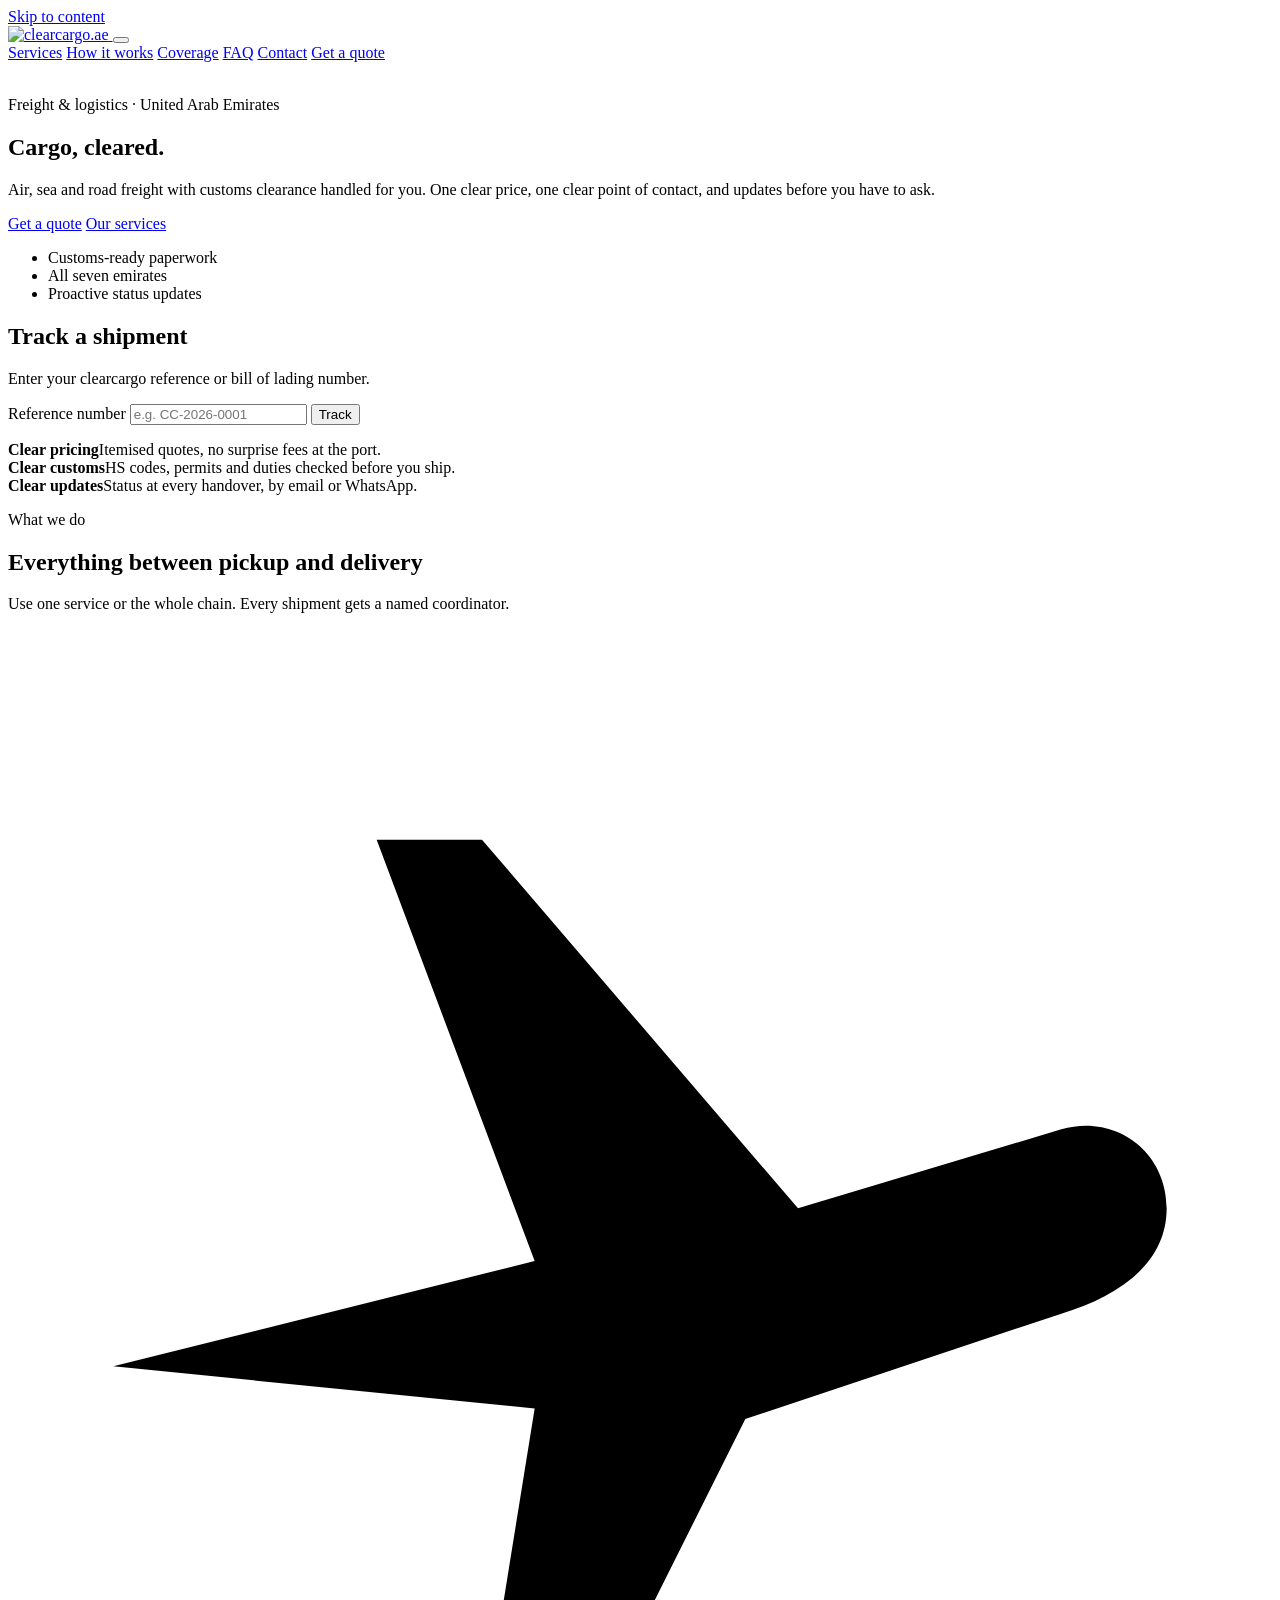
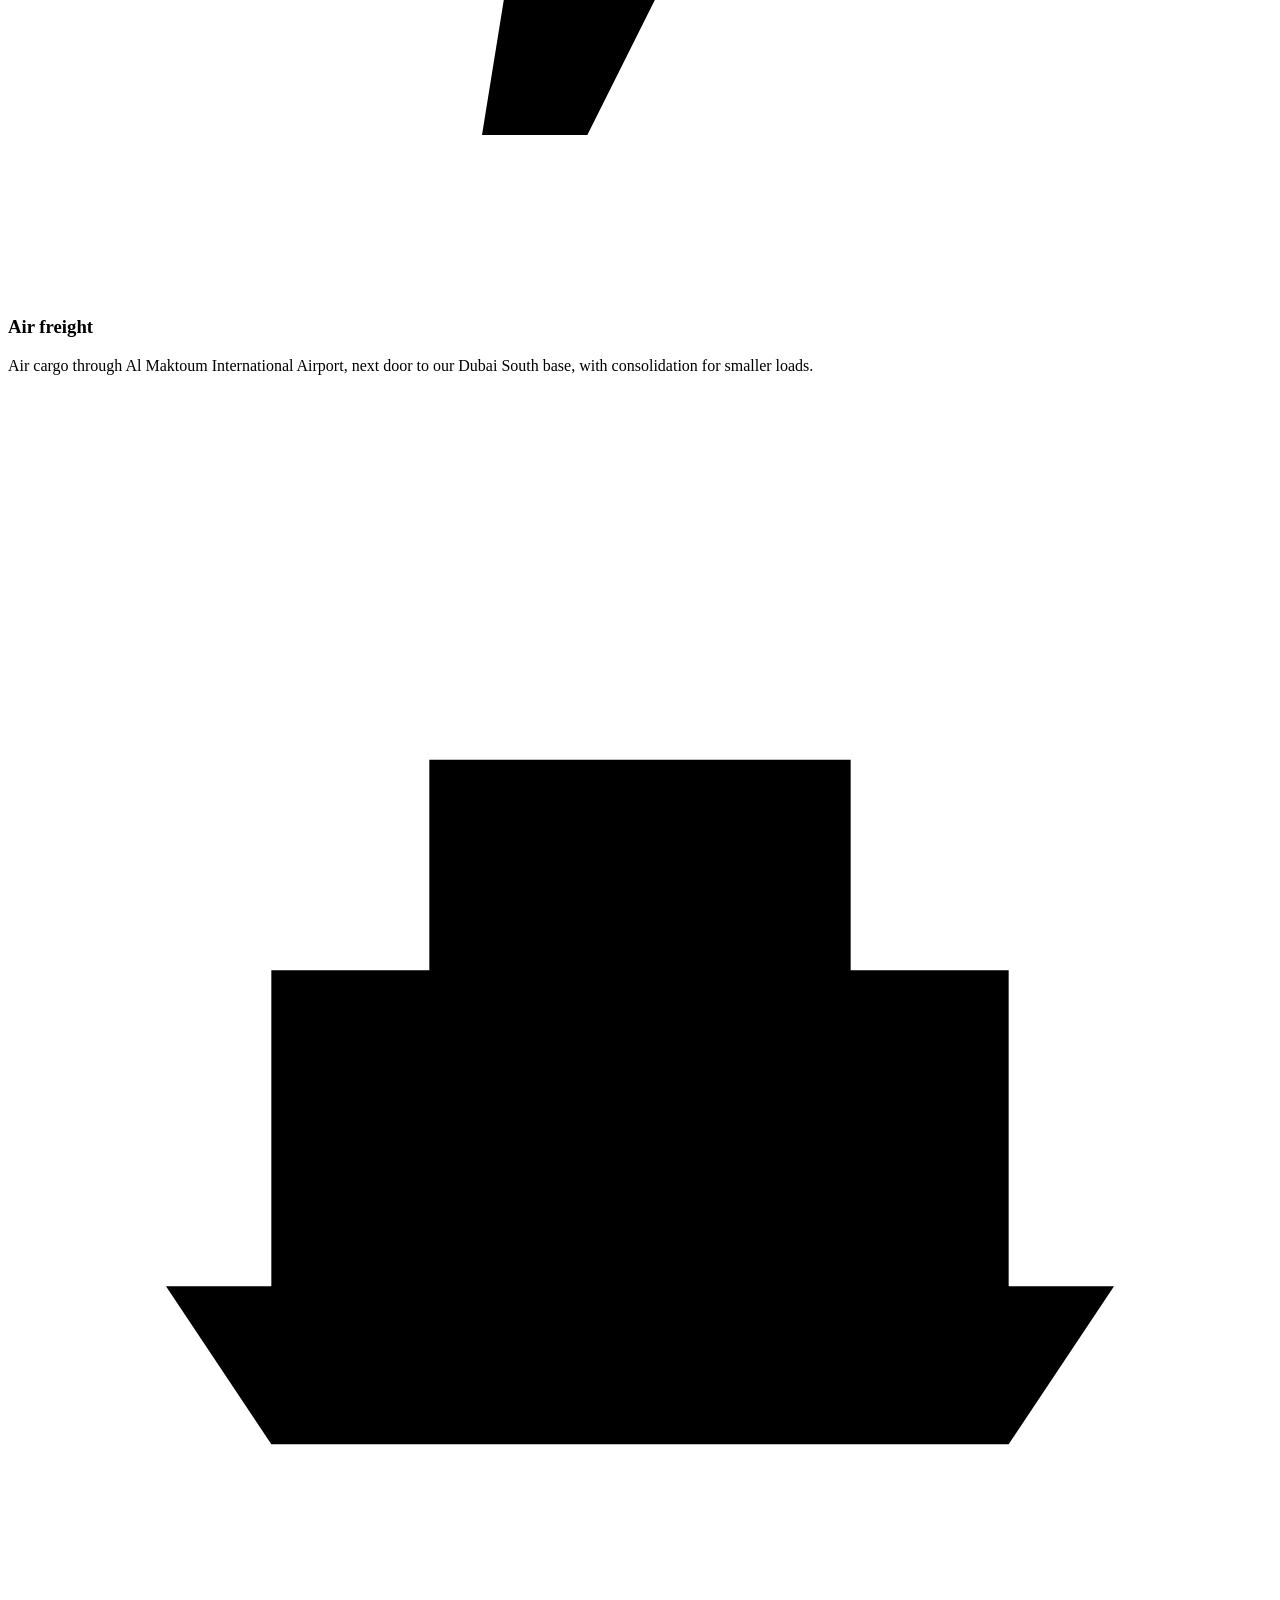
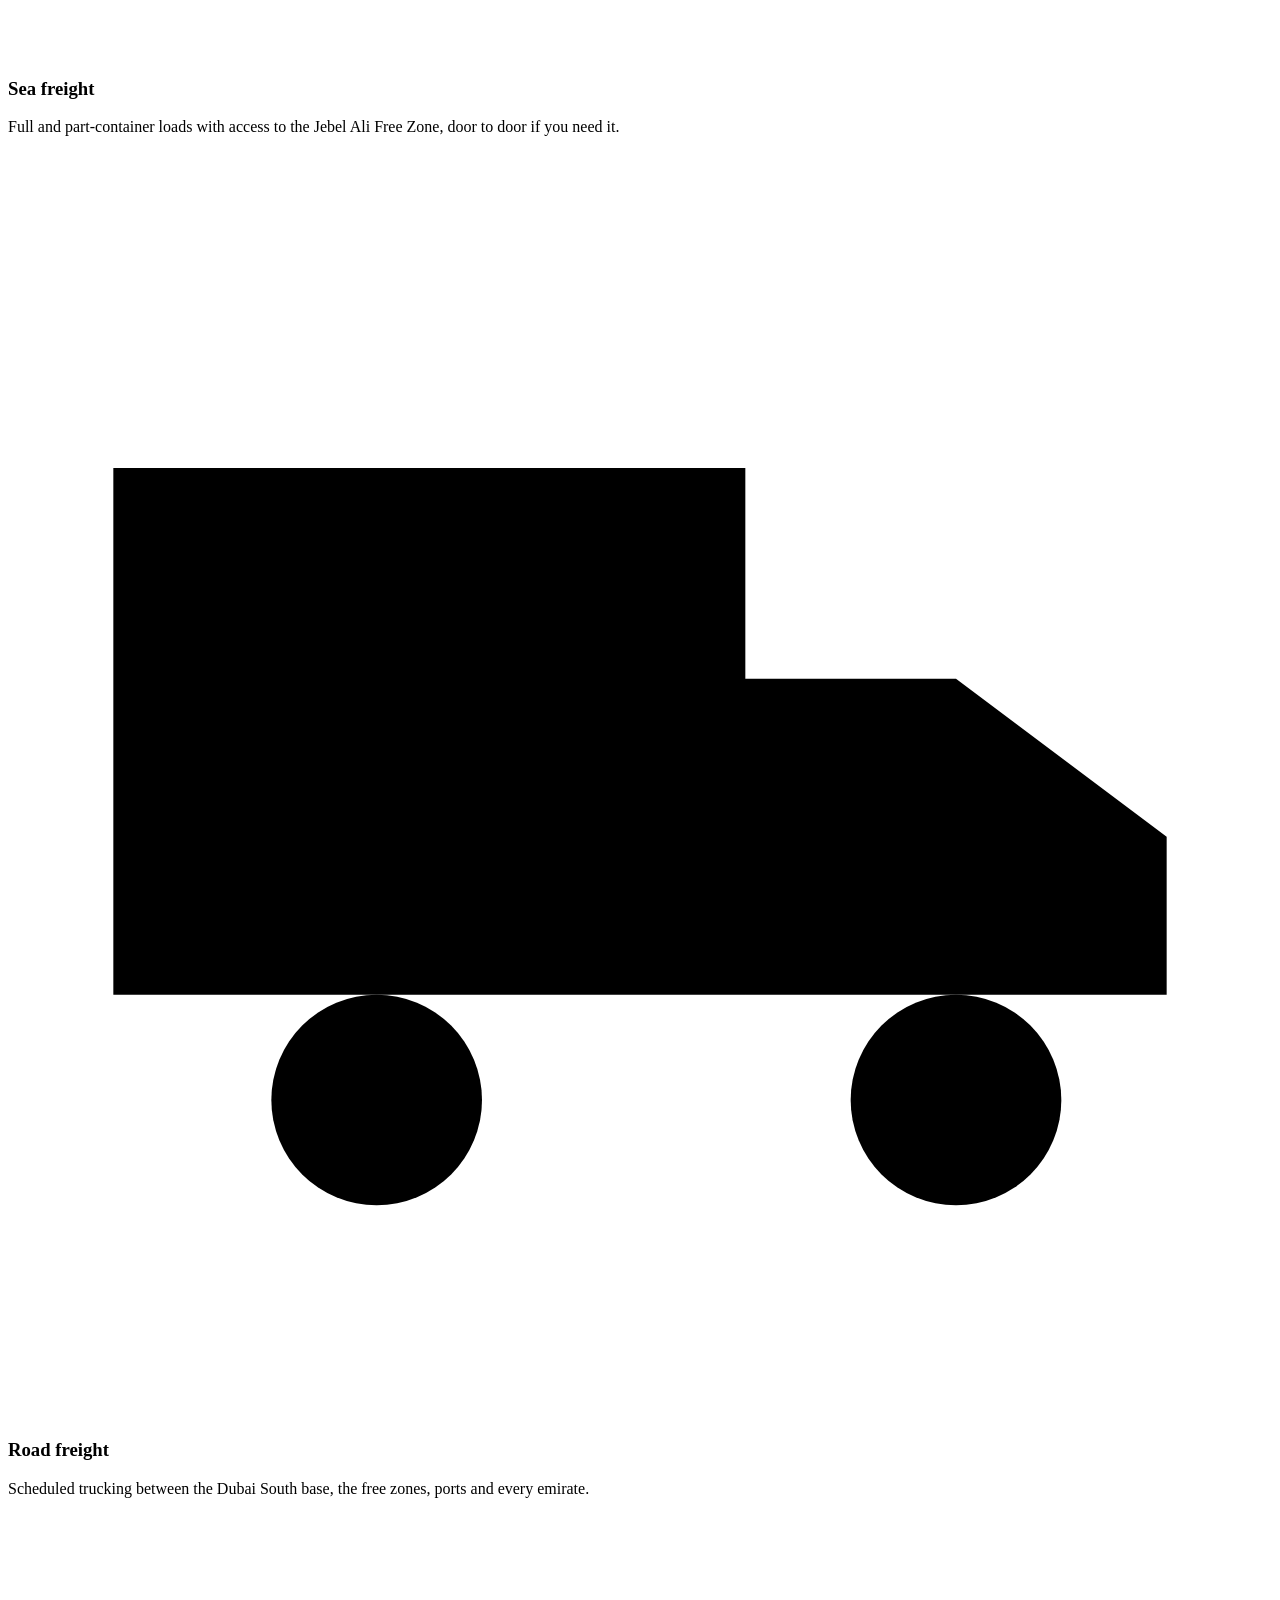
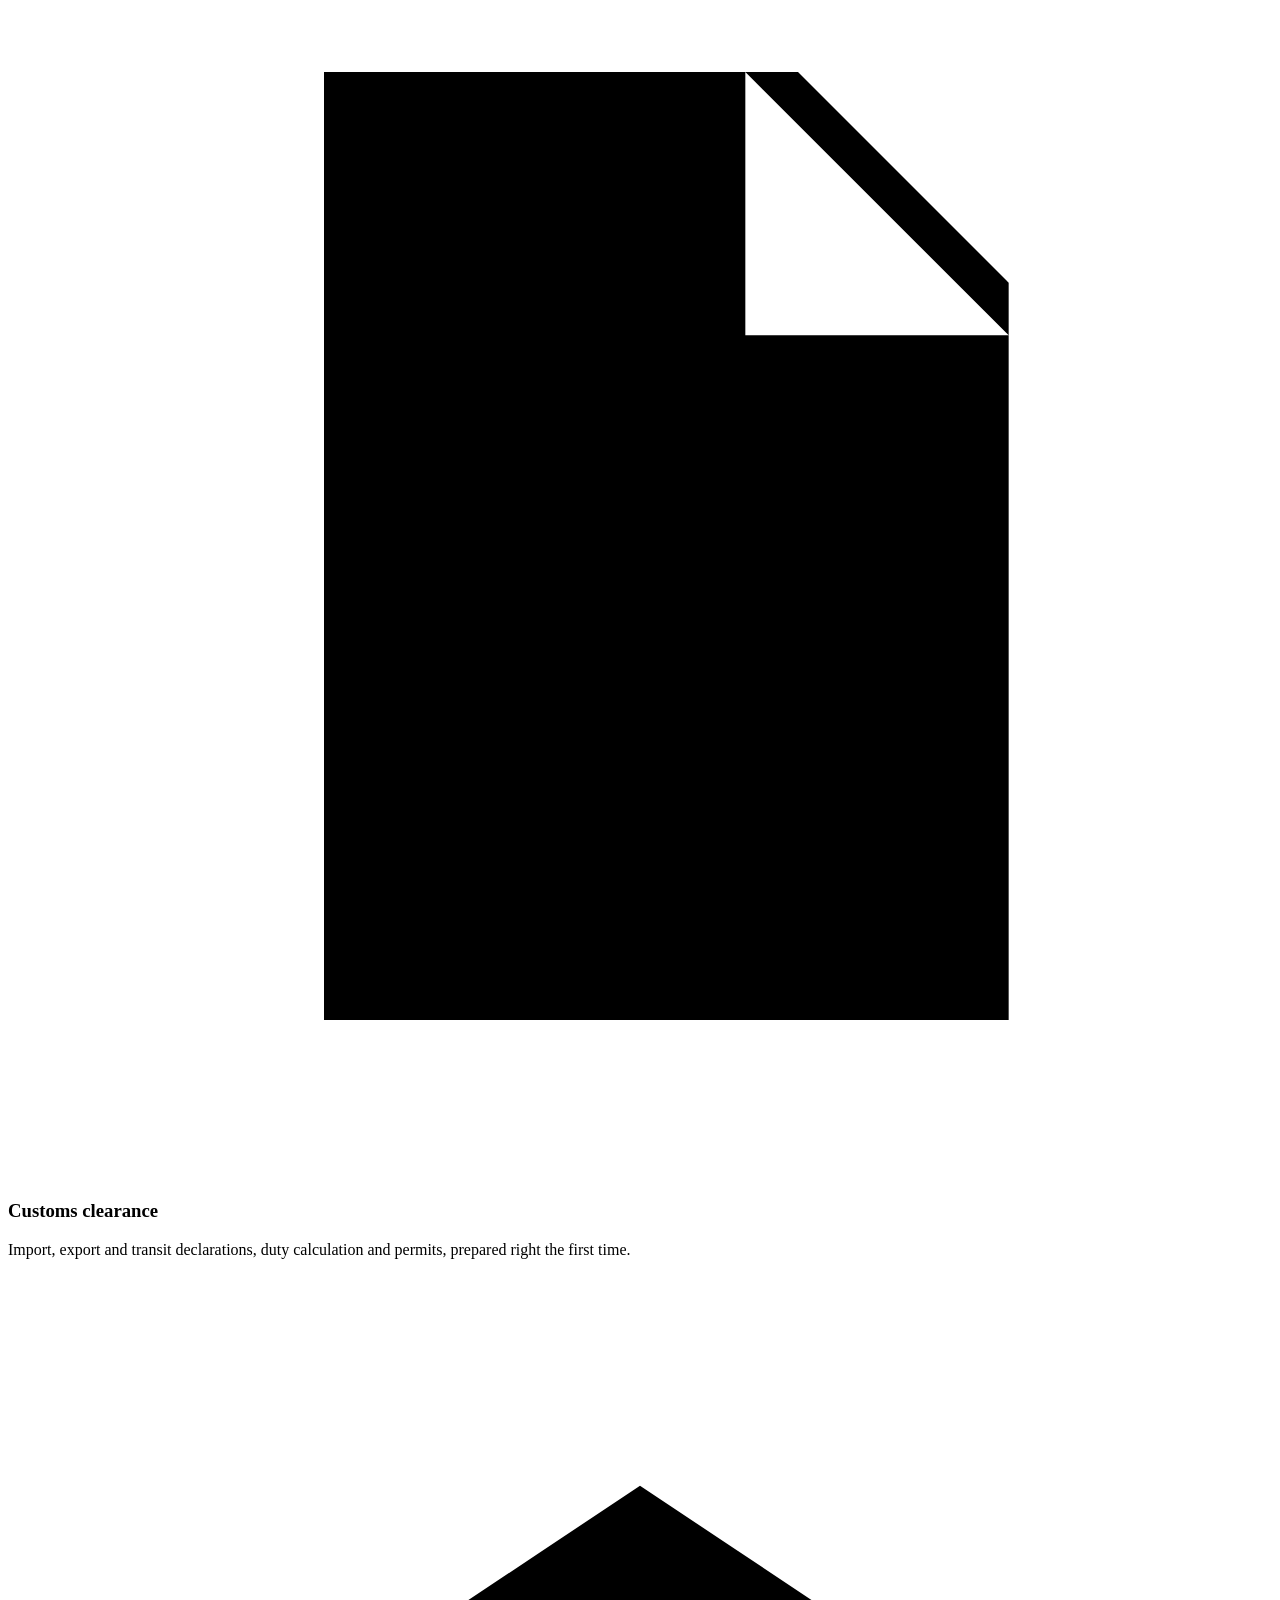
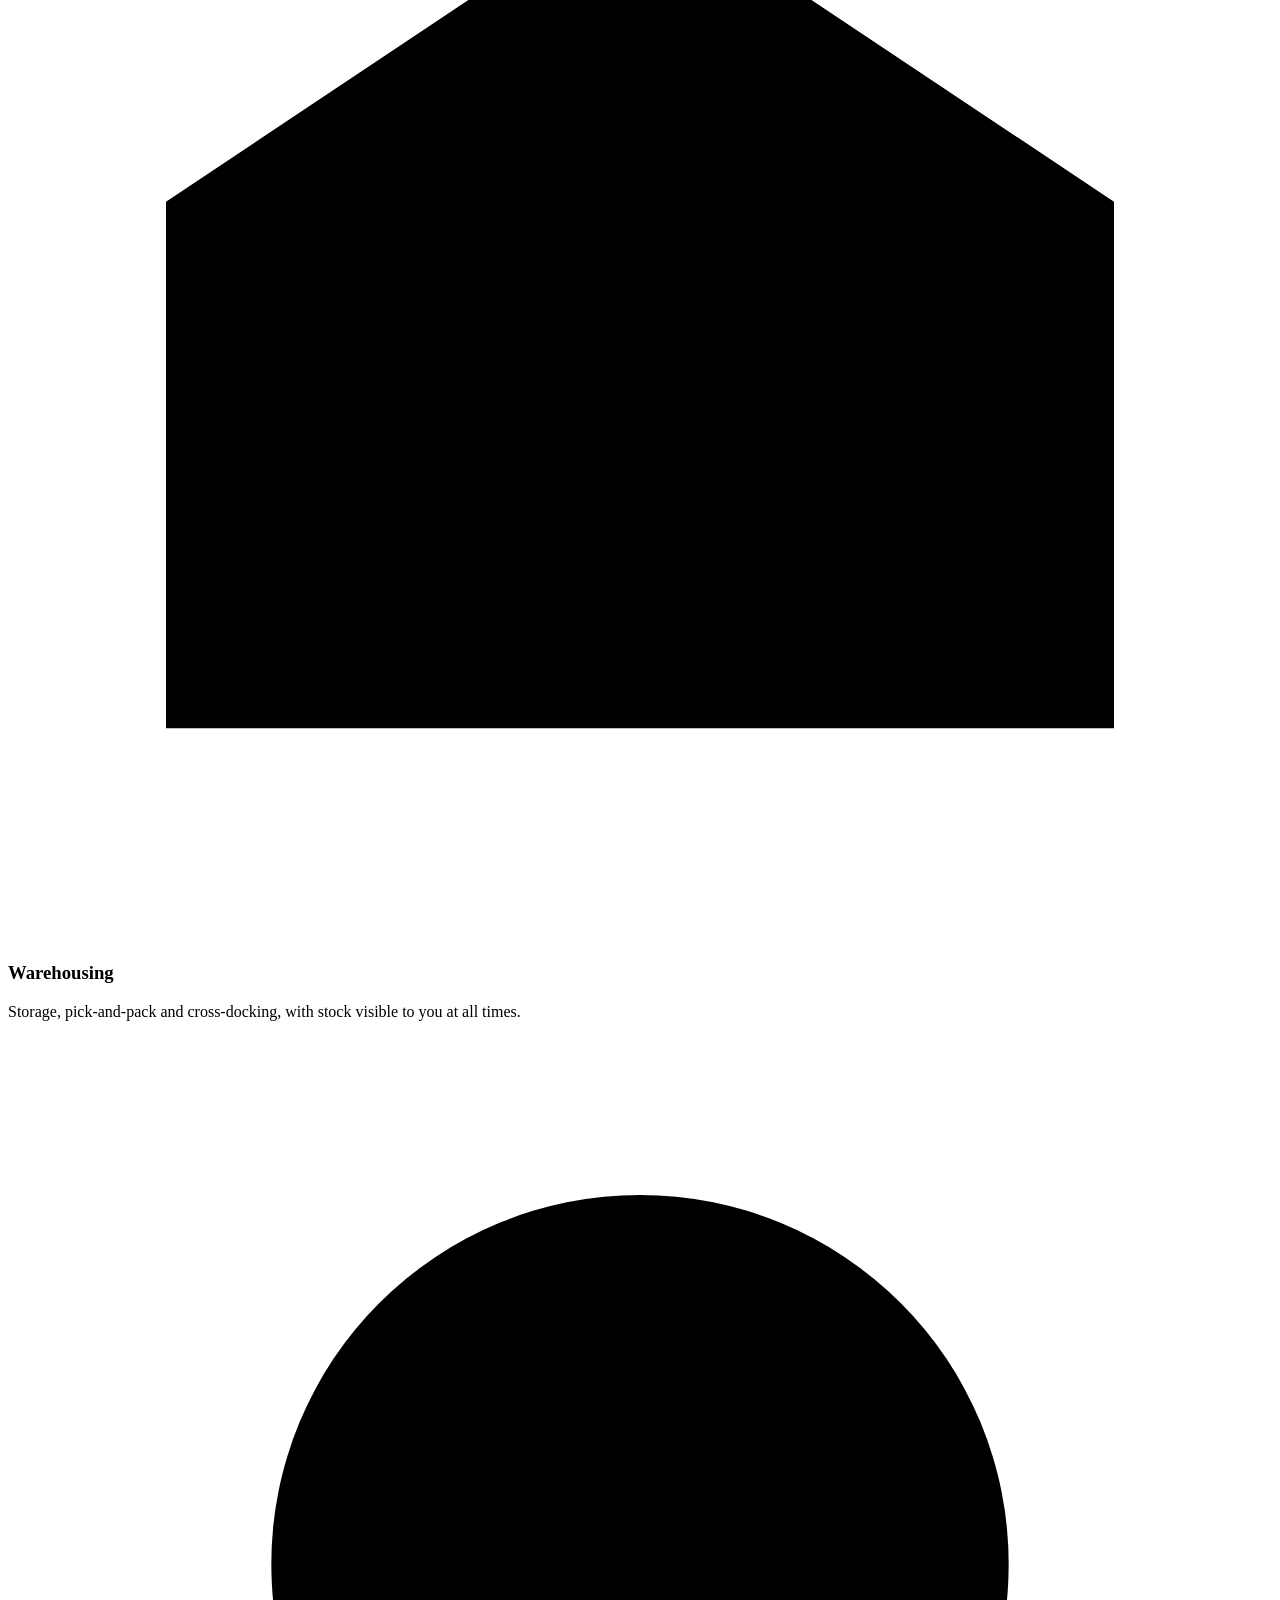
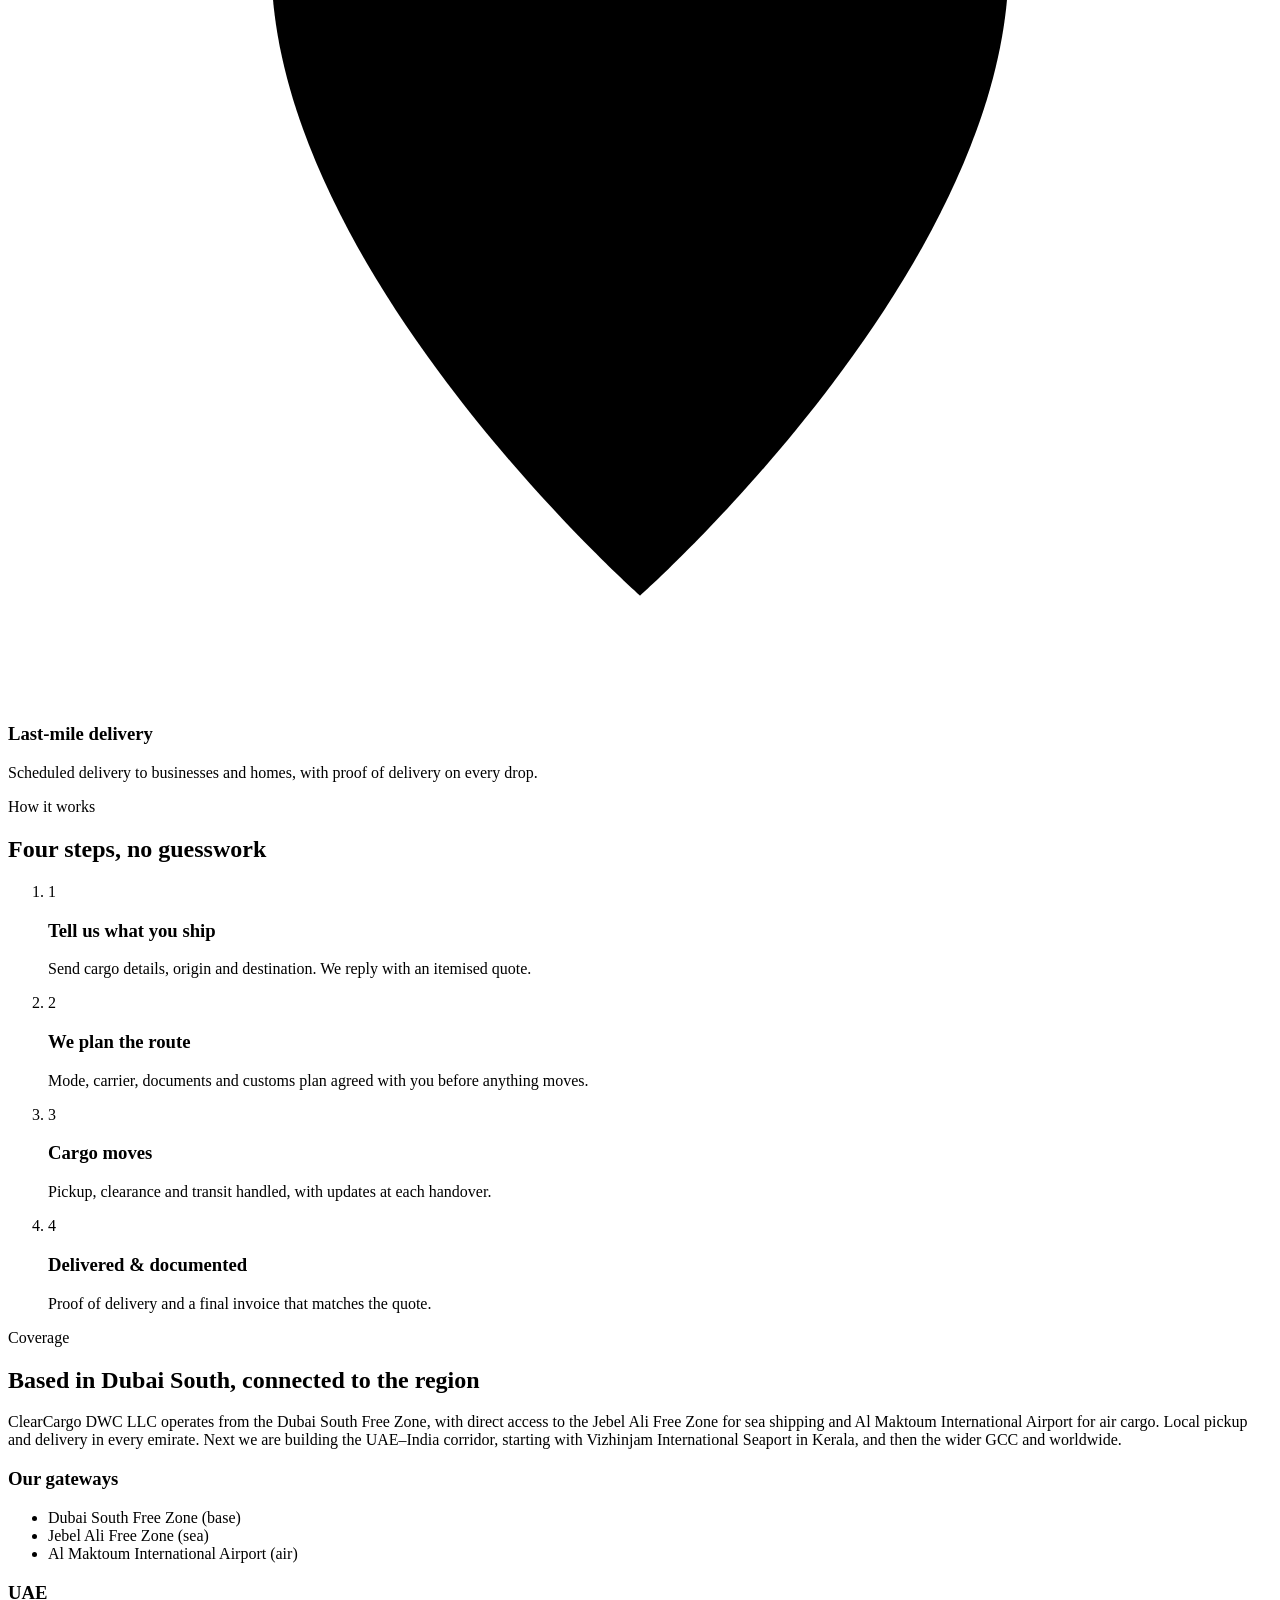
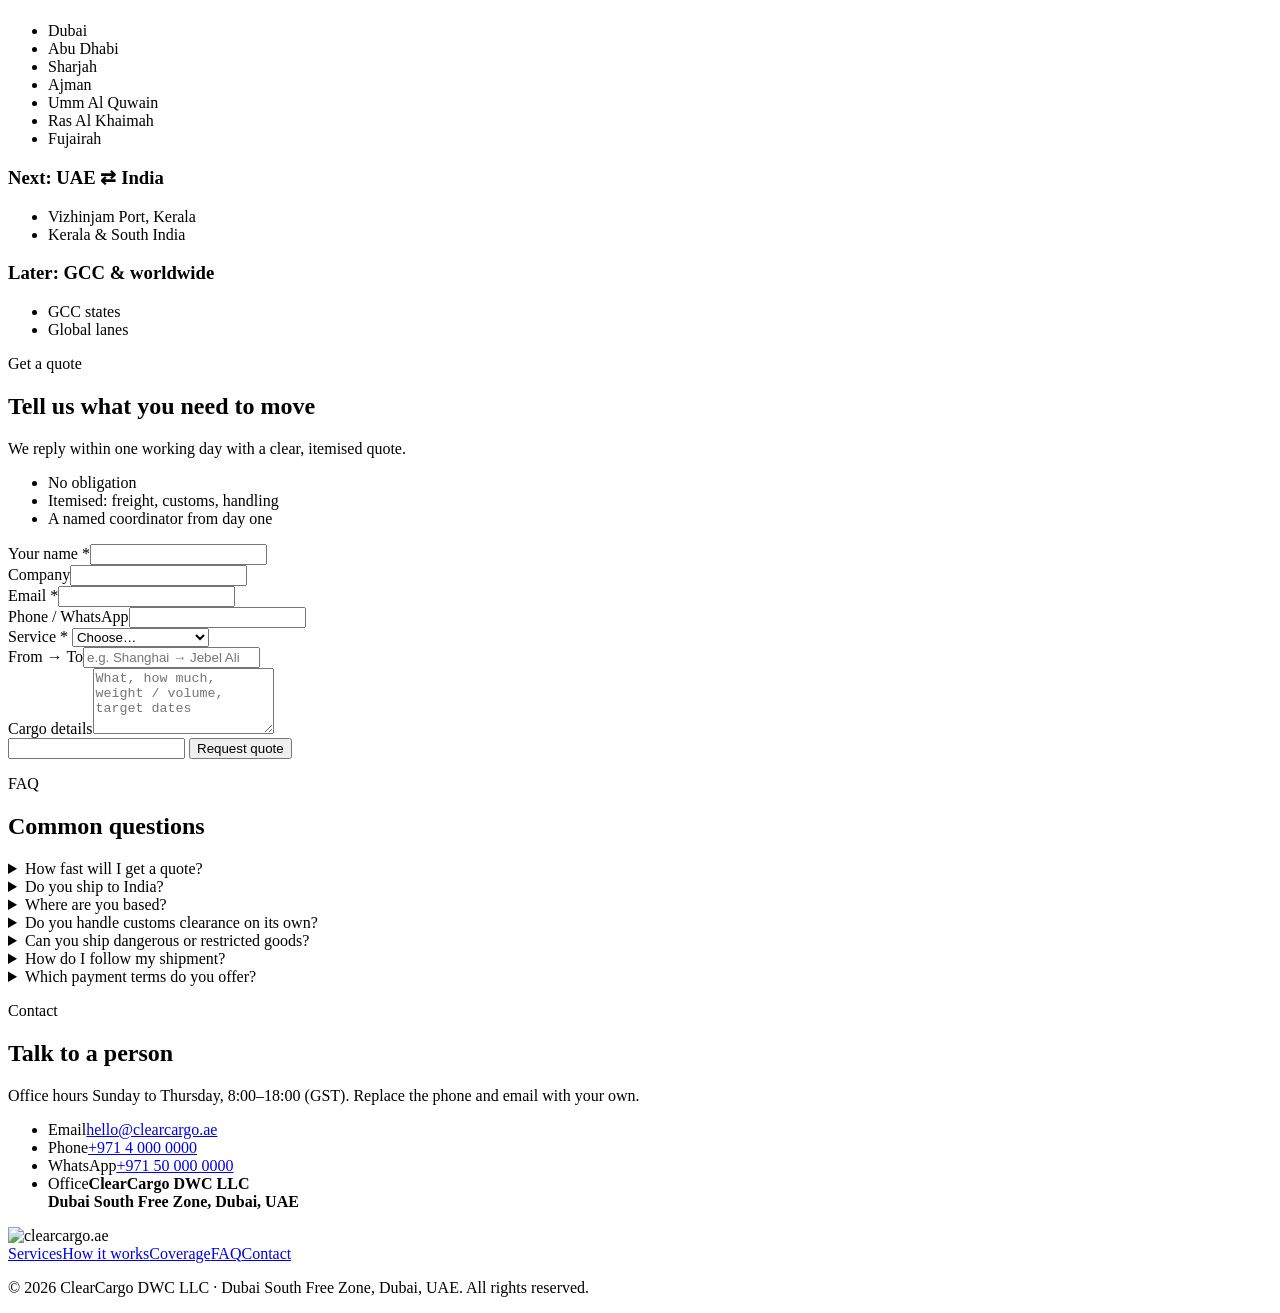
==== index.html @ 8c73561a "Add files via upload" ====
<!doctype html>
<html lang="en">
<head>
  <meta charset="utf-8">
  <meta name="viewport" content="width=device-width, initial-scale=1">
  <title>clearcargo.ae – Freight &amp; logistics in the UAE</title>
  <meta name="description" content="ClearCargo DWC LLC, Dubai South Free Zone: logistics with access to Jebel Ali Free Zone and Al Maktoum International Airport: air, sea and road freight, customs clearance, warehousing and last-mile delivery. Cargo, cleared.">
  <meta name="theme-color" content="#0B2545">
  <link rel="canonical" href="https://clearcargo.ae/">

  <link rel="icon" href="favicon.svg" type="image/svg+xml">
  <link rel="icon" href="favicon.ico" sizes="48x48">
  <link rel="apple-touch-icon" href="apple-touch-icon.png">
  <link rel="manifest" href="site.webmanifest">

  <meta property="og:type" content="website">
  <meta property="og:site_name" content="clearcargo.ae">
  <meta property="og:title" content="clearcargo.ae – Cargo, cleared.">
  <meta property="og:description" content="Air, sea and road freight, customs clearance, warehousing and last-mile delivery across the UAE.">
  <meta property="og:url" content="https://clearcargo.ae/">
  <meta property="og:image" content="https://clearcargo.ae/assets/img/og-image.png">
  <meta name="twitter:card" content="summary_large_image">

  <link rel="preload" href="assets/fonts/poppins-700.woff" as="font" type="font/woff" crossorigin>
  <link rel="stylesheet" href="assets/css/styles.css">

  <script type="application/ld+json">
  {
    "@context": "https://schema.org",
    "@type": "Organization",
    "name": "clearcargo.ae",
    "legalName": "ClearCargo DWC LLC",
    "url": "https://clearcargo.ae/",
    "logo": "https://clearcargo.ae/assets/img/icon-512.png",
    "address": { "@type": "PostalAddress", "streetAddress": "Dubai South Free Zone", "addressLocality": "Dubai", "addressCountry": "AE" },
    "areaServed": "AE"
  }
  </script>
</head>
<body>
  <a class="skip" href="#main">Skip to content</a>

  <header class="site-header" id="top">
    <div class="wrap bar">
      <a class="brand" href="#top" aria-label="clearcargo.ae home">
        <img src="assets/img/logo-horizontal.svg" alt="clearcargo.ae" width="190" height="44">
      </a>
      <button class="nav-toggle" aria-expanded="false" aria-controls="nav" aria-label="Menu">
        <span></span><span></span><span></span>
      </button>
      <nav id="nav" class="nav" aria-label="Main">
        <a href="#services">Services</a>
        <a href="#how">How it works</a>
        <a href="#coverage">Coverage</a>
        <a href="#faq">FAQ</a>
        <a href="#contact">Contact</a>
        <a class="btn btn-accent nav-cta" href="#quote">Get a quote</a>
      </nav>
    </div>
  </header>

  <main id="main">
    <!-- HERO -->
    <section class="hero">
      <img class="hero-mark" src="assets/img/symbol-reversed.svg" alt="" aria-hidden="true">
      <div class="wrap hero-grid">
        <div class="hero-copy">
          <p class="eyebrow">Freight &amp; logistics · United Arab Emirates</p>
          <h1>Cargo, <span class="accent">cleared.</span></h1>
          <p class="lead">Air, sea and road freight with customs clearance handled for you. One clear price, one clear point of contact, and updates before you have to ask.</p>
          <div class="cta-row">
            <a class="btn btn-accent" href="#quote">Get a quote</a>
            <a class="btn btn-ghost" href="#services">Our services</a>
          </div>
          <ul class="hero-points">
            <li>Customs-ready paperwork</li>
            <li>All seven emirates</li>
            <li>Proactive status updates</li>
          </ul>
        </div>

        <aside class="track-card" aria-labelledby="track-title">
          <h2 id="track-title">Track a shipment</h2>
          <p>Enter your clearcargo reference or bill of lading number.</p>
          <form id="track-form" novalidate>
            <label for="track-ref" class="sr">Reference number</label>
            <input id="track-ref" name="ref" type="text" inputmode="text" autocomplete="off" placeholder="e.g. CC-2026-0001" required>
            <button class="btn btn-accent" type="submit">Track</button>
          </form>
          <p id="track-msg" class="msg" role="status" aria-live="polite"></p>
        </aside>
      </div>
    </section>

    <!-- PROMISE STRIP -->
    <section class="strip" aria-label="Our promise">
      <div class="wrap strip-grid">
        <div><strong>Clear pricing</strong><span>Itemised quotes, no surprise fees at the port.</span></div>
        <div><strong>Clear customs</strong><span>HS codes, permits and duties checked before you ship.</span></div>
        <div><strong>Clear updates</strong><span>Status at every handover, by email or WhatsApp.</span></div>
      </div>
    </section>

    <!-- SERVICES -->
    <section id="services" class="section">
      <div class="wrap">
        <div class="section-head">
          <p class="eyebrow dark">What we do</p>
          <h2>Everything between pickup and delivery</h2>
          <p>Use one service or the whole chain. Every shipment gets a named coordinator.</p>
        </div>
        <div class="cards">
          <article class="card reveal">
            <svg viewBox="0 0 24 24" aria-hidden="true"><path d="M2 14l8-2-3-8h2l6 7 5-1.5c1-.3 2 .4 2 1.5s-1 1.7-2 2L14 15l-3 6H9l1-6.2z"/></svg>
            <h3>Air freight</h3>
            <p>Air cargo through Al Maktoum International Airport, next door to our Dubai South base, with consolidation for smaller loads.</p>
          </article>
          <article class="card reveal">
            <svg viewBox="0 0 24 24" aria-hidden="true"><path d="M3 17l2 3h14l2-3M5 17V11h14v6M8 11V7h8v4M12 3v4"/></svg>
            <h3>Sea freight</h3>
            <p>Full and part-container loads with access to the Jebel Ali Free Zone, door to door if you need it.</p>
          </article>
          <article class="card reveal">
            <svg viewBox="0 0 24 24" aria-hidden="true"><path d="M2 6h12v10H2zM14 10h4l4 3v3h-8z"/><circle cx="7" cy="18" r="2"/><circle cx="18" cy="18" r="2"/></svg>
            <h3>Road freight</h3>
            <p>Scheduled trucking between the Dubai South base, the free zones, ports and every emirate.</p>
          </article>
          <article class="card reveal">
            <svg viewBox="0 0 24 24" aria-hidden="true"><path d="M6 3h9l4 4v14H6zM14 3v5h5M9 13h7M9 17h5"/></svg>
            <h3>Customs clearance</h3>
            <p>Import, export and transit declarations, duty calculation and permits, prepared right the first time.</p>
          </article>
          <article class="card reveal">
            <svg viewBox="0 0 24 24" aria-hidden="true"><path d="M3 10l9-6 9 6v10H3zM8 20v-6h8v6"/></svg>
            <h3>Warehousing</h3>
            <p>Storage, pick-and-pack and cross-docking, with stock visible to you at all times.</p>
          </article>
          <article class="card reveal">
            <svg viewBox="0 0 24 24" aria-hidden="true"><path d="M12 22s7-6.2 7-12a7 7 0 10-14 0c0 5.8 7 12 7 12z"/><circle cx="12" cy="10" r="2.5"/></svg>
            <h3>Last-mile delivery</h3>
            <p>Scheduled delivery to businesses and homes, with proof of delivery on every drop.</p>
          </article>
        </div>
      </div>
    </section>

    <!-- HOW IT WORKS -->
    <section id="how" class="section section-sand">
      <div class="wrap">
        <div class="section-head">
          <p class="eyebrow dark">How it works</p>
          <h2>Four steps, no guesswork</h2>
        </div>
        <ol class="steps">
          <li class="reveal"><span class="num">1</span><h3>Tell us what you ship</h3><p>Send cargo details, origin and destination. We reply with an itemised quote.</p></li>
          <li class="reveal"><span class="num">2</span><h3>We plan the route</h3><p>Mode, carrier, documents and customs plan agreed with you before anything moves.</p></li>
          <li class="reveal"><span class="num">3</span><h3>Cargo moves</h3><p>Pickup, clearance and transit handled, with updates at each handover.</p></li>
          <li class="reveal"><span class="num">4</span><h3>Delivered &amp; documented</h3><p>Proof of delivery and a final invoice that matches the quote.</p></li>
        </ol>
      </div>
    </section>

    <!-- COVERAGE -->
    <section id="coverage" class="section">
      <div class="wrap coverage">
        <div>
          <p class="eyebrow dark">Coverage</p>
          <h2>Based in Dubai South, connected to the region</h2>
          <p>ClearCargo DWC LLC operates from the Dubai South Free Zone, with direct access to the Jebel Ali Free Zone for sea shipping and Al Maktoum International Airport for air cargo. Local pickup and delivery in every emirate. Next we are building the UAE–India corridor, starting with Vizhinjam International Seaport in Kerala, and then the wider GCC and worldwide.</p>
        </div>
        <div class="chips-wrap">
          <h3>Our gateways</h3>
          <ul class="chips">
            <li>Dubai South Free Zone (base)</li><li>Jebel Ali Free Zone (sea)</li><li>Al Maktoum International Airport (air)</li>
          </ul>
          <h3>UAE</h3>
          <ul class="chips">
            <li>Dubai</li><li>Abu Dhabi</li><li>Sharjah</li><li>Ajman</li><li>Umm Al Quwain</li><li>Ras Al Khaimah</li><li>Fujairah</li>
          </ul>
          <h3>Next: UAE ⇄ India</h3>
          <ul class="chips chips-next">
            <li>Vizhinjam Port, Kerala</li><li>Kerala &amp; South India</li>
          </ul>
          <h3>Later: GCC &amp; worldwide</h3>
          <ul class="chips chips-alt">
            <li>GCC states</li><li>Global lanes</li>
          </ul>
        </div>
      </div>
    </section>

    <!-- QUOTE -->
    <section id="quote" class="section section-navy">
      <div class="wrap quote-grid">
        <div class="quote-copy">
          <p class="eyebrow">Get a quote</p>
          <h2>Tell us what you need to move</h2>
          <p>We reply within one working day with a clear, itemised quote.</p>
          <ul class="ticks">
            <li>No obligation</li>
            <li>Itemised: freight, customs, handling</li>
            <li>A named coordinator from day one</li>
          </ul>
        </div>

        <form id="quote-form" class="form" novalidate>
          <div class="row">
            <div class="field"><label for="q-name">Your name *</label><input id="q-name" name="name" type="text" autocomplete="name" required></div>
            <div class="field"><label for="q-company">Company</label><input id="q-company" name="company" type="text" autocomplete="organization"></div>
          </div>
          <div class="row">
            <div class="field"><label for="q-email">Email *</label><input id="q-email" name="email" type="email" autocomplete="email" required></div>
            <div class="field"><label for="q-phone">Phone / WhatsApp</label><input id="q-phone" name="phone" type="tel" autocomplete="tel"></div>
          </div>
          <div class="row">
            <div class="field">
              <label for="q-service">Service *</label>
              <select id="q-service" name="service" required>
                <option value="">Choose…</option>
                <option>Air freight</option><option>Sea freight</option><option>Road freight</option>
                <option>Customs clearance</option><option>Warehousing</option><option>Last-mile delivery</option><option>Not sure yet</option>
              </select>
            </div>
            <div class="field"><label for="q-route">From → To</label><input id="q-route" name="route" type="text" placeholder="e.g. Shanghai → Jebel Ali"></div>
          </div>
          <div class="field"><label for="q-details">Cargo details</label><textarea id="q-details" name="details" rows="4" placeholder="What, how much, weight / volume, target dates"></textarea></div>
          <input class="hp" type="text" name="company_website" tabindex="-1" autocomplete="off" aria-hidden="true">
          <button class="btn btn-accent" type="submit">Request quote</button>
          <p id="quote-msg" class="msg" role="status" aria-live="polite"></p>
        </form>
      </div>
    </section>

    <!-- FAQ -->
    <section id="faq" class="section">
      <div class="wrap narrow">
        <div class="section-head">
          <p class="eyebrow dark">FAQ</p>
          <h2>Common questions</h2>
        </div>
        <details><summary>How fast will I get a quote?</summary><p>Usually within one working day. Urgent air shipments: mark it in the form or message us on WhatsApp.</p></details>
        <details><summary>Do you ship to India?</summary><p>The UAE–India corridor, starting with Vizhinjam International Seaport in Kerala, is our first planned expansion. Send us your shipment details and we will tell you what is available now.</p></details>
        <details><summary>Where are you based?</summary><p>ClearCargo DWC LLC is in the Dubai South Free Zone, with access to the Jebel Ali Free Zone for sea shipping and Al Maktoum International Airport for air cargo.</p></details>
        <details><summary>Do you handle customs clearance on its own?</summary><p>Yes. You can use clearance without our freight service. Send us the commercial invoice, packing list and bill of lading or airway bill.</p></details>
        <details><summary>Can you ship dangerous or restricted goods?</summary><p>Some, with the right permits and packaging. Tell us what the cargo is when you request a quote and we will confirm what is possible.</p></details>
        <details><summary>How do I follow my shipment?</summary><p>Use the tracking box at the top of the page, or reply to any of our update emails and your coordinator will answer.</p></details>
        <details><summary>Which payment terms do you offer?</summary><p>Terms depend on the account. Ask in your quote request and we will confirm.</p></details>
      </div>
    </section>

    <!-- CONTACT -->
    <section id="contact" class="section section-sand">
      <div class="wrap contact-grid">
        <div>
          <p class="eyebrow dark">Contact</p>
          <h2>Talk to a person</h2>
          <p>Office hours Sunday to Thursday, 8:00–18:00 (GST). Replace the phone and email with your own.</p>
        </div>
        <ul class="contact-list">
          <li><span>Email</span><a data-contact="email" href="mailto:hello@clearcargo.ae">hello@clearcargo.ae</a></li>
          <li><span>Phone</span><a data-contact="phone" href="tel:+97140000000">+971 4 000 0000</a></li>
          <li><span>WhatsApp</span><a data-contact="whatsapp" href="https://wa.me/97150000000" rel="noopener">+971 50 000 0000</a></li>
          <li><span>Office</span><b>ClearCargo DWC LLC<br>Dubai South Free Zone, Dubai, UAE</b></li>
        </ul>
      </div>
    </section>
  </main>

  <footer class="site-footer">
    <div class="wrap foot">
      <img src="assets/img/logo-horizontal-reversed.svg" alt="clearcargo.ae" width="170" height="40">
      <nav aria-label="Footer">
        <a href="#services">Services</a><a href="#how">How it works</a><a href="#coverage">Coverage</a><a href="#faq">FAQ</a><a href="#contact">Contact</a>
      </nav>
      <p>© <span id="year">2026</span> ClearCargo DWC LLC · Dubai South Free Zone, Dubai, UAE. All rights reserved.</p>
    </div>
  </footer>

  <script src="assets/js/main.js" defer></script>
</body>
</html>
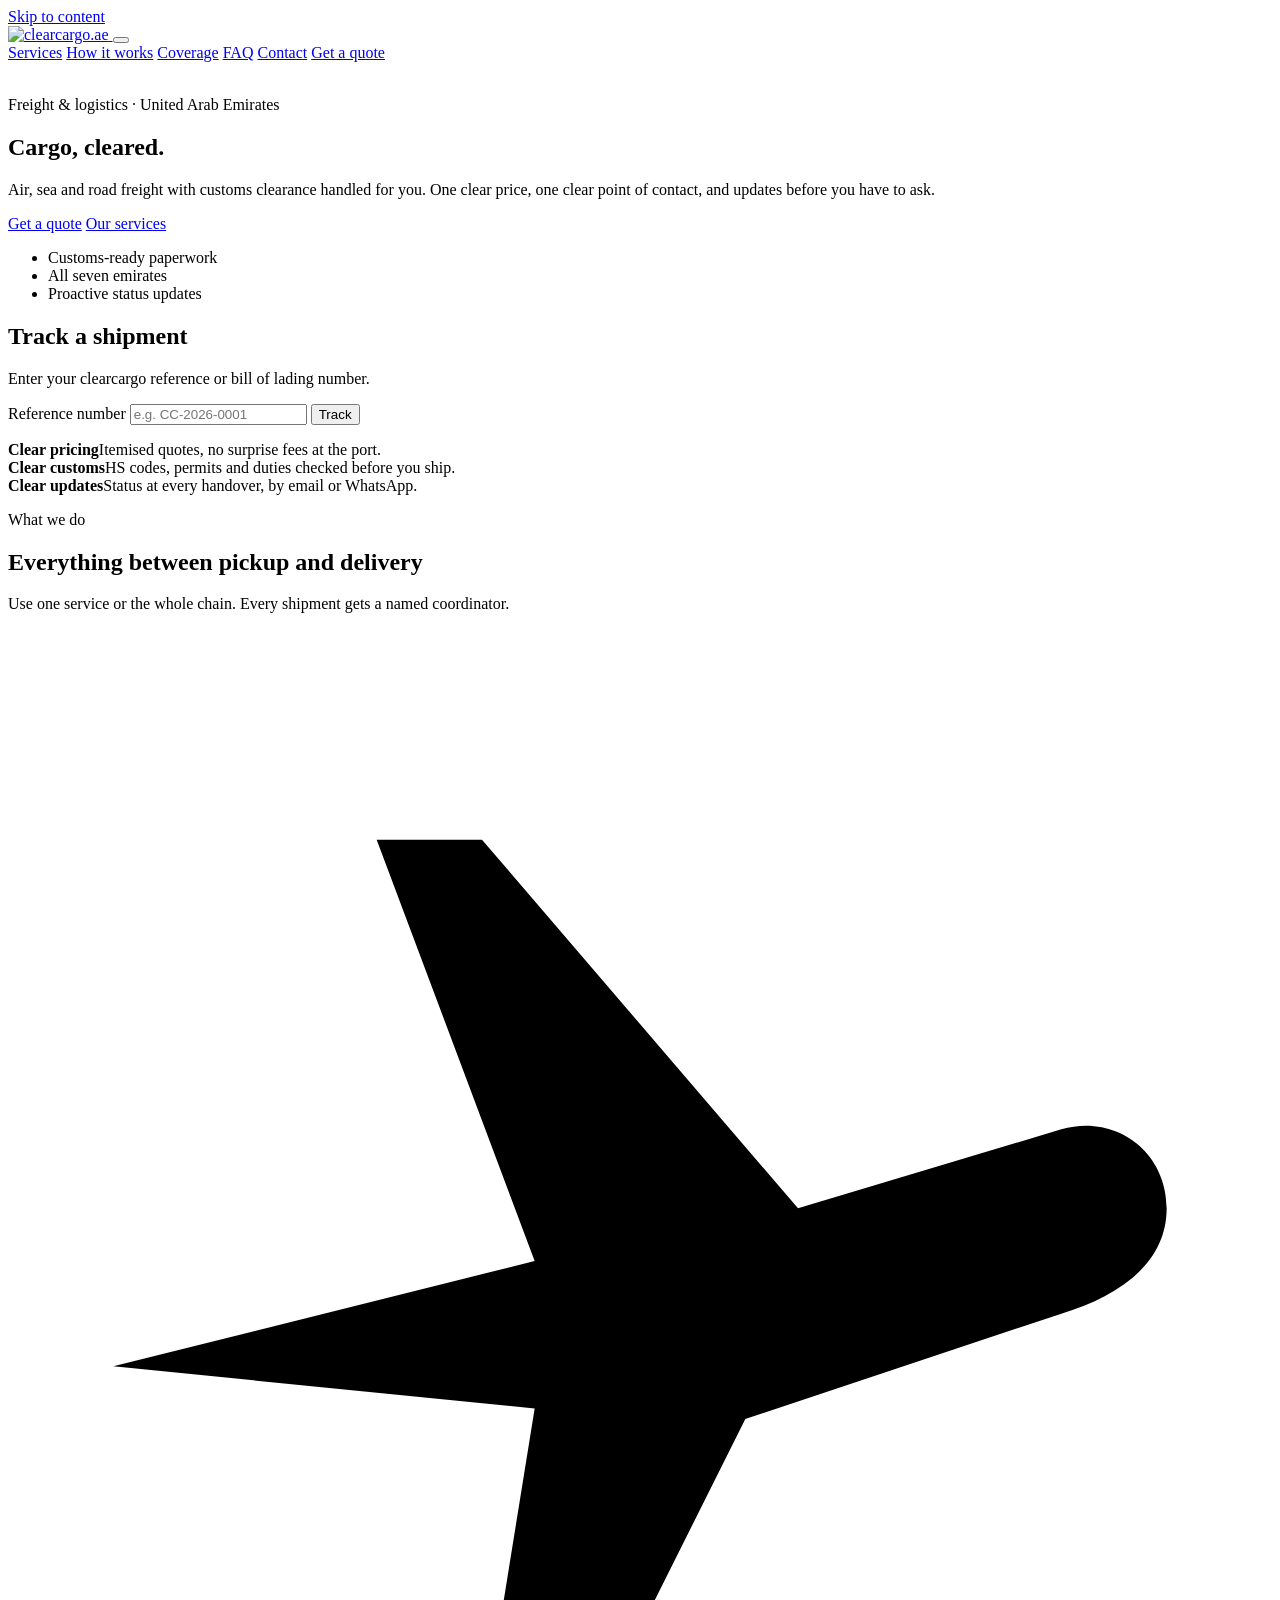
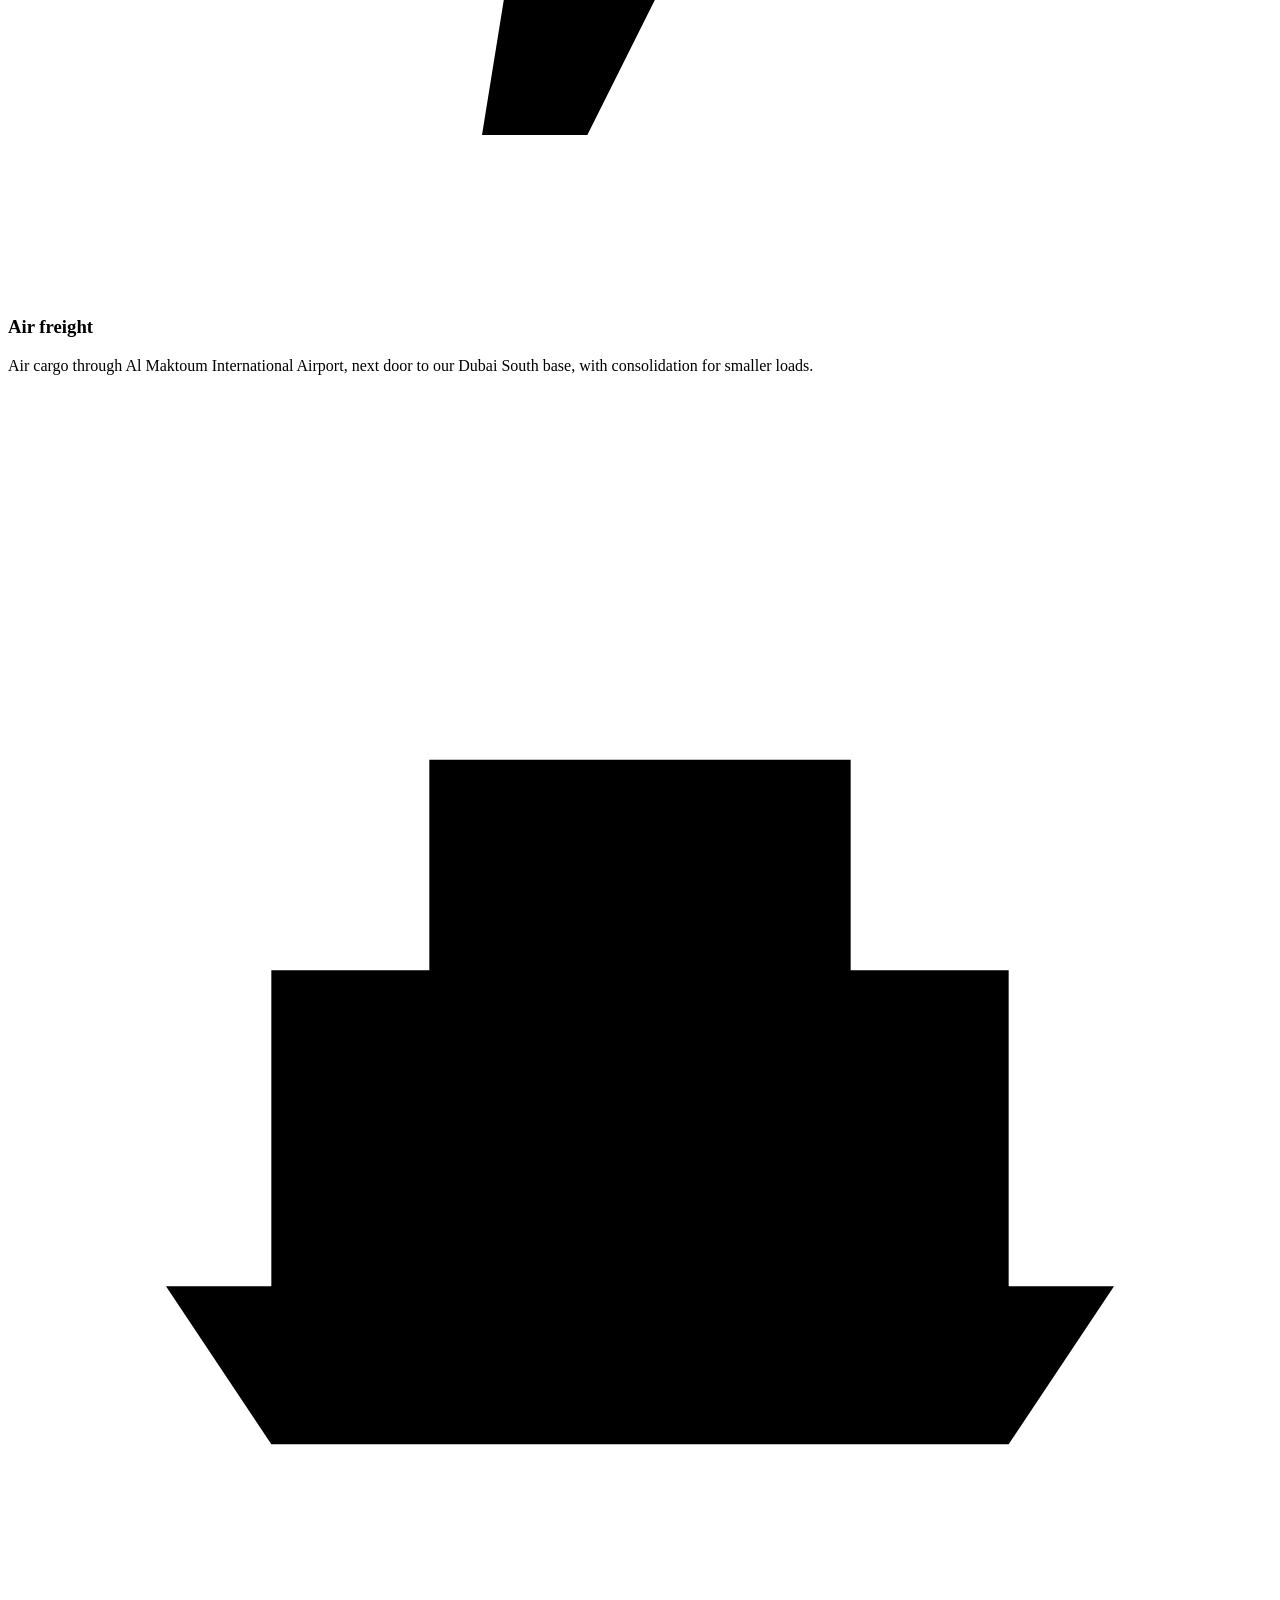
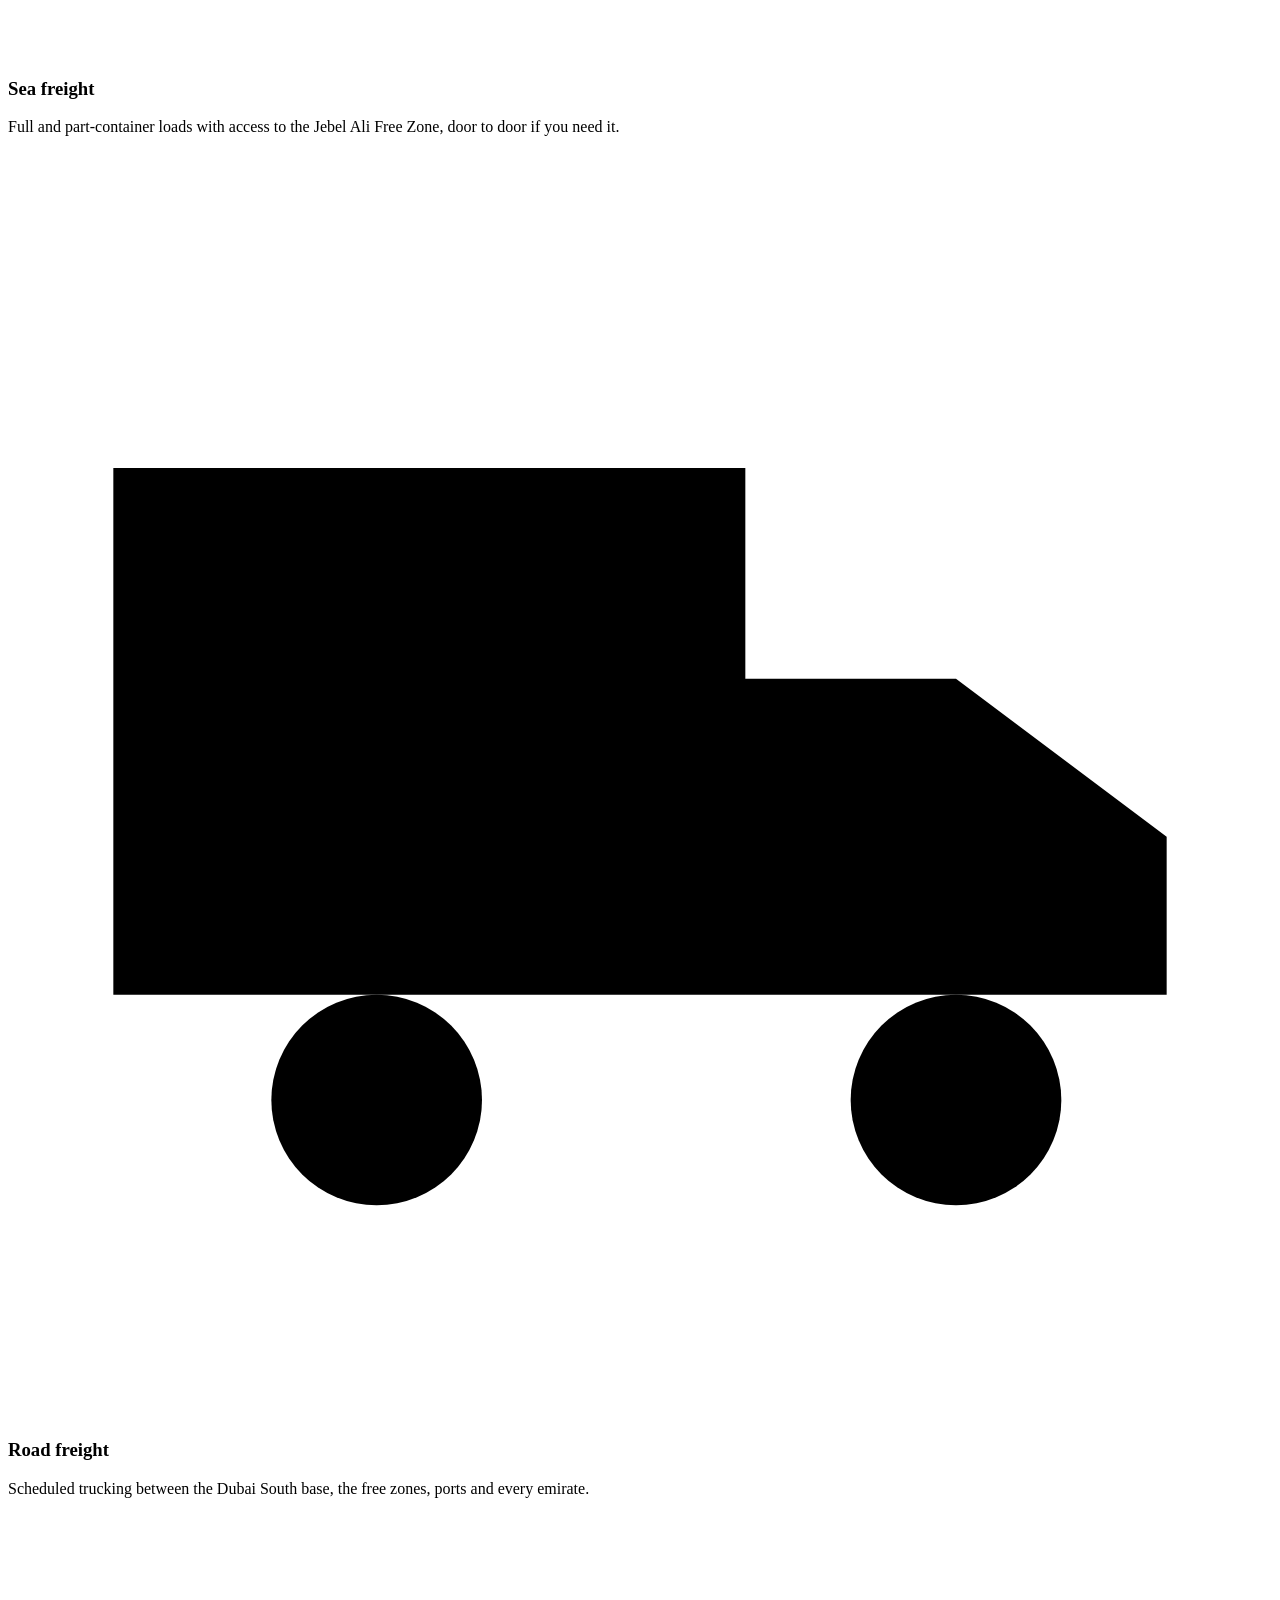
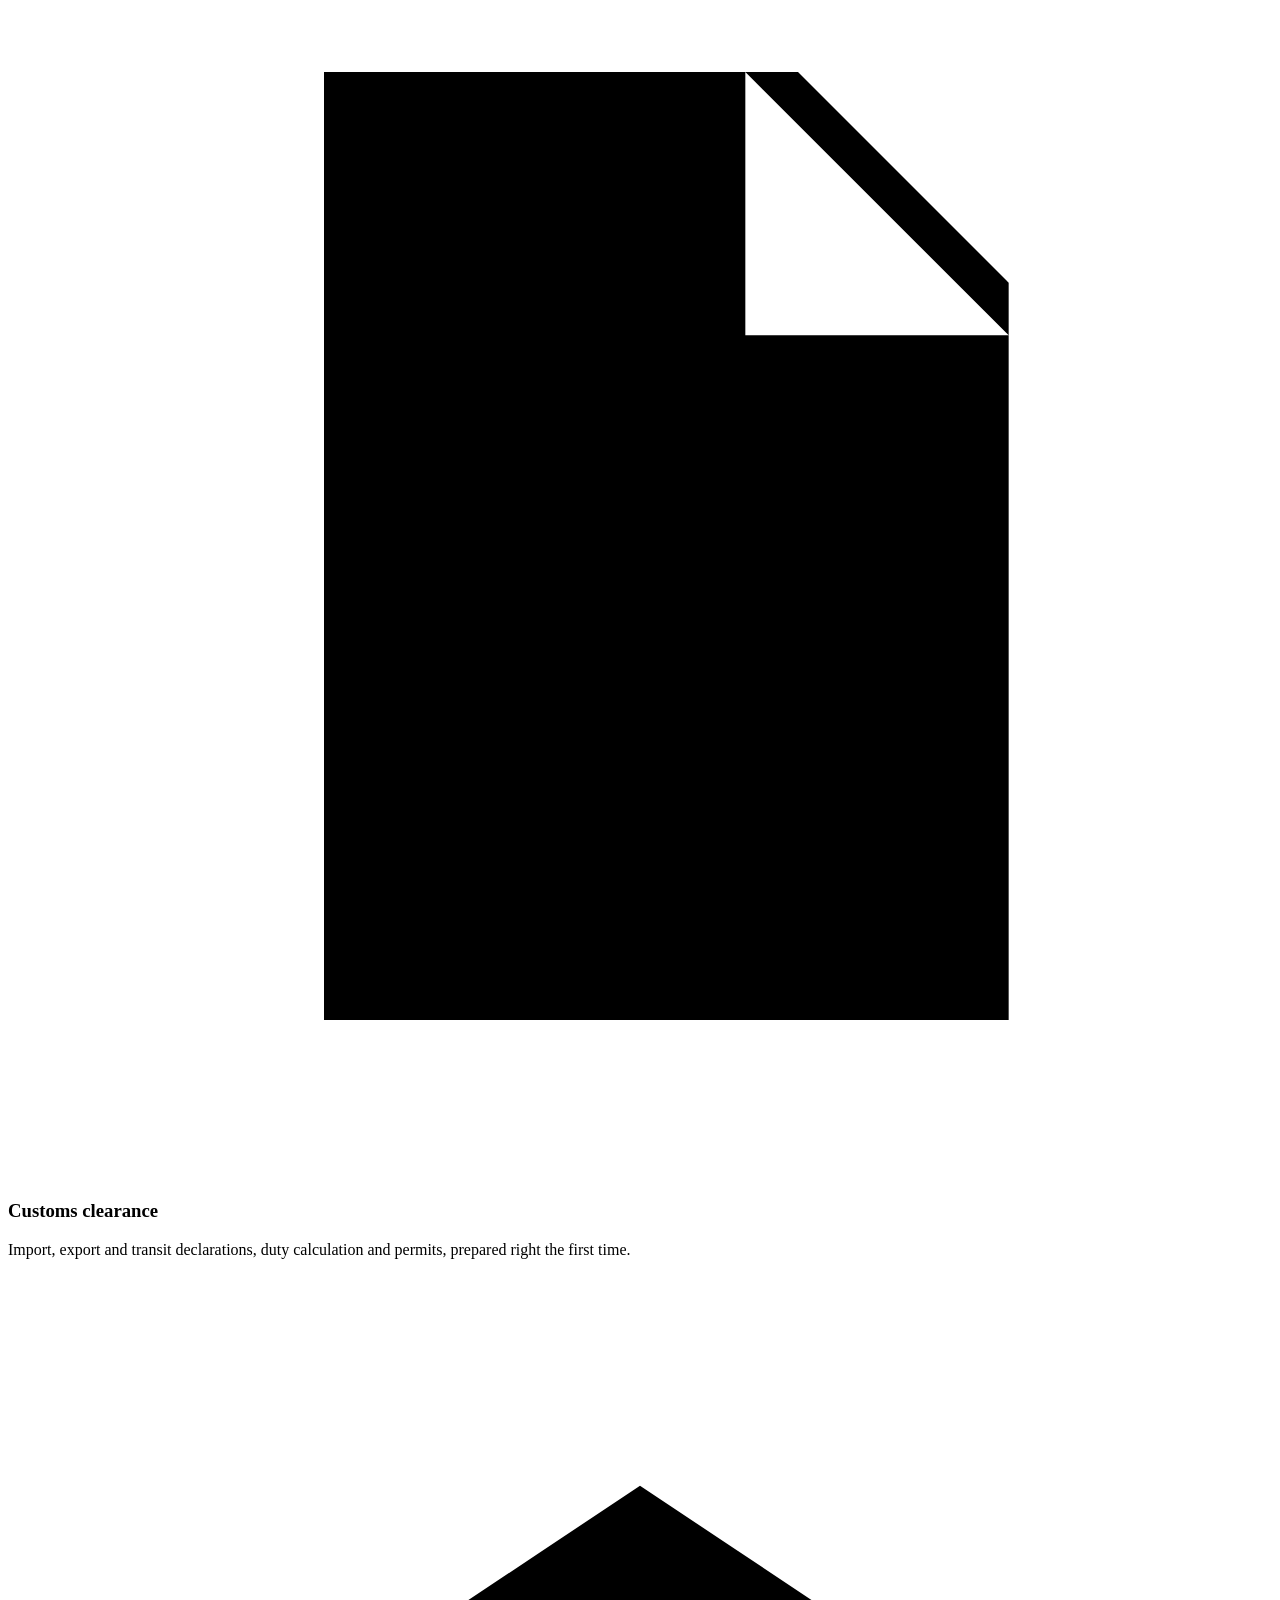
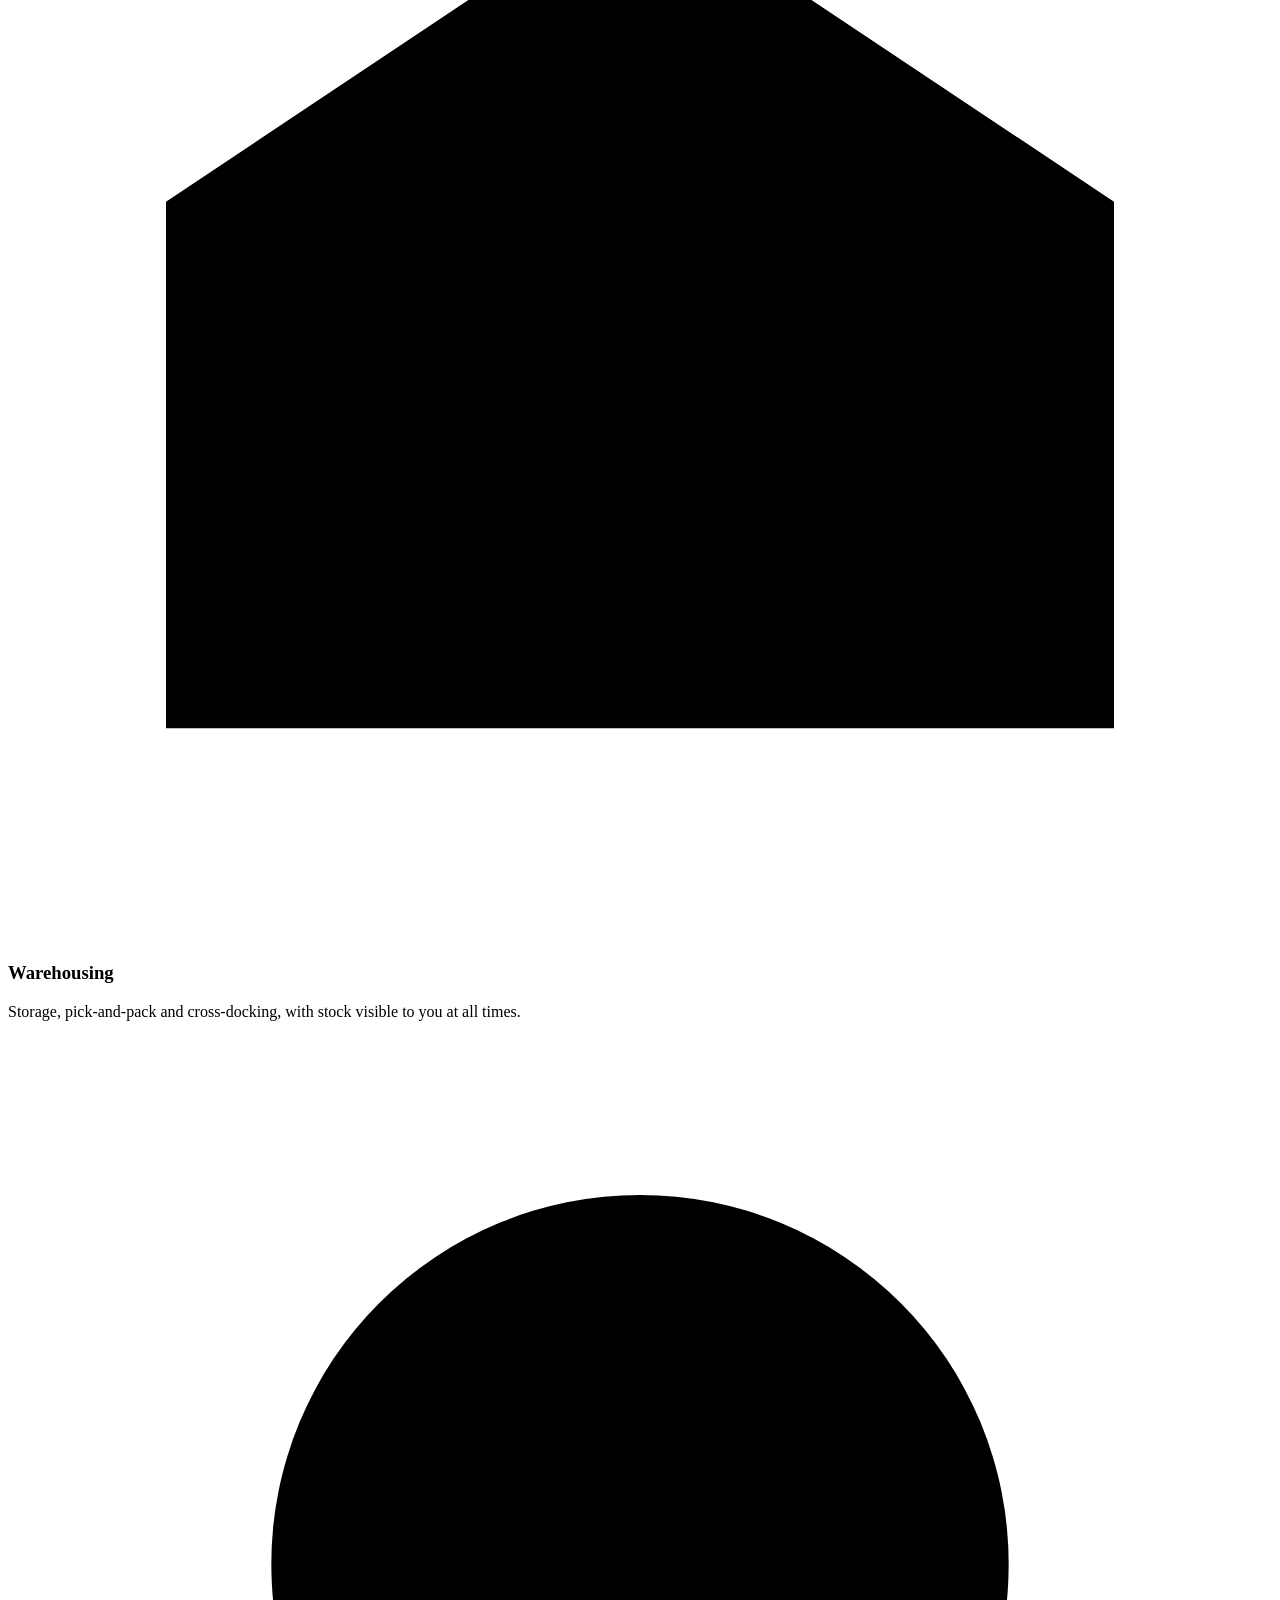
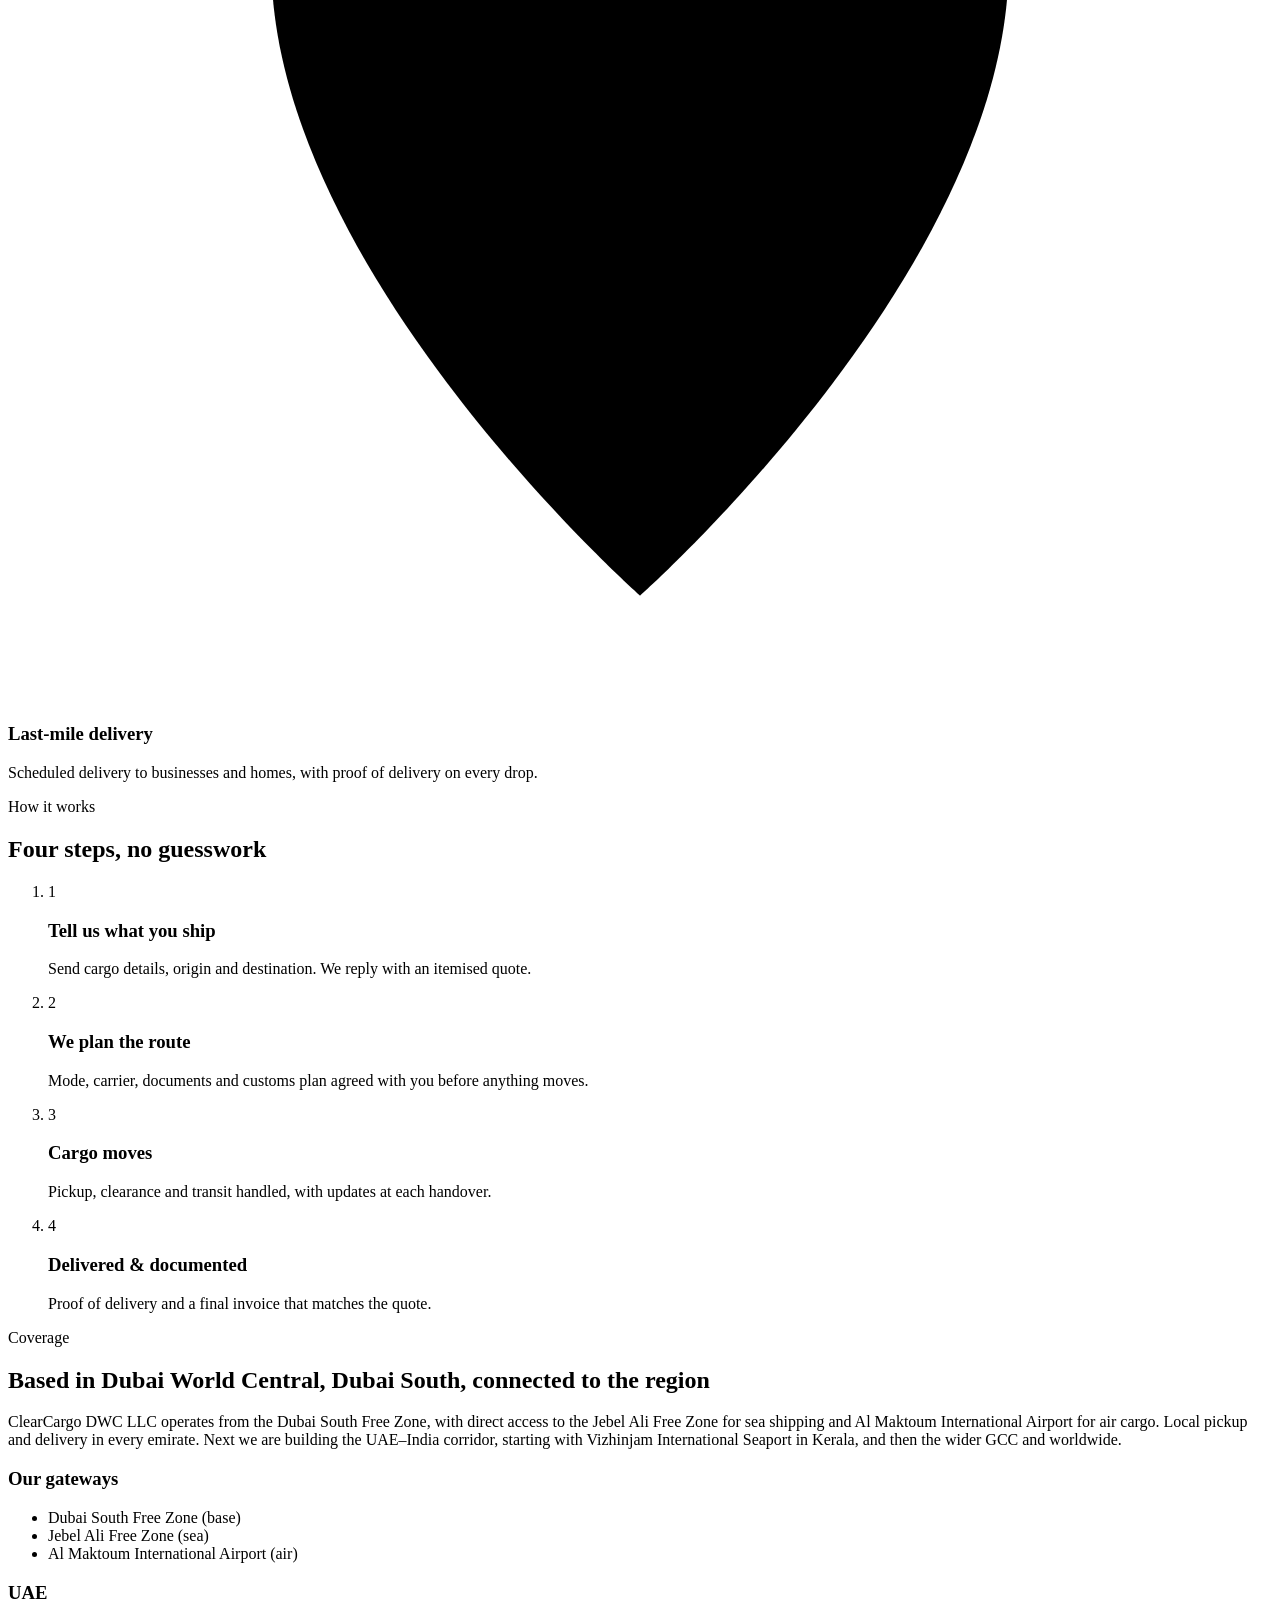
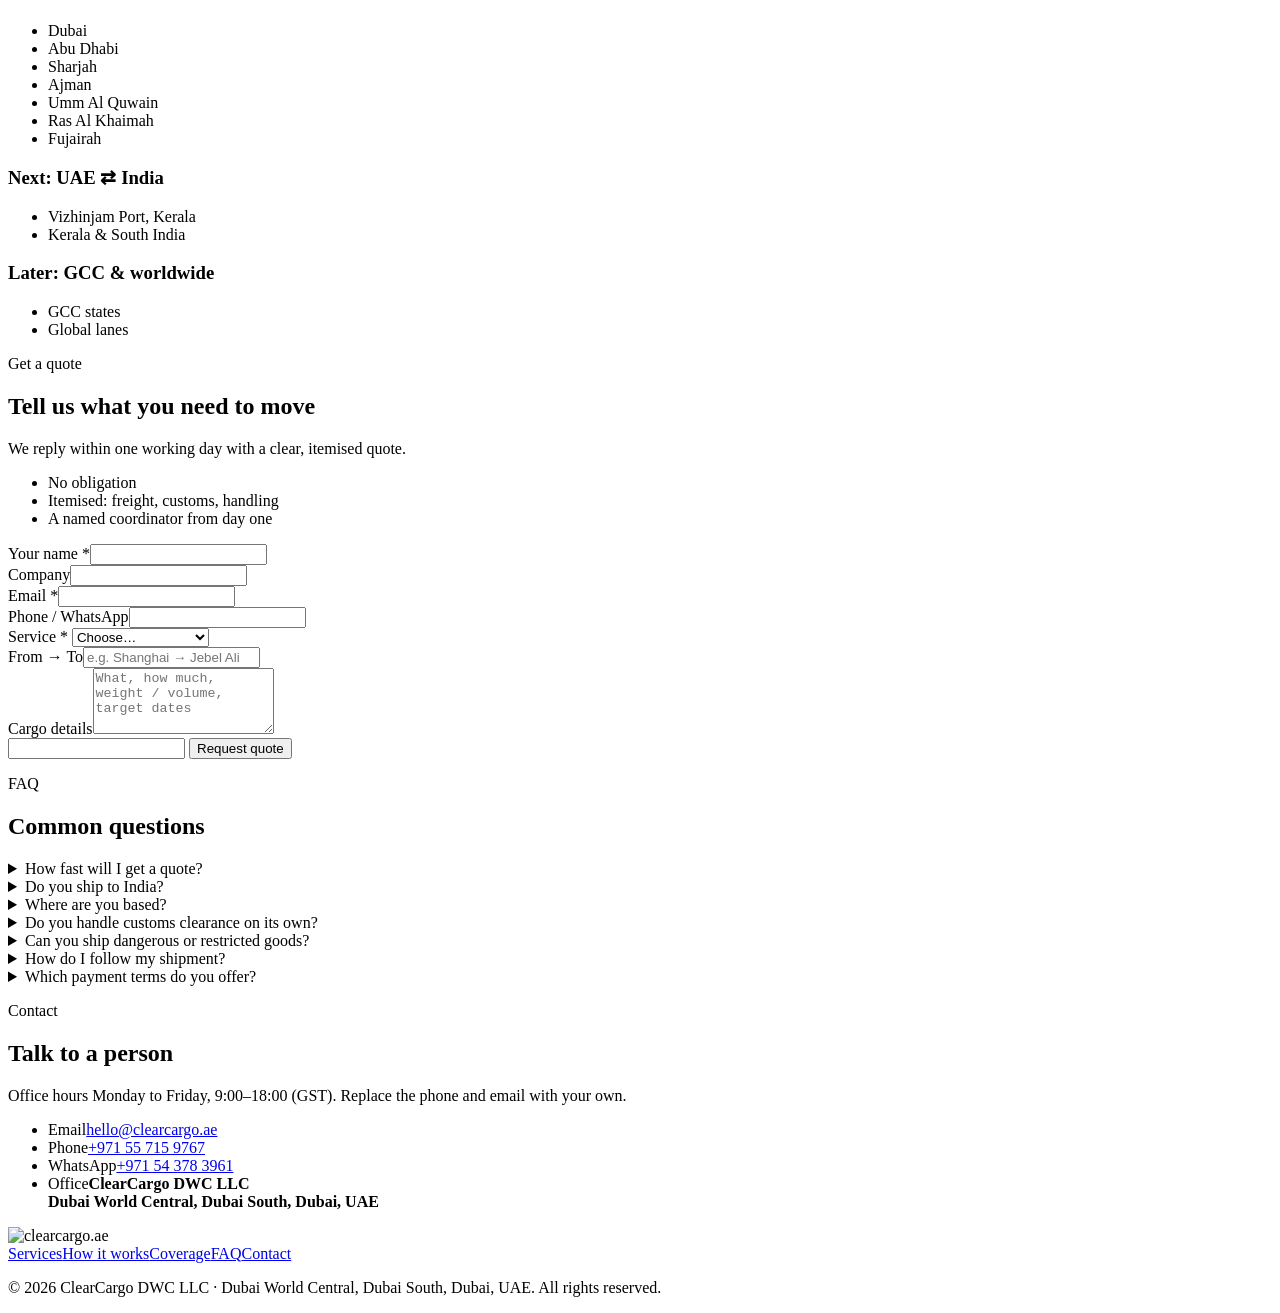
==== commit a9d8887c: "Update location references in index.html" ====
--- a/index.html
+++ b/index.html
@@ -165,7 +165,7 @@
       <div class="wrap coverage">
         <div>
           <p class="eyebrow dark">Coverage</p>
-          <h2>Based in Dubai South, connected to the region</h2>
+          <h2>Based in Dubai World Central, Dubai South, connected to the region</h2>
           <p>ClearCargo DWC LLC operates from the Dubai South Free Zone, with direct access to the Jebel Ali Free Zone for sea shipping and Al Maktoum International Airport for air cargo. Local pickup and delivery in every emirate. Next we are building the UAE–India corridor, starting with Vizhinjam International Seaport in Kerala, and then the wider GCC and worldwide.</p>
         </div>
         <div class="chips-wrap">
@@ -254,13 +254,13 @@
         <div>
           <p class="eyebrow dark">Contact</p>
           <h2>Talk to a person</h2>
-          <p>Office hours Sunday to Thursday, 8:00–18:00 (GST). Replace the phone and email with your own.</p>
+          <p>Office hours Monday to Friday, 9:00–18:00 (GST). Replace the phone and email with your own.</p>
         </div>
         <ul class="contact-list">
           <li><span>Email</span><a data-contact="email" href="mailto:hello@clearcargo.ae">hello@clearcargo.ae</a></li>
-          <li><span>Phone</span><a data-contact="phone" href="tel:+97140000000">+971 4 000 0000</a></li>
-          <li><span>WhatsApp</span><a data-contact="whatsapp" href="https://wa.me/97150000000" rel="noopener">+971 50 000 0000</a></li>
-          <li><span>Office</span><b>ClearCargo DWC LLC<br>Dubai South Free Zone, Dubai, UAE</b></li>
+          <li><span>Phone</span><a data-contact="phone" href="tel:+557159767">+971 55 715 9767</a></li>
+          <li><span>WhatsApp</span><a data-contact="whatsapp" href="https://wa.me/971543783961" rel="noopener">+971 54 378 3961</a></li>
+          <li><span>Office</span><b>ClearCargo DWC LLC<br>Dubai World Central, Dubai South, Dubai, UAE</b></li>
         </ul>
       </div>
     </section>
@@ -272,7 +272,7 @@
       <nav aria-label="Footer">
         <a href="#services">Services</a><a href="#how">How it works</a><a href="#coverage">Coverage</a><a href="#faq">FAQ</a><a href="#contact">Contact</a>
       </nav>
-      <p>© <span id="year">2026</span> ClearCargo DWC LLC · Dubai South Free Zone, Dubai, UAE. All rights reserved.</p>
+      <p>© <span id="year">2026</span> ClearCargo DWC LLC · Dubai World Central, Dubai South, Dubai, UAE. All rights reserved.</p>
     </div>
   </footer>
 
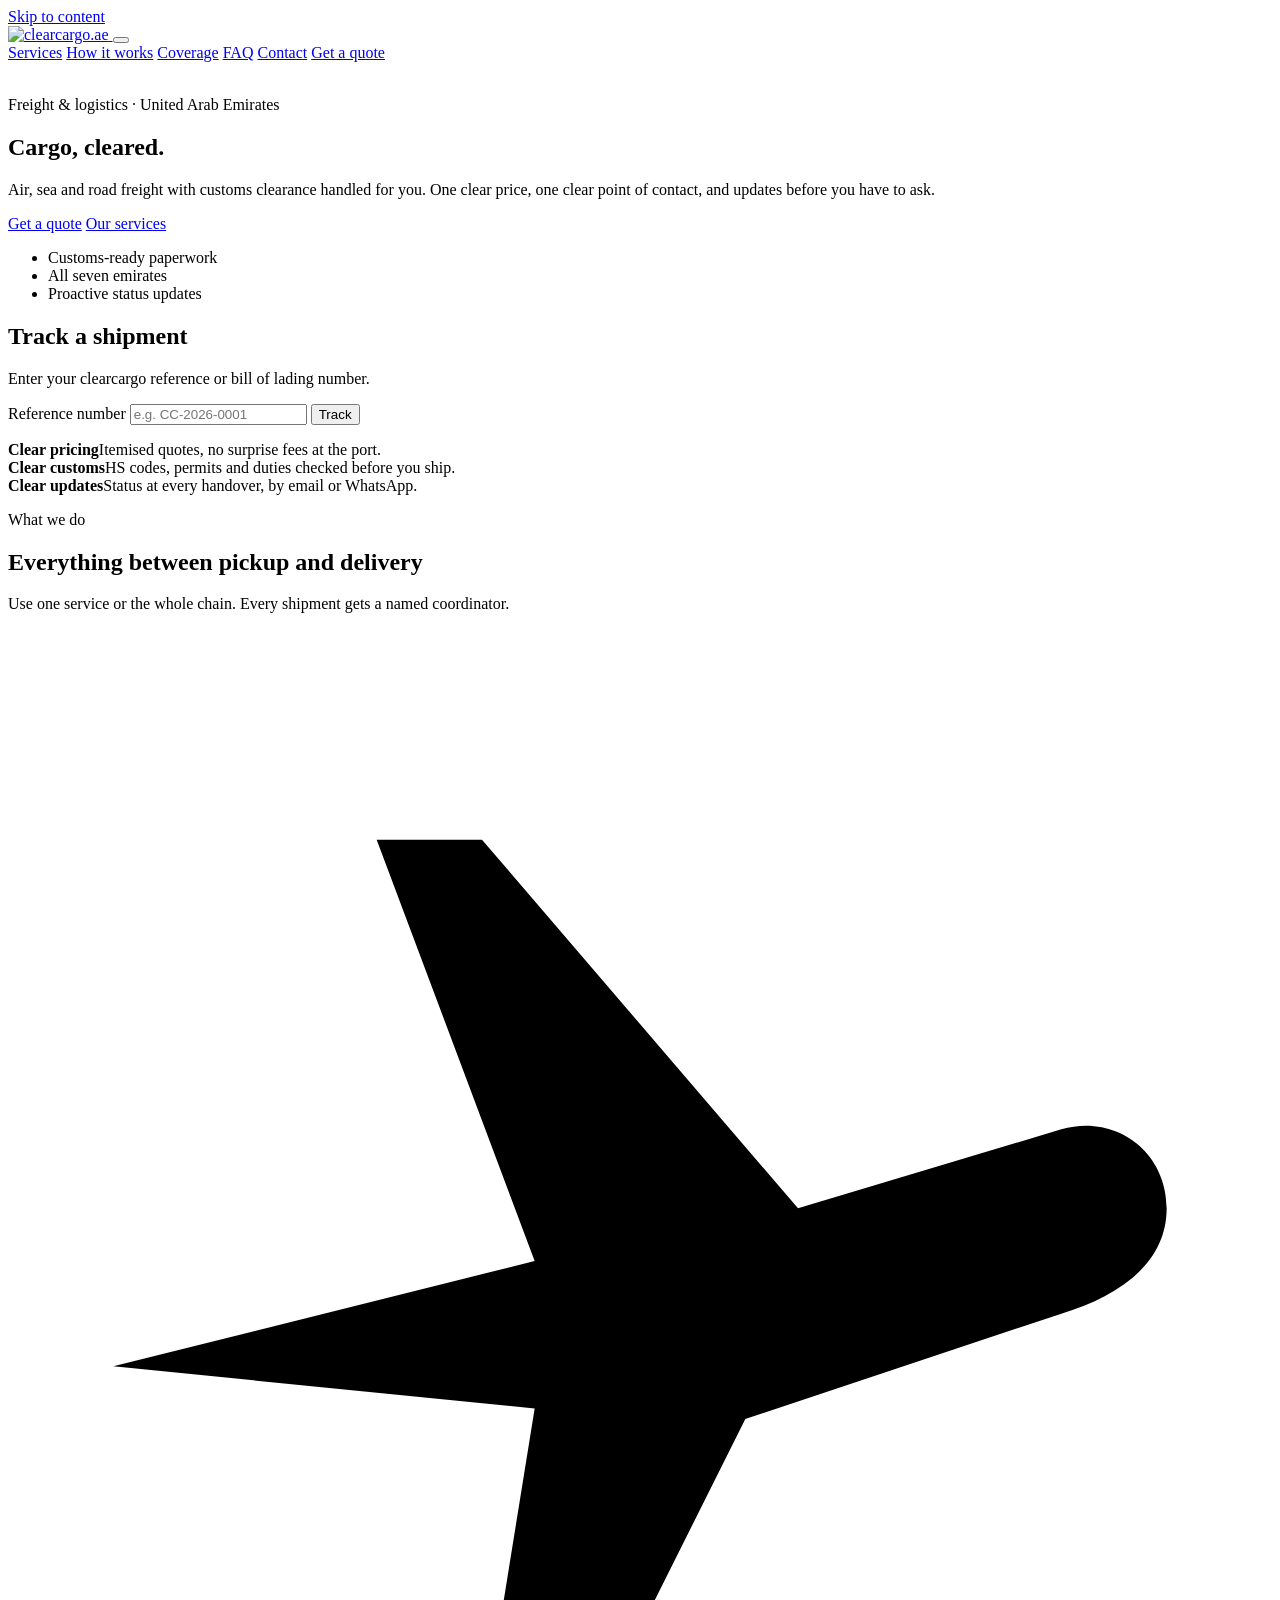
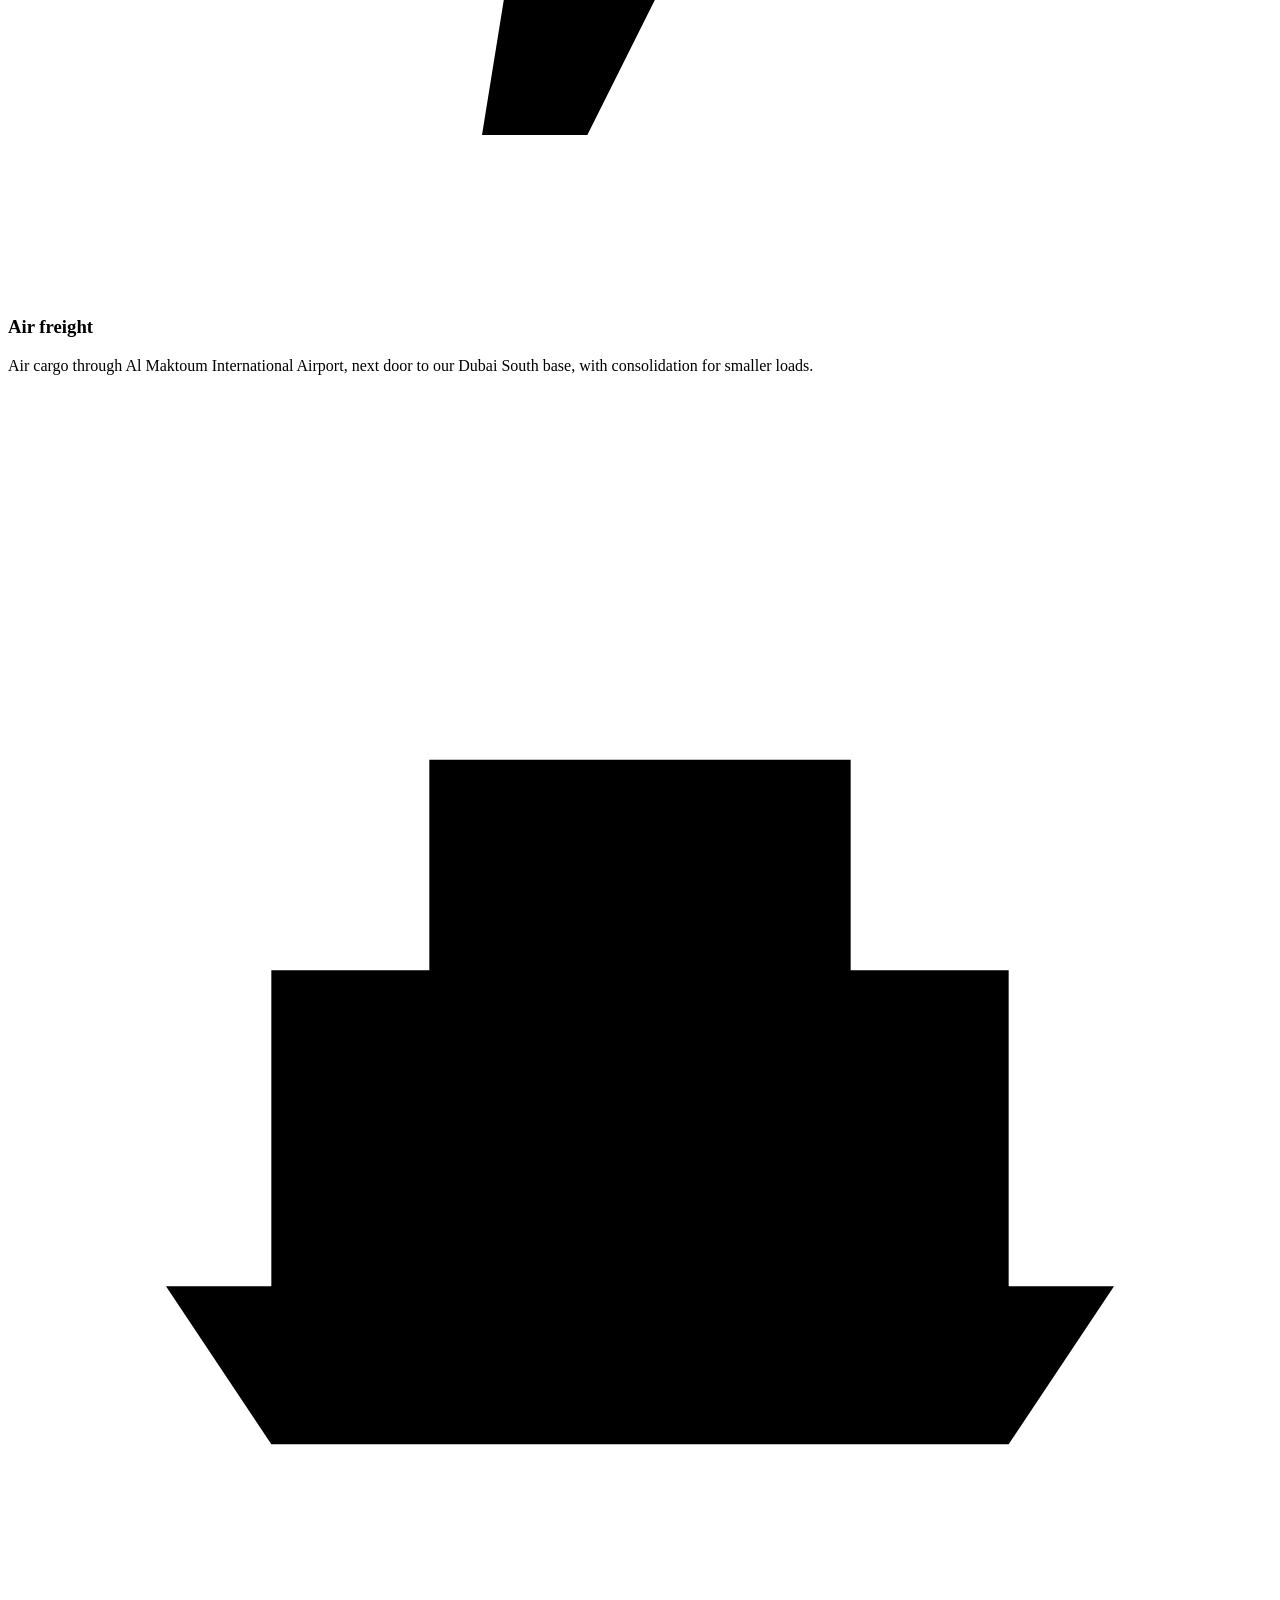
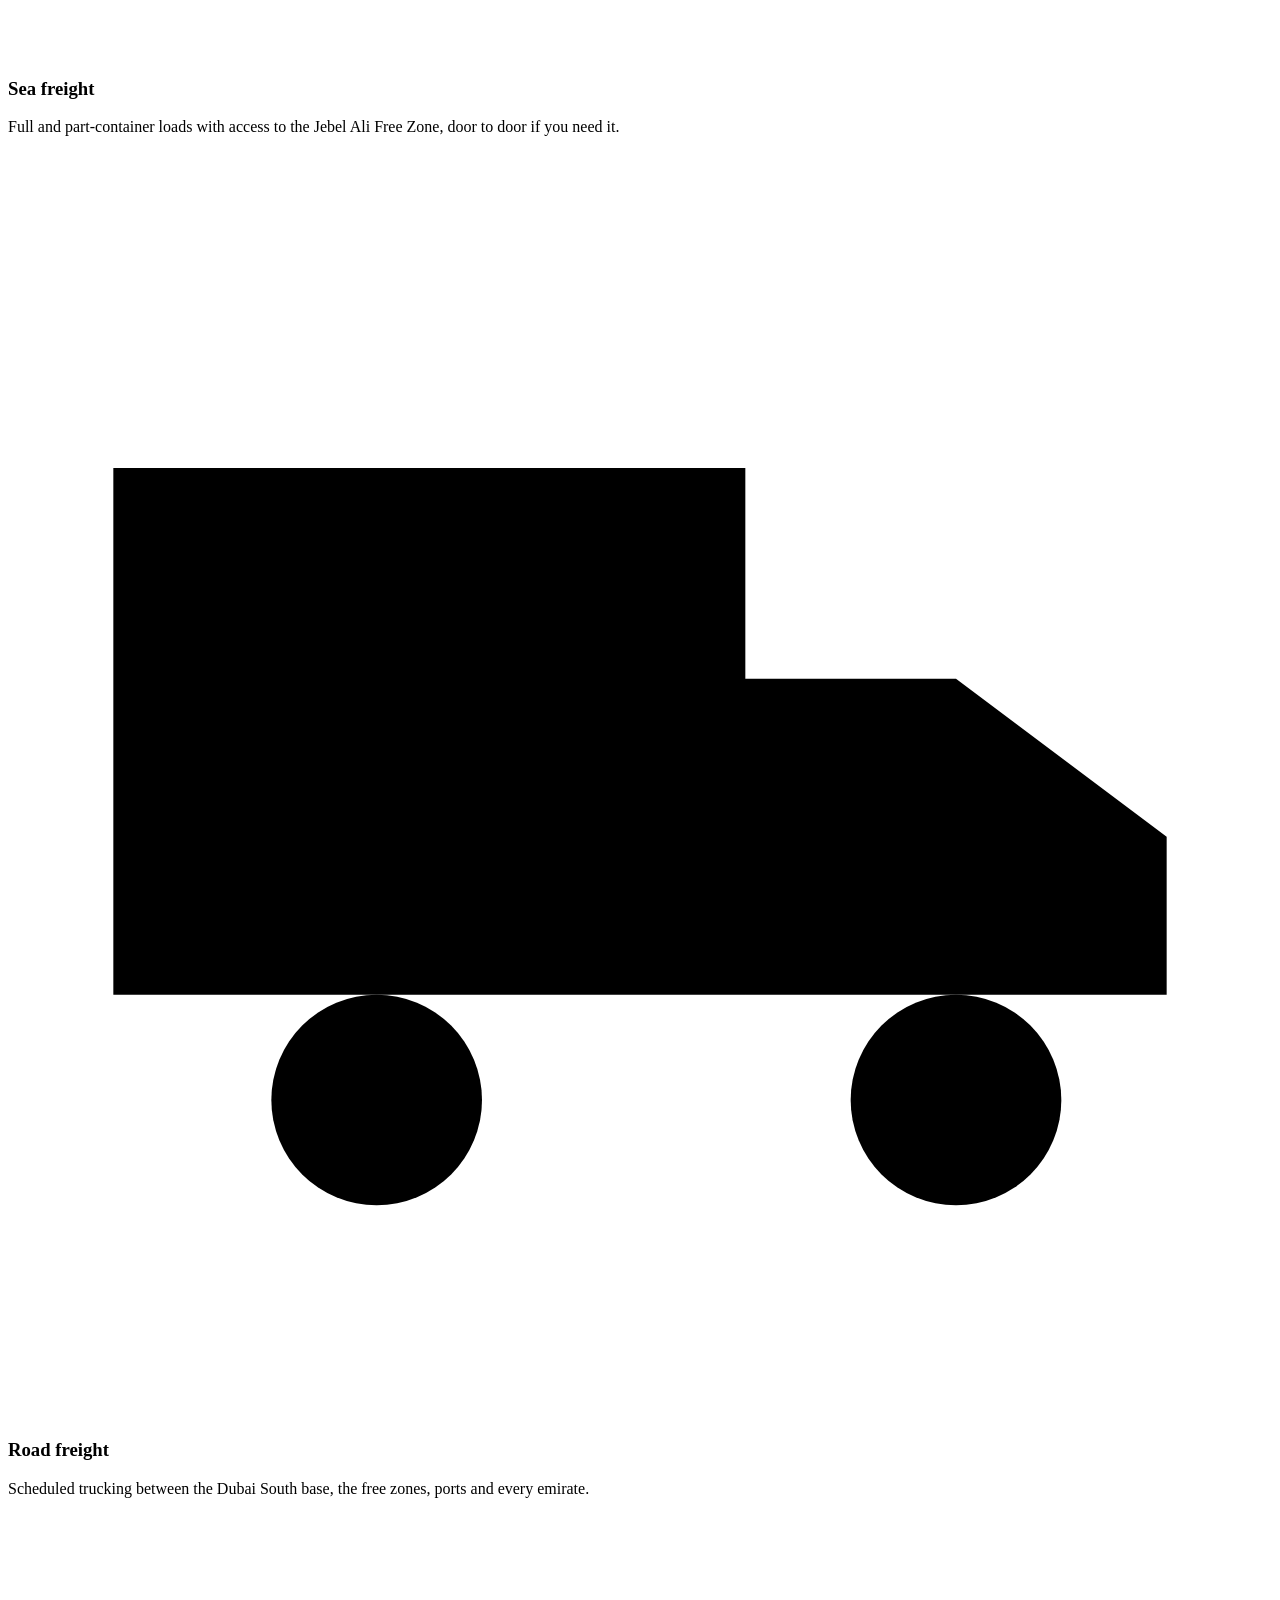
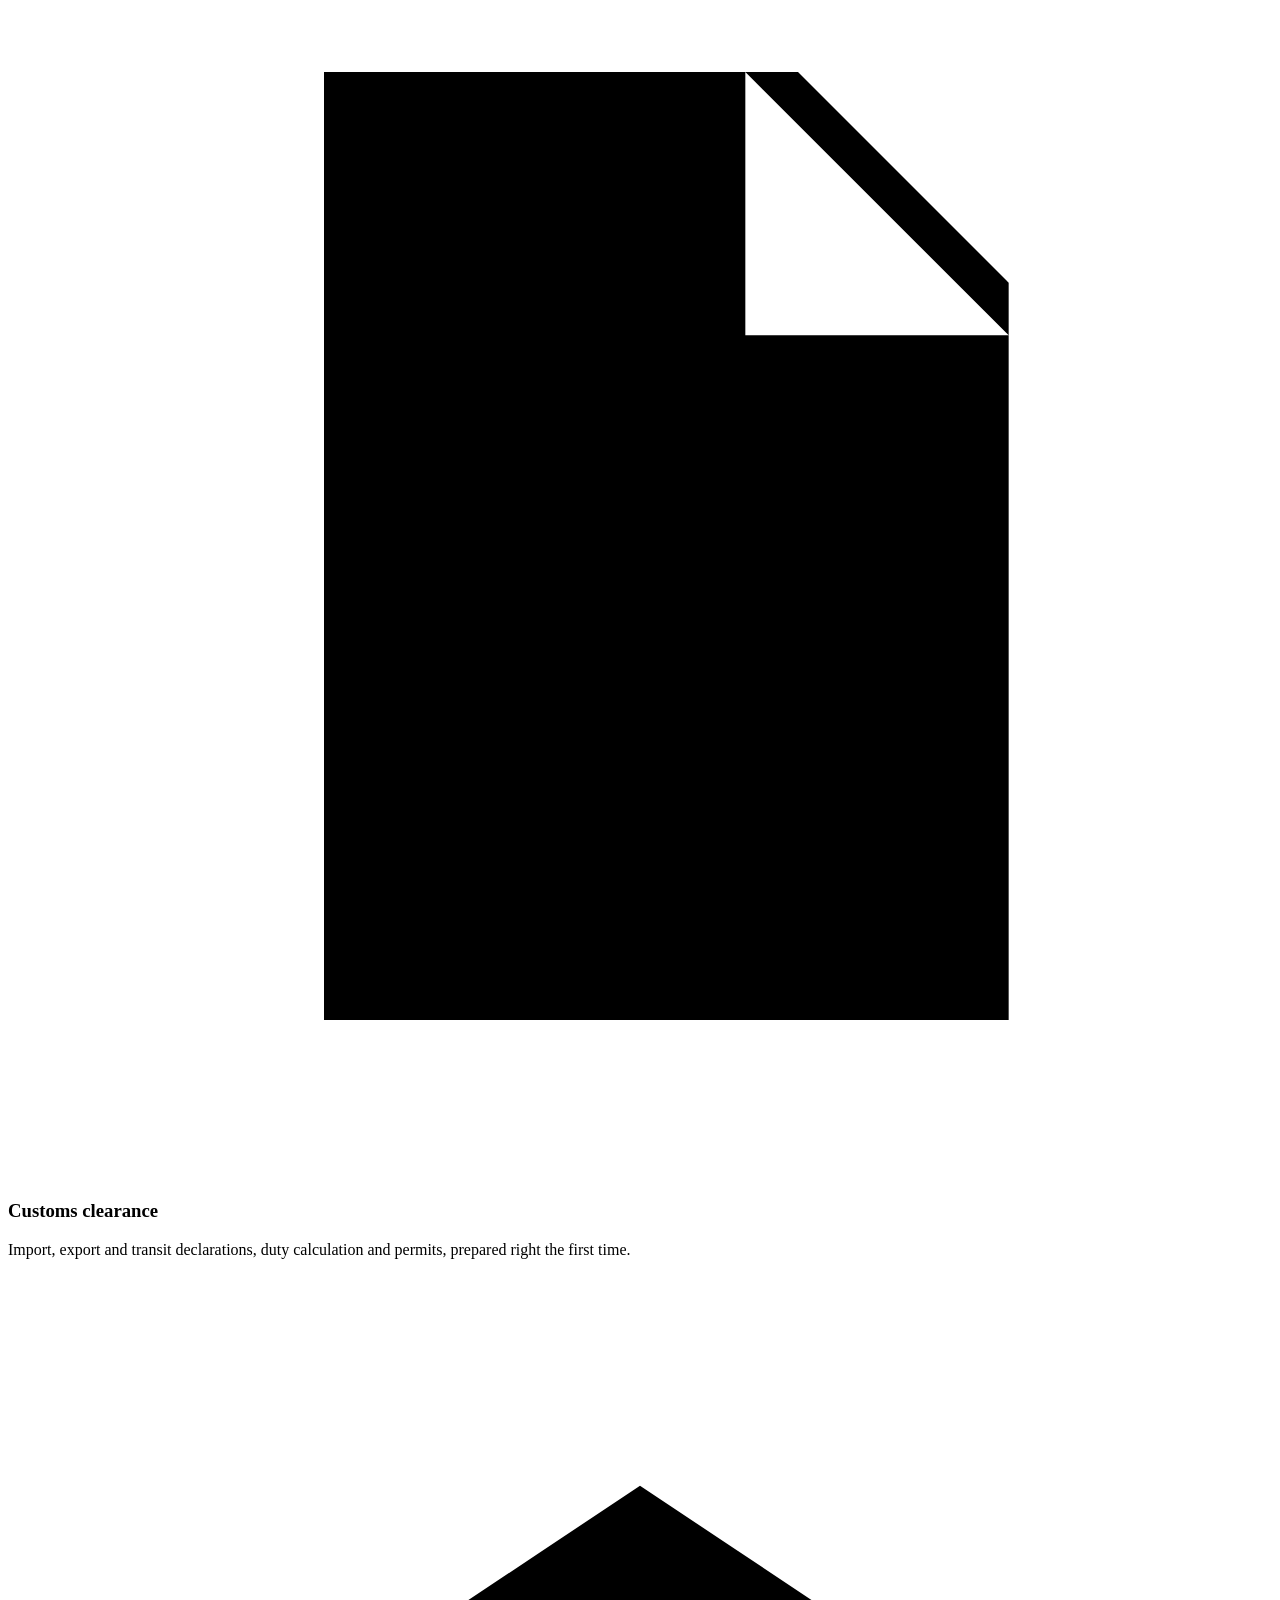
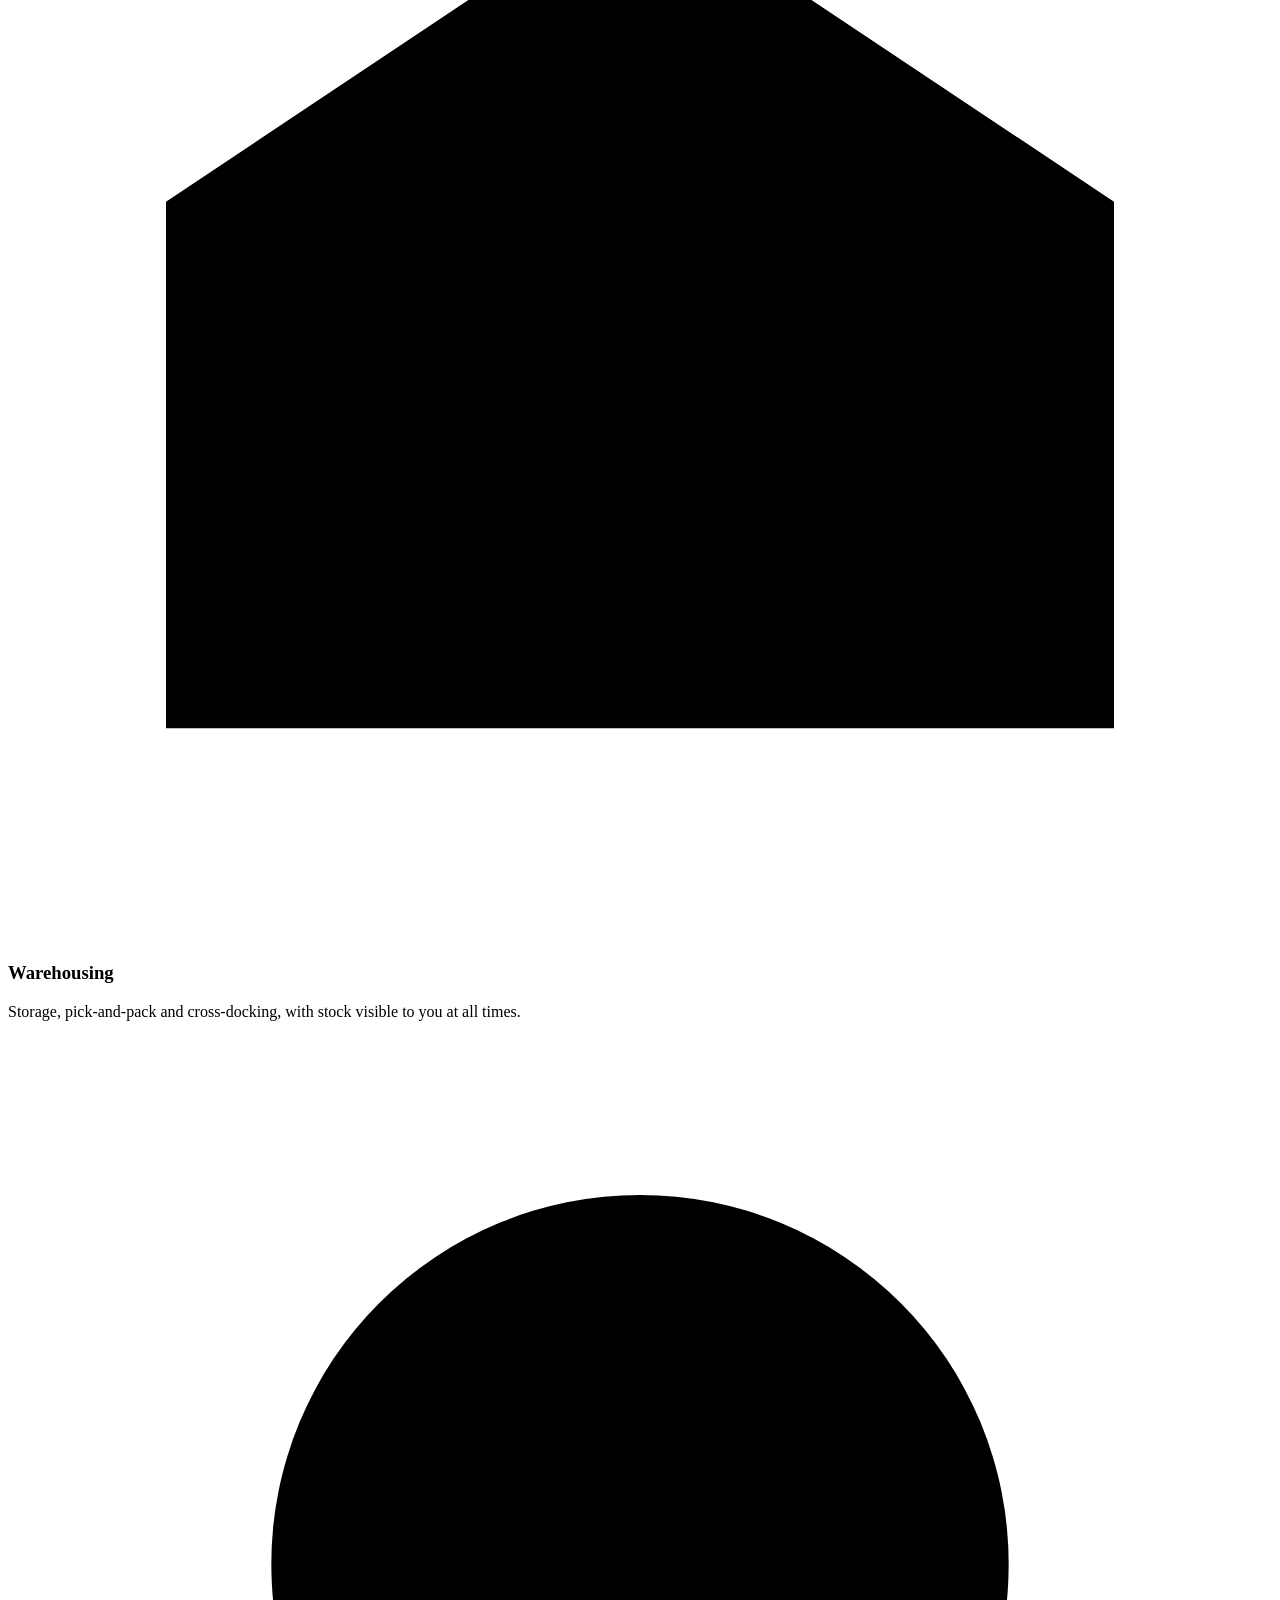
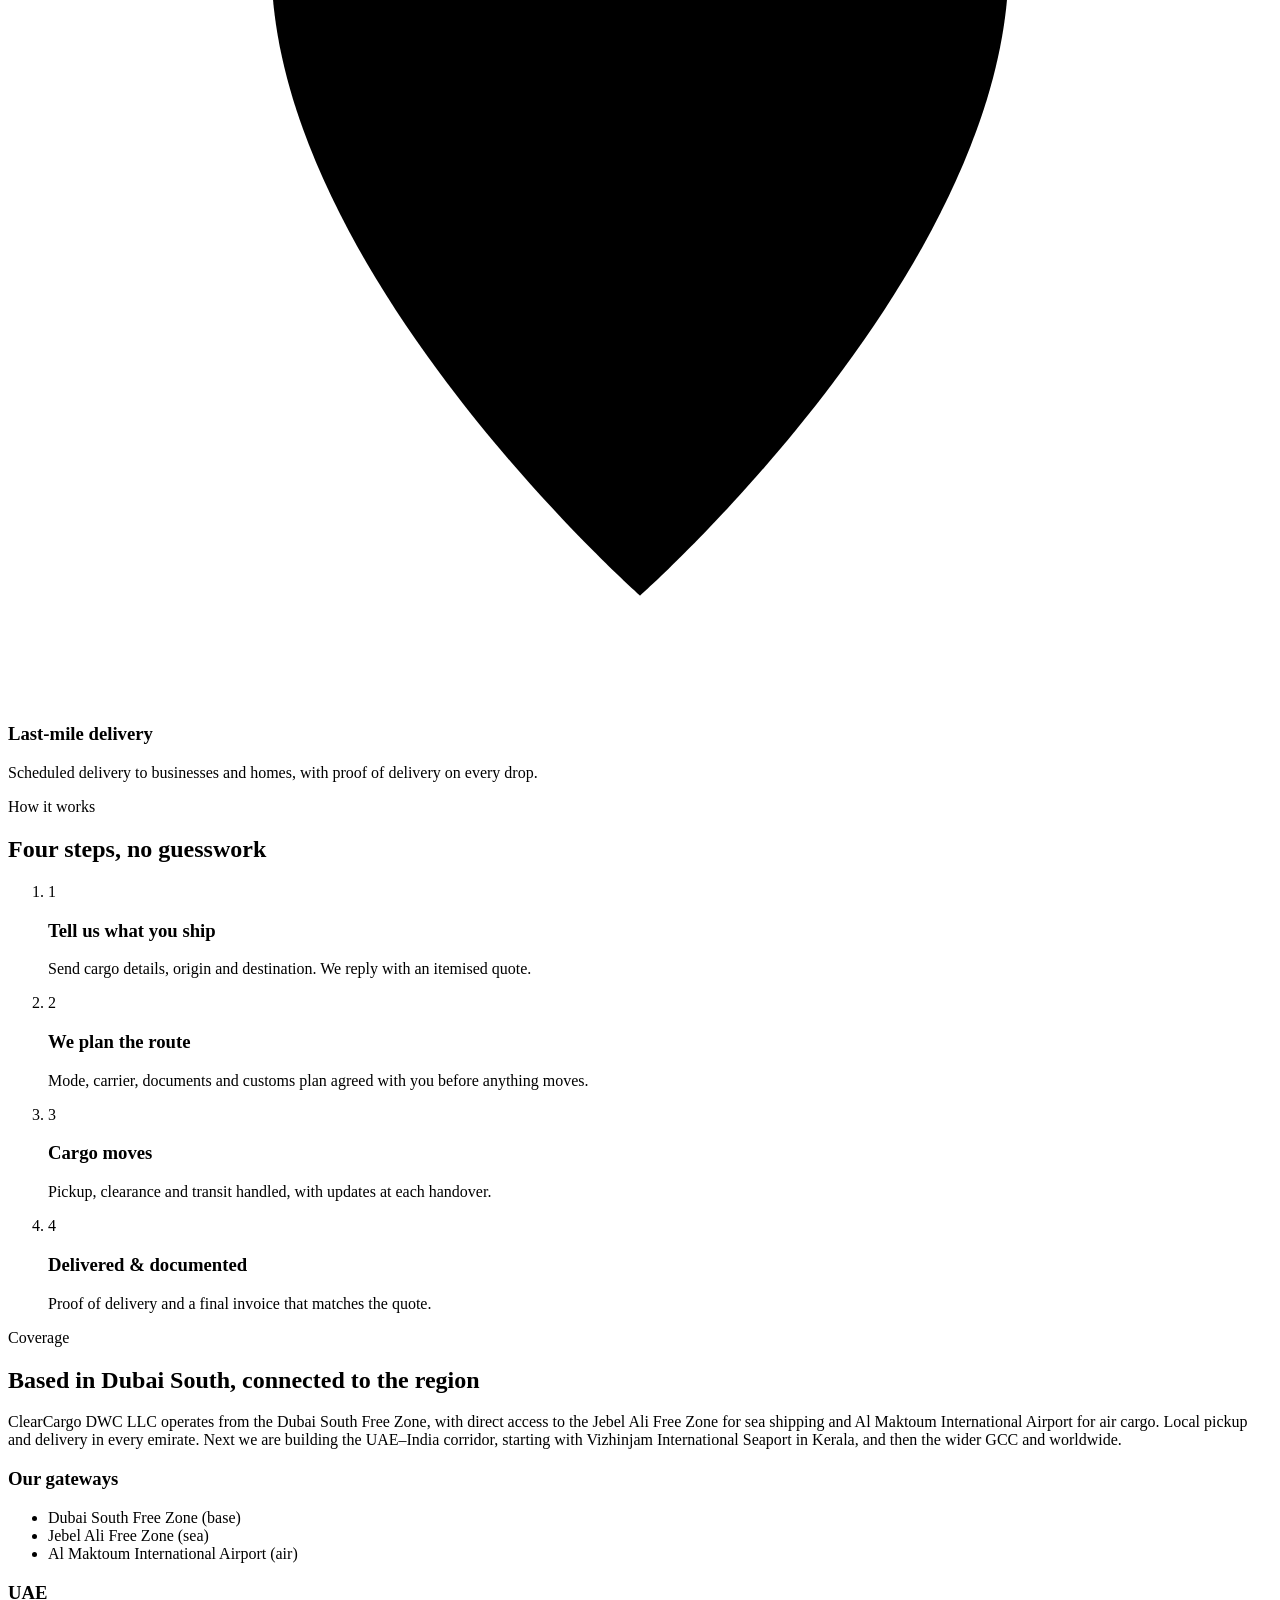
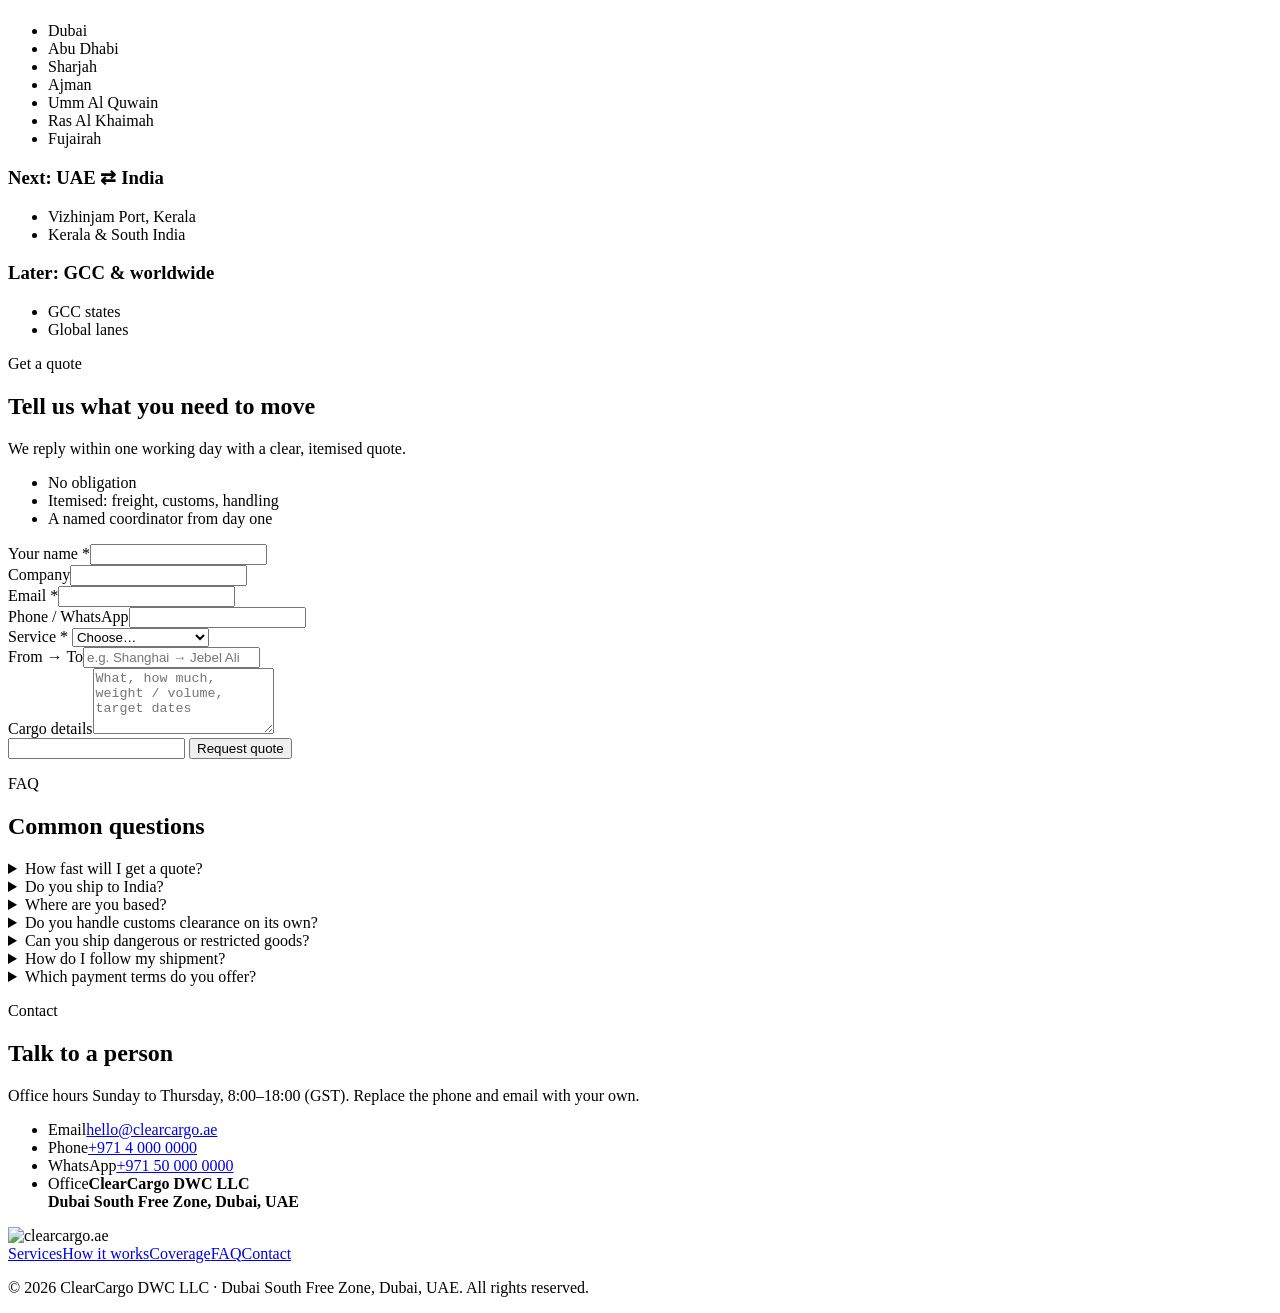
==== commit 57eec44a: "Add files via upload" ====
--- a/index.html
+++ b/index.html
@@ -165,7 +165,7 @@
       <div class="wrap coverage">
         <div>
           <p class="eyebrow dark">Coverage</p>
-          <h2>Based in Dubai World Central, Dubai South, connected to the region</h2>
+          <h2>Based in Dubai South, connected to the region</h2>
           <p>ClearCargo DWC LLC operates from the Dubai South Free Zone, with direct access to the Jebel Ali Free Zone for sea shipping and Al Maktoum International Airport for air cargo. Local pickup and delivery in every emirate. Next we are building the UAE–India corridor, starting with Vizhinjam International Seaport in Kerala, and then the wider GCC and worldwide.</p>
         </div>
         <div class="chips-wrap">
@@ -254,13 +254,13 @@
         <div>
           <p class="eyebrow dark">Contact</p>
           <h2>Talk to a person</h2>
-          <p>Office hours Monday to Friday, 9:00–18:00 (GST). Replace the phone and email with your own.</p>
+          <p>Office hours Sunday to Thursday, 8:00–18:00 (GST). Replace the phone and email with your own.</p>
         </div>
         <ul class="contact-list">
           <li><span>Email</span><a data-contact="email" href="mailto:hello@clearcargo.ae">hello@clearcargo.ae</a></li>
-          <li><span>Phone</span><a data-contact="phone" href="tel:+557159767">+971 55 715 9767</a></li>
-          <li><span>WhatsApp</span><a data-contact="whatsapp" href="https://wa.me/971543783961" rel="noopener">+971 54 378 3961</a></li>
-          <li><span>Office</span><b>ClearCargo DWC LLC<br>Dubai World Central, Dubai South, Dubai, UAE</b></li>
+          <li><span>Phone</span><a data-contact="phone" href="tel:+97140000000">+971 4 000 0000</a></li>
+          <li><span>WhatsApp</span><a data-contact="whatsapp" href="https://wa.me/97150000000" rel="noopener">+971 50 000 0000</a></li>
+          <li><span>Office</span><b>ClearCargo DWC LLC<br>Dubai South Free Zone, Dubai, UAE</b></li>
         </ul>
       </div>
     </section>
@@ -272,7 +272,7 @@
       <nav aria-label="Footer">
         <a href="#services">Services</a><a href="#how">How it works</a><a href="#coverage">Coverage</a><a href="#faq">FAQ</a><a href="#contact">Contact</a>
       </nav>
-      <p>© <span id="year">2026</span> ClearCargo DWC LLC · Dubai World Central, Dubai South, Dubai, UAE. All rights reserved.</p>
+      <p>© <span id="year">2026</span> ClearCargo DWC LLC · Dubai South Free Zone, Dubai, UAE. All rights reserved.</p>
     </div>
   </footer>
 
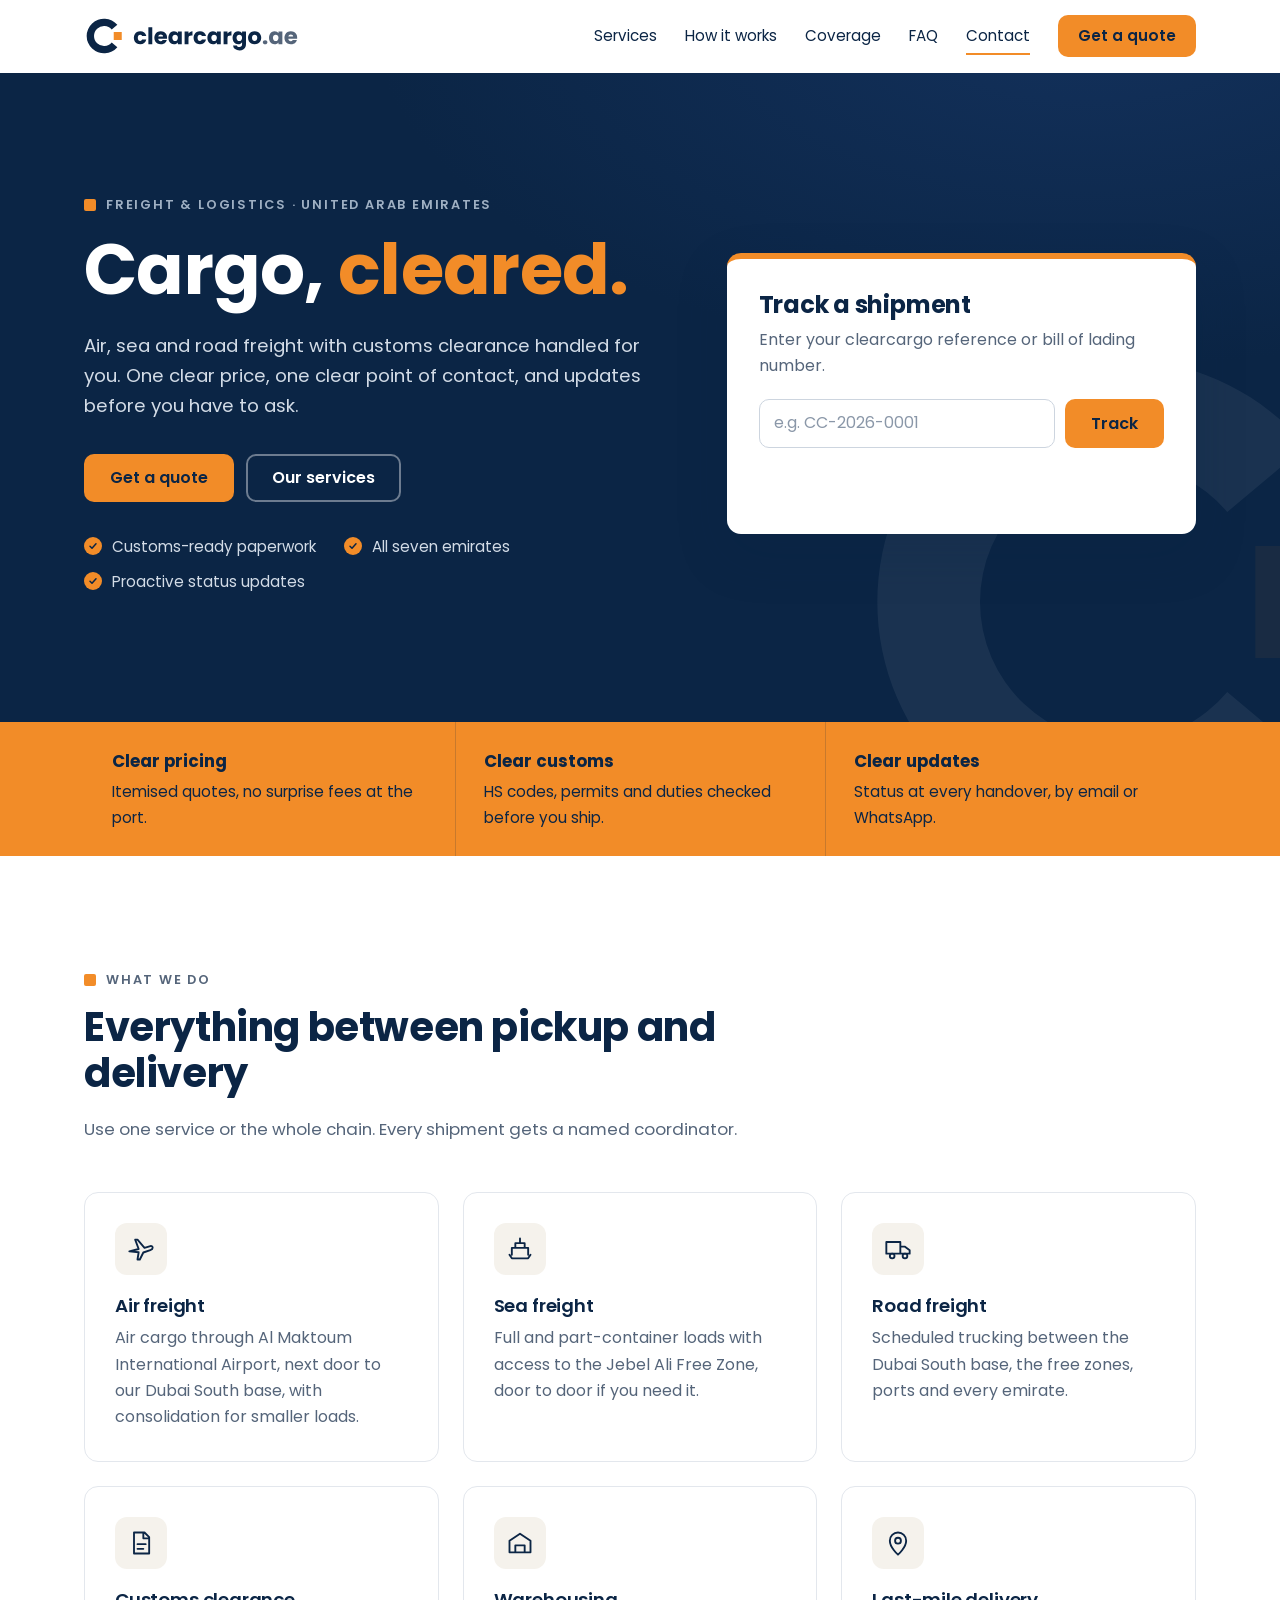
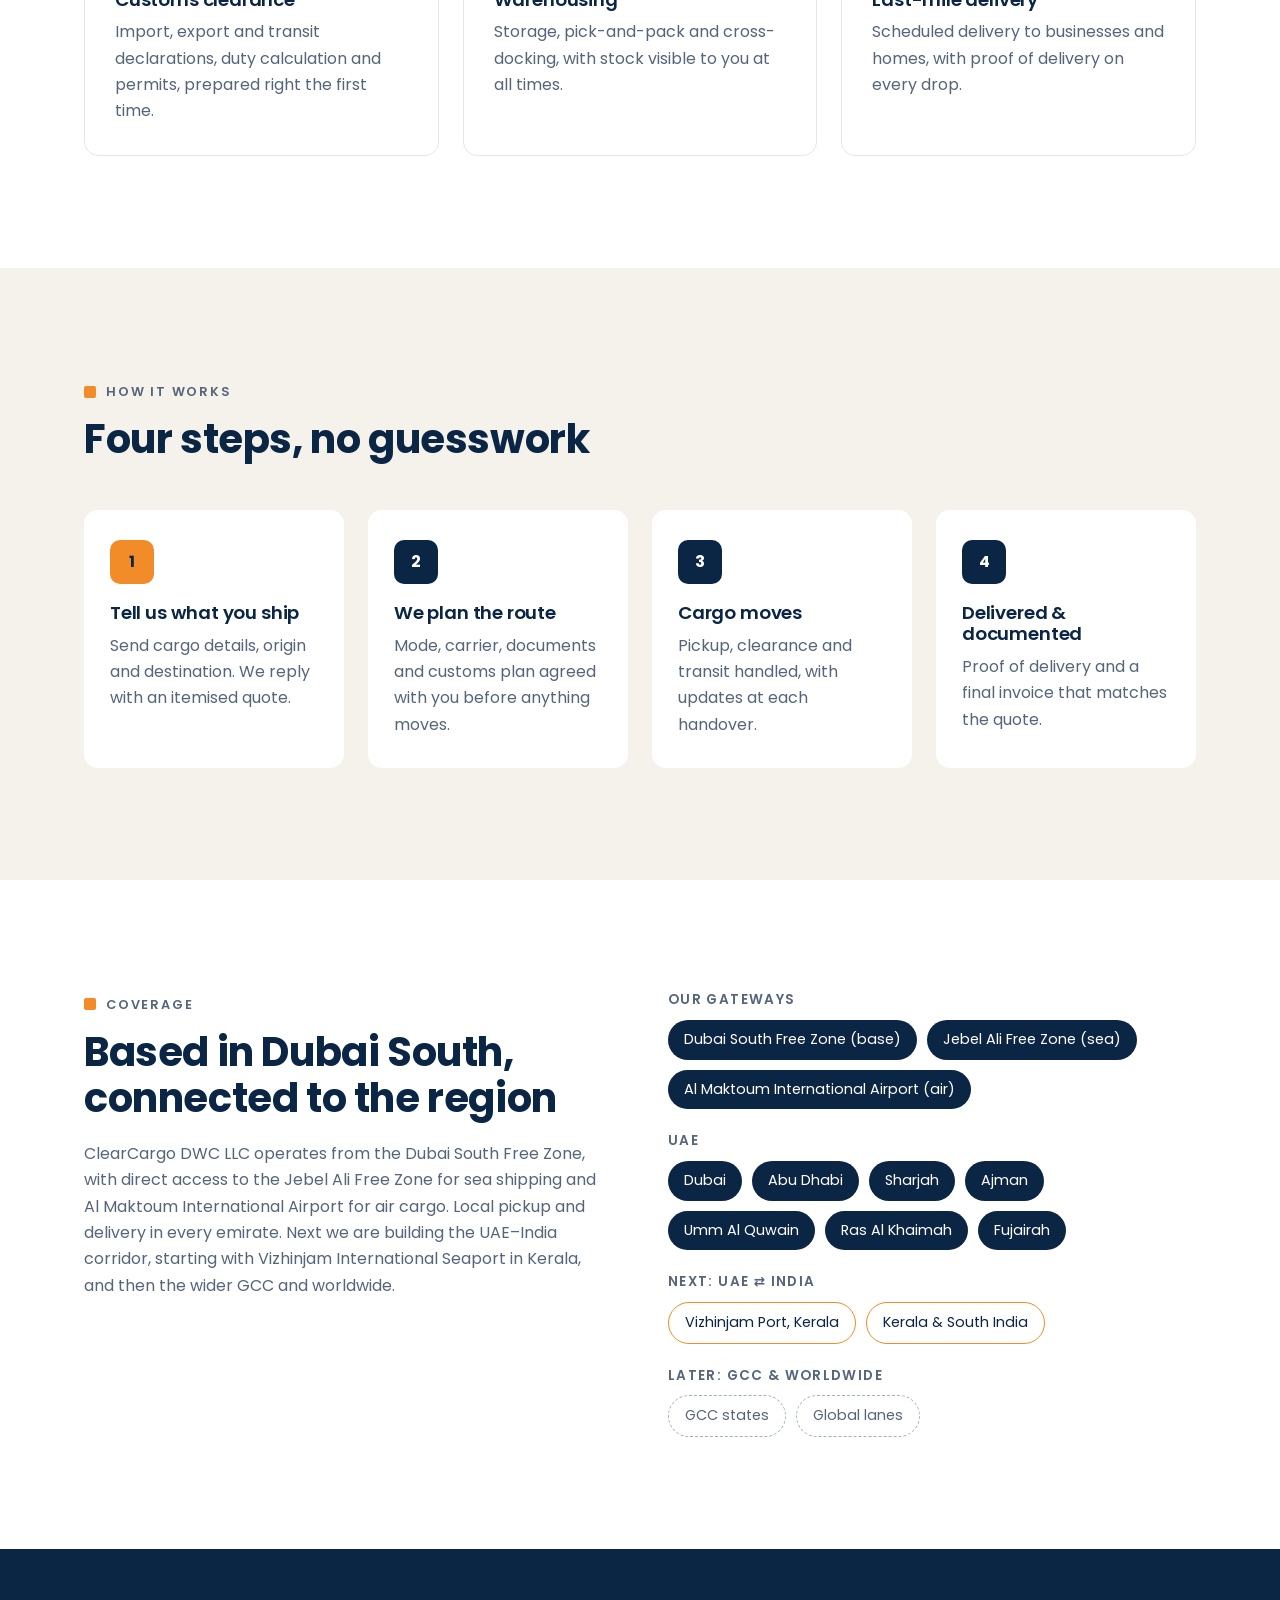
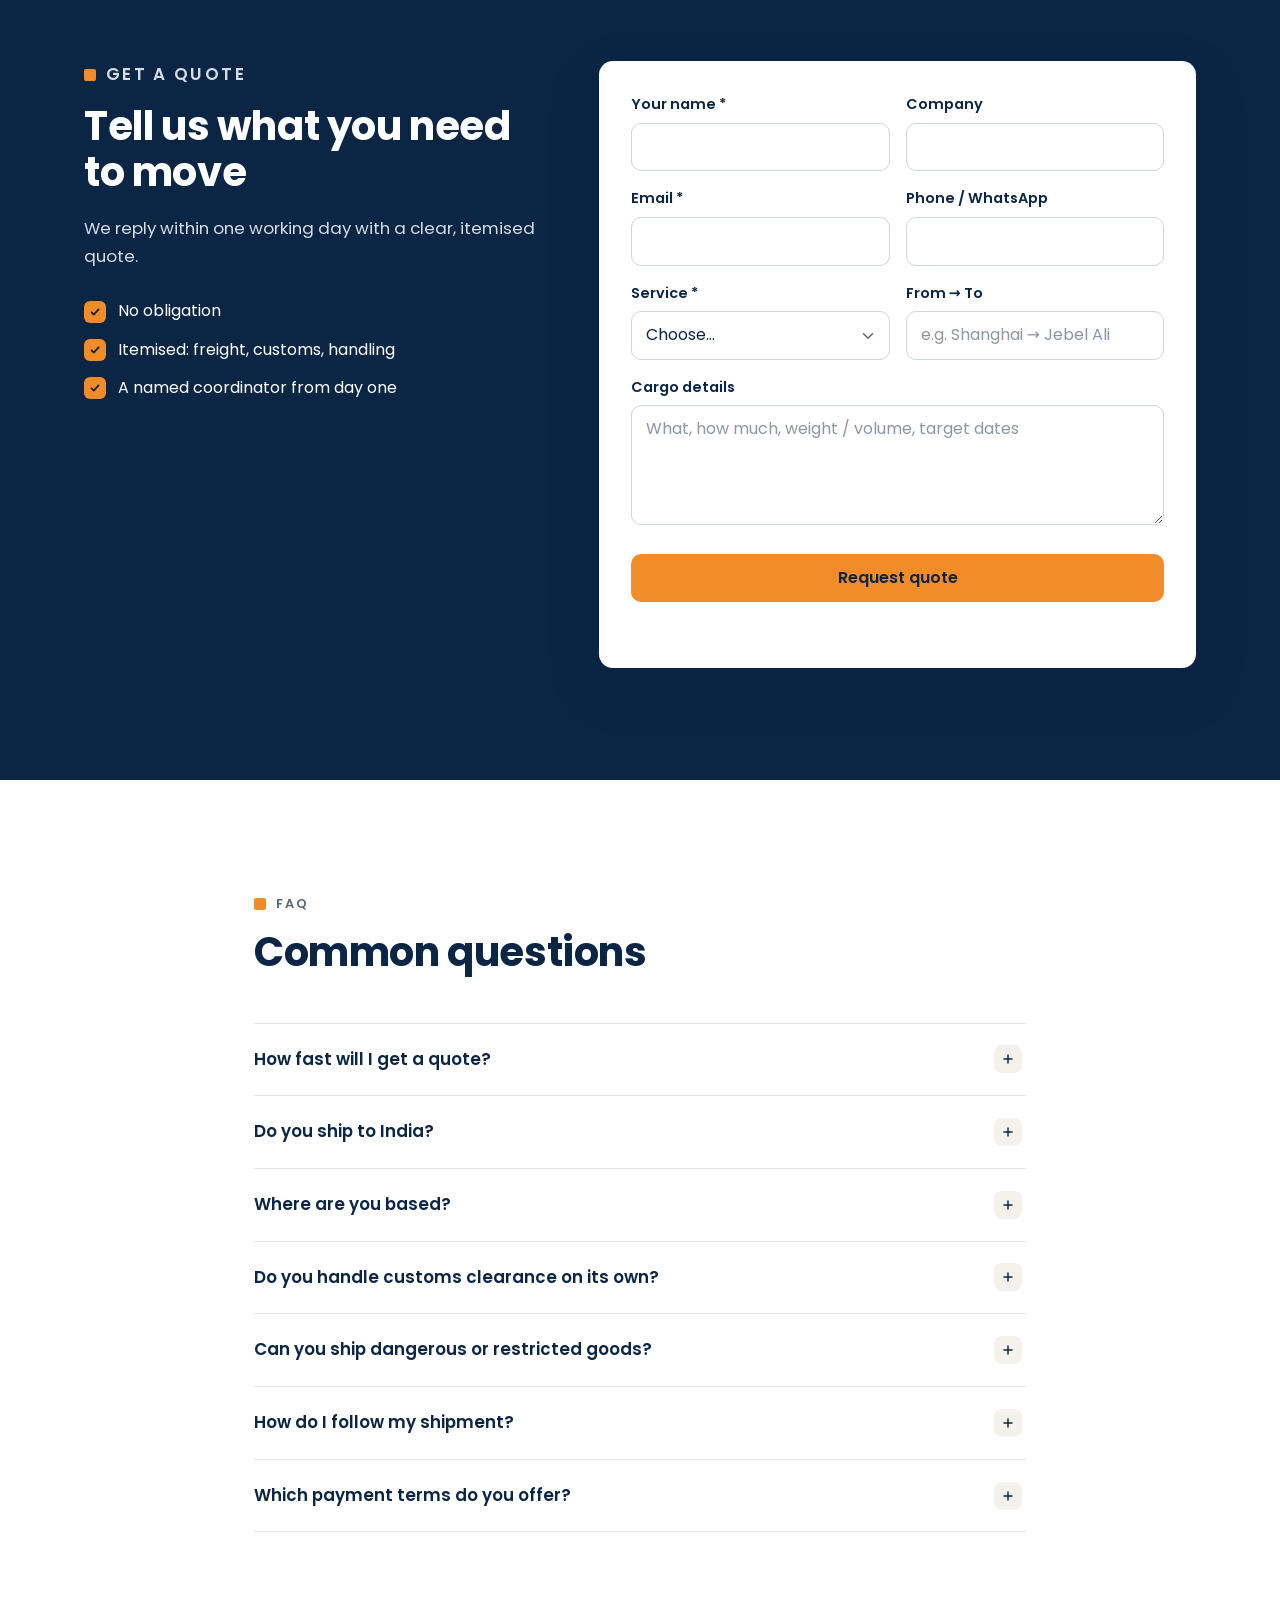
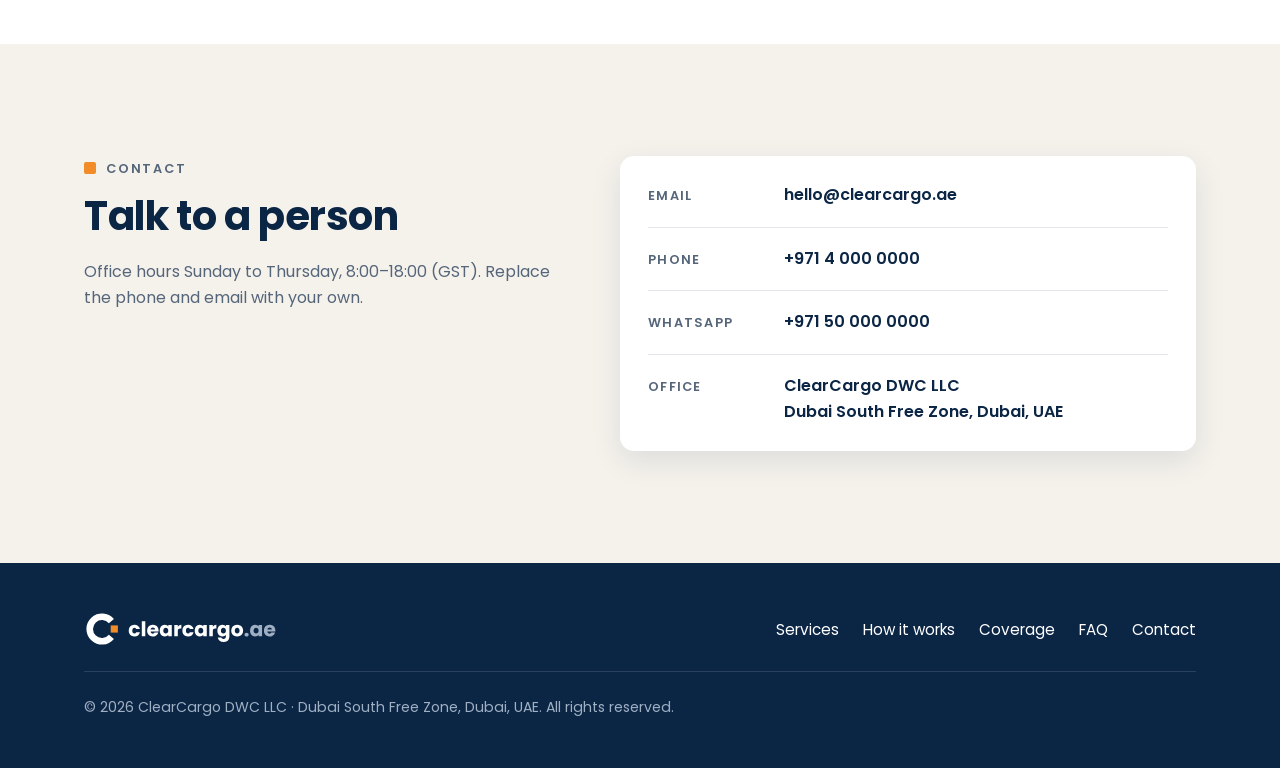
==== commit e3dff4c9: "Add files via upload fix:index.html and asset files" ====
--- a/index.html
+++ b/index.html
@@ -21,7 +21,7 @@
   <meta property="og:image" content="https://clearcargo.ae/assets/img/og-image.png">
   <meta name="twitter:card" content="summary_large_image">
 
-  <link rel="preload" href="assets/fonts/poppins-700.woff" as="font" type="font/woff" crossorigin>
+  <link rel="preload" href="assets/fonts/poppins-700.woff2" as="font" type="font/woff2" crossorigin>
   <link rel="stylesheet" href="assets/css/styles.css">
 
   <script type="application/ld+json">
--- a/assets/css/styles.css
+++ b/assets/css/styles.css
@@ -0,0 +1,358 @@
+/* clearcargo.ae – styles
+   Brand colours live here; change them once and the whole site follows. */
+
+/* ---------- Fonts (Poppins, SIL OFL – see assets/fonts/OFL.txt) ---------- */
+@font-face { font-family: "Poppins"; font-weight: 400; font-style: normal; font-display: swap;
+  src: url("../fonts/poppins-400.woff2") format("woff2"), url("../fonts/poppins-400.woff") format("woff"); }
+@font-face { font-family: "Poppins"; font-weight: 600; font-style: normal; font-display: swap;
+  src: url("../fonts/poppins-600.woff2") format("woff2"), url("../fonts/poppins-600.woff") format("woff"); }
+@font-face { font-family: "Poppins"; font-weight: 700; font-style: normal; font-display: swap;
+  src: url("../fonts/poppins-700.woff2") format("woff2"), url("../fonts/poppins-700.woff") format("woff"); }
+
+/* ---------- Tokens ---------- */
+:root {
+  --navy: #0B2545;
+  --navy-2: #13315C;
+  --orange: #F28C28;
+  --orange-dark: #D97614;
+  --slate: #55657A;
+  --mist: #9FB0C3;
+  --sand: #F5F2EC;
+  --white: #FFFFFF;
+  --line: #E3E7ED;
+  --ok: #1F8A4C;
+  --err: #C0392B;
+
+  --font: "Poppins", system-ui, -apple-system, "Segoe UI", Arial, sans-serif;
+  --radius: 14px;
+  --radius-sm: 10px;
+  --shadow: 0 10px 30px rgba(11, 37, 69, .10);
+  --shadow-lg: 0 20px 50px rgba(11, 37, 69, .22);
+  --wrap: 1160px;
+  --header-h: 72px;
+}
+
+/* ---------- Base ---------- */
+*, *::before, *::after { box-sizing: border-box; }
+html { scroll-behavior: smooth; scroll-padding-top: calc(var(--header-h) + 12px); -webkit-text-size-adjust: 100%; }
+body {
+  margin: 0;
+  font-family: var(--font);
+  font-size: 1rem;
+  line-height: 1.65;
+  color: var(--navy);
+  background: var(--white);
+  -webkit-font-smoothing: antialiased;
+}
+img, svg { display: block; max-width: 100%; }
+a { color: inherit; }
+h1, h2, h3 { margin: 0 0 .5em; line-height: 1.15; font-weight: 700; letter-spacing: -.01em; }
+h1 { font-size: clamp(2.6rem, 6vw, 4.4rem); }
+h2 { font-size: clamp(1.7rem, 3.4vw, 2.5rem); }
+h3 { font-size: 1.15rem; font-weight: 600; }
+p { margin: 0 0 1em; }
+ul, ol { margin: 0; padding: 0; list-style: none; }
+:focus-visible { outline: 3px solid var(--orange); outline-offset: 3px; border-radius: 4px; }
+
+.wrap { width: 100%; max-width: var(--wrap); margin: 0 auto; padding: 0 24px; }
+.narrow { max-width: 820px; }
+.sr { position: absolute !important; width: 1px; height: 1px; padding: 0; margin: -1px; overflow: hidden; clip: rect(0 0 0 0); white-space: nowrap; border: 0; }
+
+.skip {
+  position: absolute; left: 16px; top: -100px; z-index: 100;
+  background: var(--orange); color: var(--navy); font-weight: 600;
+  padding: 10px 16px; border-radius: var(--radius-sm); text-decoration: none;
+}
+.skip:focus { top: 12px; }
+
+/* ---------- Buttons ---------- */
+.btn {
+  display: inline-flex; align-items: center; justify-content: center; gap: .5em;
+  min-height: 48px; padding: 12px 24px;
+  font: 600 1rem/1 var(--font);
+  border: 2px solid transparent; border-radius: var(--radius-sm);
+  text-decoration: none; cursor: pointer;
+  transition: background-color .2s, color .2s, border-color .2s, transform .2s, box-shadow .2s;
+}
+.btn:hover { transform: translateY(-1px); }
+.btn:active { transform: none; }
+.btn-accent { background: var(--orange); color: var(--navy); }
+.btn-accent:hover { background: var(--orange-dark); box-shadow: 0 8px 20px rgba(242, 140, 40, .35); }
+.btn-ghost { background: transparent; color: var(--white); border-color: rgba(255, 255, 255, .4); }
+.btn-ghost:hover { border-color: var(--white); background: rgba(255, 255, 255, .08); }
+.btn[disabled] { opacity: .6; cursor: progress; transform: none; }
+
+/* ---------- Header ---------- */
+.site-header {
+  position: sticky; top: 0; z-index: 50;
+  background: rgba(255, 255, 255, .96);
+  -webkit-backdrop-filter: saturate(160%) blur(10px);
+  backdrop-filter: saturate(160%) blur(10px);
+  border-bottom: 1px solid transparent;
+  transition: border-color .2s, box-shadow .2s;
+}
+.site-header.scrolled { border-bottom-color: var(--line); box-shadow: 0 4px 20px rgba(11, 37, 69, .06); }
+.bar { display: flex; align-items: center; justify-content: space-between; gap: 24px; min-height: var(--header-h); }
+.brand { display: inline-flex; flex-shrink: 0; }
+.brand img { height: 40px; width: auto; }
+
+.nav { display: flex; align-items: center; gap: 28px; }
+.nav a:not(.btn) {
+  position: relative; text-decoration: none; font-weight: 500; font-size: .95rem; color: var(--navy);
+  padding: 6px 0;
+}
+.nav a:not(.btn)::after {
+  content: ""; position: absolute; left: 0; right: 100%; bottom: 0; height: 2px;
+  background: var(--orange); transition: right .25s;
+}
+.nav a:not(.btn):hover::after, .nav a.active::after { right: 0; }
+.nav-cta { min-height: 42px; padding: 10px 18px; font-size: .95rem; }
+
+.nav-toggle {
+  display: none; width: 44px; height: 44px; padding: 10px;
+  background: none; border: 0; border-radius: var(--radius-sm); cursor: pointer;
+}
+.nav-toggle span { display: block; height: 2px; margin: 5px 0; background: var(--navy); border-radius: 2px; transition: transform .25s, opacity .25s; }
+.nav-toggle[aria-expanded="true"] span:nth-child(1) { transform: translateY(7px) rotate(45deg); }
+.nav-toggle[aria-expanded="true"] span:nth-child(2) { opacity: 0; }
+.nav-toggle[aria-expanded="true"] span:nth-child(3) { transform: translateY(-7px) rotate(-45deg); }
+
+/* ---------- Eyebrow / shared ---------- */
+.eyebrow {
+  display: inline-flex; align-items: center; gap: 10px;
+  margin-bottom: 14px;
+  font-size: .8rem; font-weight: 600; letter-spacing: .14em; text-transform: uppercase;
+  color: var(--mist);
+}
+.eyebrow::before { content: ""; width: 12px; height: 12px; background: var(--orange); border-radius: 2px; }
+.eyebrow.dark { color: var(--slate); }
+.accent { color: var(--orange); }
+
+/* ---------- Hero ---------- */
+.hero {
+  position: relative; overflow: hidden;
+  background: radial-gradient(1200px 600px at 85% -10%, var(--navy-2), transparent 60%), var(--navy);
+  color: var(--white);
+  padding: clamp(64px, 10vw, 120px) 0 clamp(72px, 10vw, 128px);
+}
+.hero-mark {
+  position: absolute; right: -120px; bottom: -160px;
+  width: 560px; height: auto; opacity: .06; pointer-events: none;
+}
+.hero-grid { position: relative; display: grid; grid-template-columns: 1.25fr 1fr; gap: 56px; align-items: center; }
+.hero h1 { margin-bottom: 20px; }
+.lead { font-size: 1.15rem; color: #D3DCE7; max-width: 36em; margin-bottom: 32px; }
+.cta-row { display: flex; flex-wrap: wrap; gap: 12px; margin-bottom: 32px; }
+.hero-points { display: flex; flex-wrap: wrap; gap: 10px 28px; color: #D3DCE7; font-size: .95rem; }
+.hero-points li { display: flex; align-items: center; gap: 10px; }
+.hero-points li::before {
+  content: ""; width: 18px; height: 18px; flex-shrink: 0; border-radius: 50%;
+  background: var(--orange) url("data:image/svg+xml,%3Csvg xmlns='http://www.w3.org/2000/svg' viewBox='0 0 24 24'%3E%3Cpath d='M6 12.5l4 4 8-9' fill='none' stroke='%230B2545' stroke-width='3' stroke-linecap='round' stroke-linejoin='round'/%3E%3C/svg%3E") center / 12px no-repeat;
+}
+
+.track-card {
+  background: var(--white); color: var(--navy);
+  border-radius: var(--radius); box-shadow: var(--shadow-lg);
+  padding: 32px;
+  border-top: 6px solid var(--orange);
+}
+.track-card h2 { font-size: 1.5rem; margin-bottom: 8px; }
+.track-card > p { color: var(--slate); margin-bottom: 20px; }
+#track-form { display: flex; gap: 10px; }
+#track-form input { flex: 1; min-width: 0; }
+
+/* ---------- Forms ---------- */
+input, select, textarea {
+  width: 100%;
+  font: 400 1rem/1.4 var(--font); color: var(--navy);
+  background: var(--white);
+  border: 1.5px solid #CDD5DF; border-radius: var(--radius-sm);
+  padding: 12px 14px; min-height: 48px;
+  transition: border-color .2s, box-shadow .2s;
+}
+textarea { resize: vertical; min-height: 120px; }
+select {
+  appearance: none; -webkit-appearance: none; padding-right: 40px;
+  background: var(--white) url("data:image/svg+xml,%3Csvg xmlns='http://www.w3.org/2000/svg' viewBox='0 0 24 24'%3E%3Cpath d='M6 9l6 6 6-6' fill='none' stroke='%2355657A' stroke-width='2' stroke-linecap='round'/%3E%3C/svg%3E") right 12px center / 18px no-repeat;
+}
+input::placeholder, textarea::placeholder { color: #8A97A8; }
+input:focus, select:focus, textarea:focus { outline: none; border-color: var(--orange); box-shadow: 0 0 0 4px rgba(242, 140, 40, .2); }
+.invalid, input[aria-invalid="true"], select[aria-invalid="true"], textarea[aria-invalid="true"] { border-color: var(--err); }
+
+.msg { min-height: 1.5em; margin: 12px 0 0; font-size: .92rem; }
+.msg.ok { color: var(--ok); }
+.msg.err { color: var(--err); }
+.section-navy .msg.ok { color: #7FD9A3; }
+.section-navy .msg.err { color: #FFB4A8; }
+
+.hp { position: absolute; left: -9999px; width: 1px; height: 1px; opacity: 0; }
+
+/* ---------- Promise strip ---------- */
+.strip { background: var(--orange); color: var(--navy); }
+.strip-grid { display: grid; grid-template-columns: repeat(3, 1fr); }
+.strip-grid > div { display: flex; flex-direction: column; gap: 4px; padding: 26px 28px; }
+.strip-grid > div + div { border-left: 1px solid rgba(11, 37, 69, .18); }
+.strip strong { font-size: 1.05rem; font-weight: 700; }
+.strip span { font-size: .95rem; }
+
+/* ---------- Sections ---------- */
+.section { padding: clamp(64px, 9vw, 112px) 0; }
+.section-sand { background: var(--sand); }
+.section-navy { background: var(--navy); color: var(--white); }
+.section-head { max-width: 680px; margin-bottom: 48px; }
+.section-head p:last-child { color: var(--slate); font-size: 1.05rem; margin-bottom: 0; }
+
+/* Services */
+.cards { display: grid; grid-template-columns: repeat(3, 1fr); gap: 24px; }
+.card {
+  background: var(--white);
+  border: 1px solid var(--line); border-radius: var(--radius);
+  padding: 30px;
+  transition: transform .25s, box-shadow .25s, border-color .25s;
+}
+.card:hover { transform: translateY(-4px); box-shadow: var(--shadow); border-color: transparent; }
+.card svg {
+  width: 52px; height: 52px; margin-bottom: 20px; padding: 12px;
+  background: var(--sand); border-radius: 12px;
+  fill: none; stroke: var(--navy); stroke-width: 1.6; stroke-linecap: round; stroke-linejoin: round;
+}
+.card:hover svg { background: var(--orange); }
+.card p { color: var(--slate); margin: 0; }
+
+/* Steps */
+.steps { display: grid; grid-template-columns: repeat(4, 1fr); gap: 24px; counter-reset: none; }
+.steps li { position: relative; background: var(--white); border-radius: var(--radius); padding: 30px 26px; }
+.steps li p { color: var(--slate); margin: 0; }
+.num {
+  display: grid; place-items: center;
+  width: 44px; height: 44px; margin-bottom: 18px;
+  background: var(--navy); color: var(--white);
+  font-weight: 700; border-radius: 10px;
+}
+.steps li:first-child .num { background: var(--orange); color: var(--navy); }
+
+/* Coverage */
+.coverage { display: grid; grid-template-columns: 1fr 1fr; gap: 56px; align-items: start; }
+.coverage > div:first-child p { color: var(--slate); }
+.chips-wrap h3 { font-size: .85rem; letter-spacing: .1em; text-transform: uppercase; color: var(--slate); margin: 24px 0 12px; }
+.chips-wrap h3:first-child { margin-top: 0; }
+.chips { display: flex; flex-wrap: wrap; gap: 10px; }
+.chips li {
+  padding: 8px 16px; border-radius: 999px;
+  background: var(--navy); color: var(--white);
+  font-size: .9rem; font-weight: 500;
+}
+.chips-next li { background: var(--white); color: var(--navy); border: 1.5px solid var(--orange); }
+.chips-alt li { background: var(--white); color: var(--slate); border: 1.5px dashed var(--mist); }
+
+/* Quote */
+.quote-grid { display: grid; grid-template-columns: 1fr 1.3fr; gap: 56px; align-items: start; }
+.quote-copy > p { color: #D3DCE7; font-size: 1.05rem; }
+.ticks { display: grid; gap: 12px; margin-top: 28px; }
+.ticks li { display: flex; align-items: center; gap: 12px; }
+.ticks li::before {
+  content: ""; width: 22px; height: 22px; flex-shrink: 0; border-radius: 6px;
+  background: var(--orange) url("data:image/svg+xml,%3Csvg xmlns='http://www.w3.org/2000/svg' viewBox='0 0 24 24'%3E%3Cpath d='M6 12.5l4 4 8-9' fill='none' stroke='%230B2545' stroke-width='3' stroke-linecap='round' stroke-linejoin='round'/%3E%3C/svg%3E") center / 14px no-repeat;
+}
+.form {
+  background: var(--white); color: var(--navy);
+  border-radius: var(--radius); box-shadow: var(--shadow-lg);
+  padding: 32px;
+}
+.row { display: grid; grid-template-columns: 1fr 1fr; gap: 16px; }
+.field { margin-bottom: 16px; }
+.field label { display: block; margin-bottom: 6px; font-size: .9rem; font-weight: 600; }
+.form .btn { width: 100%; margin-top: 4px; }
+.form .msg.ok { color: var(--ok); }
+.form .msg.err { color: var(--err); }
+
+/* FAQ */
+details { border-bottom: 1px solid var(--line); }
+details:first-of-type { border-top: 1px solid var(--line); }
+summary {
+  position: relative; list-style: none; cursor: pointer;
+  padding: 22px 48px 22px 0;
+  font-weight: 600; font-size: 1.05rem;
+}
+summary::-webkit-details-marker { display: none; }
+summary::after {
+  content: ""; position: absolute; right: 4px; top: 50%;
+  width: 28px; height: 28px; margin-top: -14px; border-radius: 8px;
+  background: var(--sand) url("data:image/svg+xml,%3Csvg xmlns='http://www.w3.org/2000/svg' viewBox='0 0 24 24'%3E%3Cpath d='M12 6v12M6 12h12' fill='none' stroke='%230B2545' stroke-width='2.2' stroke-linecap='round'/%3E%3C/svg%3E") center / 16px no-repeat;
+  transition: transform .25s, background-color .25s;
+}
+details[open] summary::after { transform: rotate(45deg); background-color: var(--orange); }
+summary:hover { color: var(--slate); }
+details p { color: var(--slate); padding: 0 48px 22px 0; margin: 0; }
+
+/* Contact */
+.contact-grid { display: grid; grid-template-columns: 1fr 1.2fr; gap: 56px; align-items: start; }
+.contact-grid > div p { color: var(--slate); }
+.contact-list { background: var(--white); border-radius: var(--radius); padding: 8px 28px; box-shadow: var(--shadow); }
+.contact-list li { display: grid; grid-template-columns: 120px 1fr; gap: 16px; padding: 18px 0; align-items: baseline; }
+.contact-list li + li { border-top: 1px solid var(--line); }
+.contact-list span { font-size: .8rem; font-weight: 600; letter-spacing: .1em; text-transform: uppercase; color: var(--slate); }
+.contact-list a { font-weight: 600; text-decoration: none; word-break: break-word; }
+.contact-list a:hover { color: var(--orange-dark); text-decoration: underline; }
+.contact-list b { font-weight: 600; }
+
+/* ---------- Footer ---------- */
+.site-footer { background: var(--navy); color: var(--mist); padding: 48px 0; }
+.foot { display: grid; grid-template-columns: auto 1fr; gap: 24px 40px; align-items: center; }
+.foot img { height: 36px; width: auto; }
+.foot nav { display: flex; flex-wrap: wrap; justify-content: flex-end; gap: 8px 24px; }
+.foot nav a { color: var(--white); text-decoration: none; font-size: .95rem; }
+.foot nav a:hover { color: var(--orange); }
+.foot p { grid-column: 1 / -1; margin: 0; padding-top: 24px; border-top: 1px solid rgba(159, 176, 195, .2); font-size: .88rem; }
+
+/* ---------- Scroll reveal (only when JS is running) ---------- */
+.js .reveal { opacity: 0; transform: translateY(18px); transition: opacity .6s ease, transform .6s ease; }
+.js .reveal.in { opacity: 1; transform: none; }
+
+/* ---------- Responsive ---------- */
+@media (max-width: 1020px) {
+  .hero-grid, .coverage, .quote-grid, .contact-grid { grid-template-columns: 1fr; gap: 40px; }
+  .cards { grid-template-columns: repeat(2, 1fr); }
+  .steps { grid-template-columns: repeat(2, 1fr); }
+  .track-card { max-width: 560px; }
+}
+
+@media (max-width: 860px) {
+  .nav-toggle { display: block; }
+  .nav {
+    position: absolute; top: 100%; left: 0; right: 0;
+    flex-direction: column; align-items: stretch; gap: 0;
+    padding: 8px 24px 24px;
+    background: var(--white);
+    border-bottom: 1px solid var(--line);
+    box-shadow: 0 16px 30px rgba(11, 37, 69, .12);
+    display: none;
+  }
+  .nav.open { display: flex; }
+  .nav a:not(.btn) { padding: 14px 0; border-bottom: 1px solid var(--line); font-size: 1.05rem; }
+  .nav a:not(.btn)::after { display: none; }
+  .nav-cta { margin-top: 16px; min-height: 48px; }
+  .strip-grid { grid-template-columns: 1fr; }
+  .strip-grid > div + div { border-left: 0; border-top: 1px solid rgba(11, 37, 69, .18); }
+}
+
+@media (max-width: 640px) {
+  .wrap { padding: 0 16px; }
+  .brand img { height: 34px; }
+  .cards, .steps, .row { grid-template-columns: 1fr; }
+  .row { gap: 0; }
+  .track-card, .form { padding: 24px 20px; }
+  #track-form { flex-direction: column; }
+  .contact-list { padding: 4px 20px; }
+  .contact-list li { grid-template-columns: 1fr; gap: 4px; }
+  .foot { grid-template-columns: 1fr; }
+  .foot nav { justify-content: flex-start; }
+  .hero-mark { width: 360px; right: -140px; bottom: -120px; }
+  summary { font-size: 1rem; }
+}
+
+@media (prefers-reduced-motion: reduce) {
+  html { scroll-behavior: auto; }
+  *, *::before, *::after { transition-duration: .01ms !important; animation-duration: .01ms !important; }
+  .js .reveal { opacity: 1; transform: none; }
+}
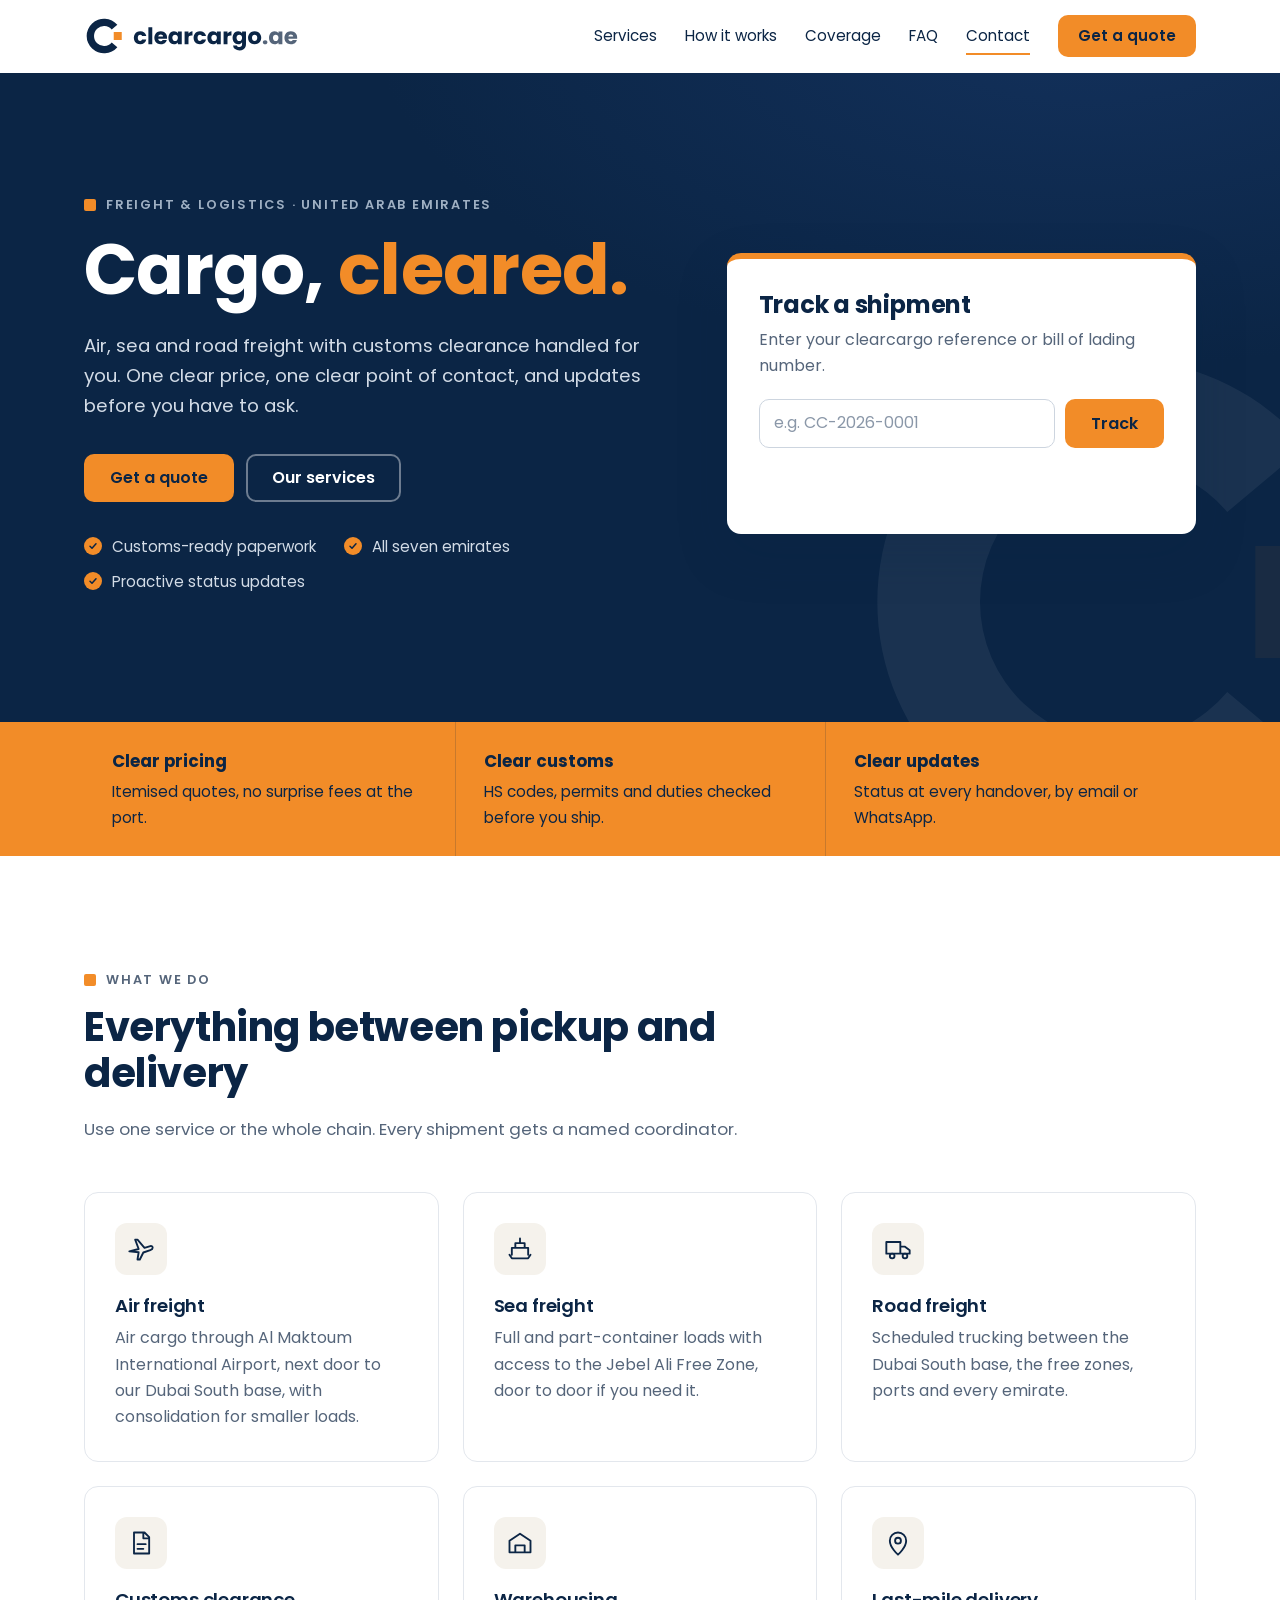
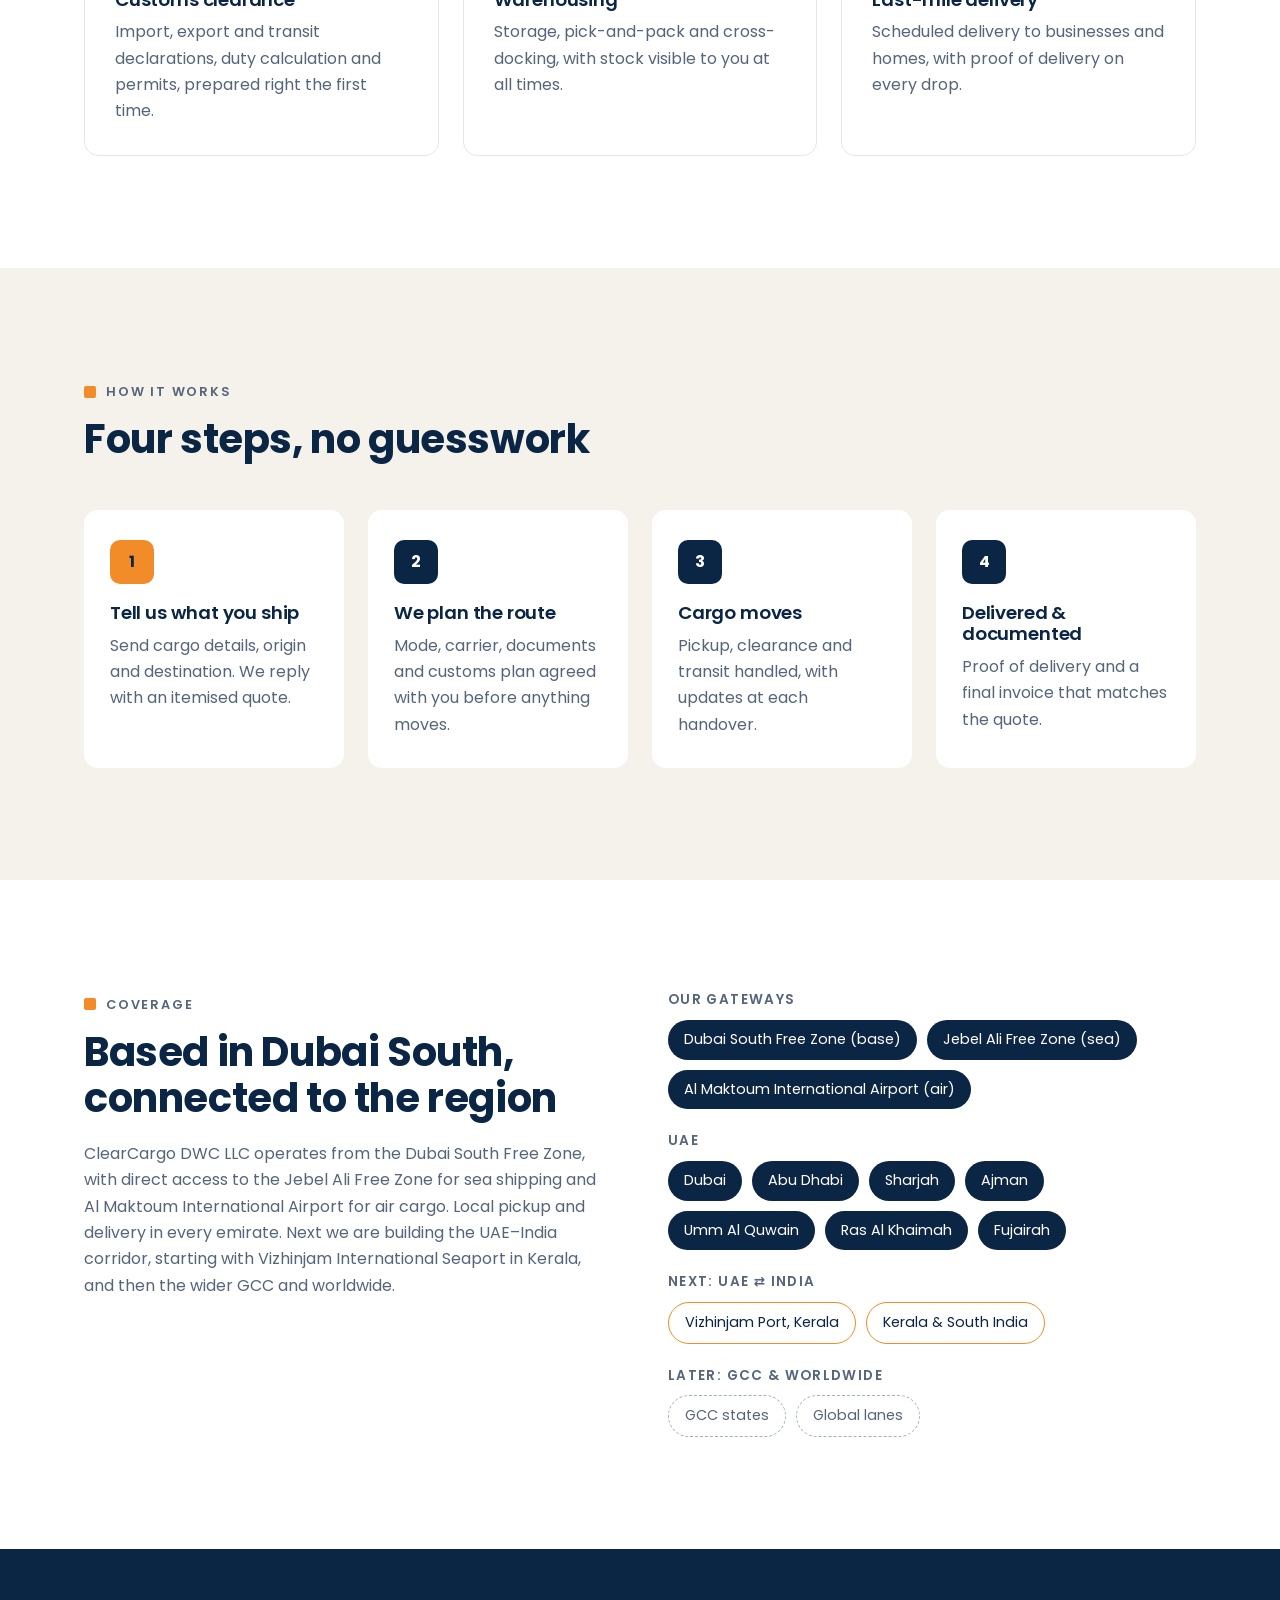
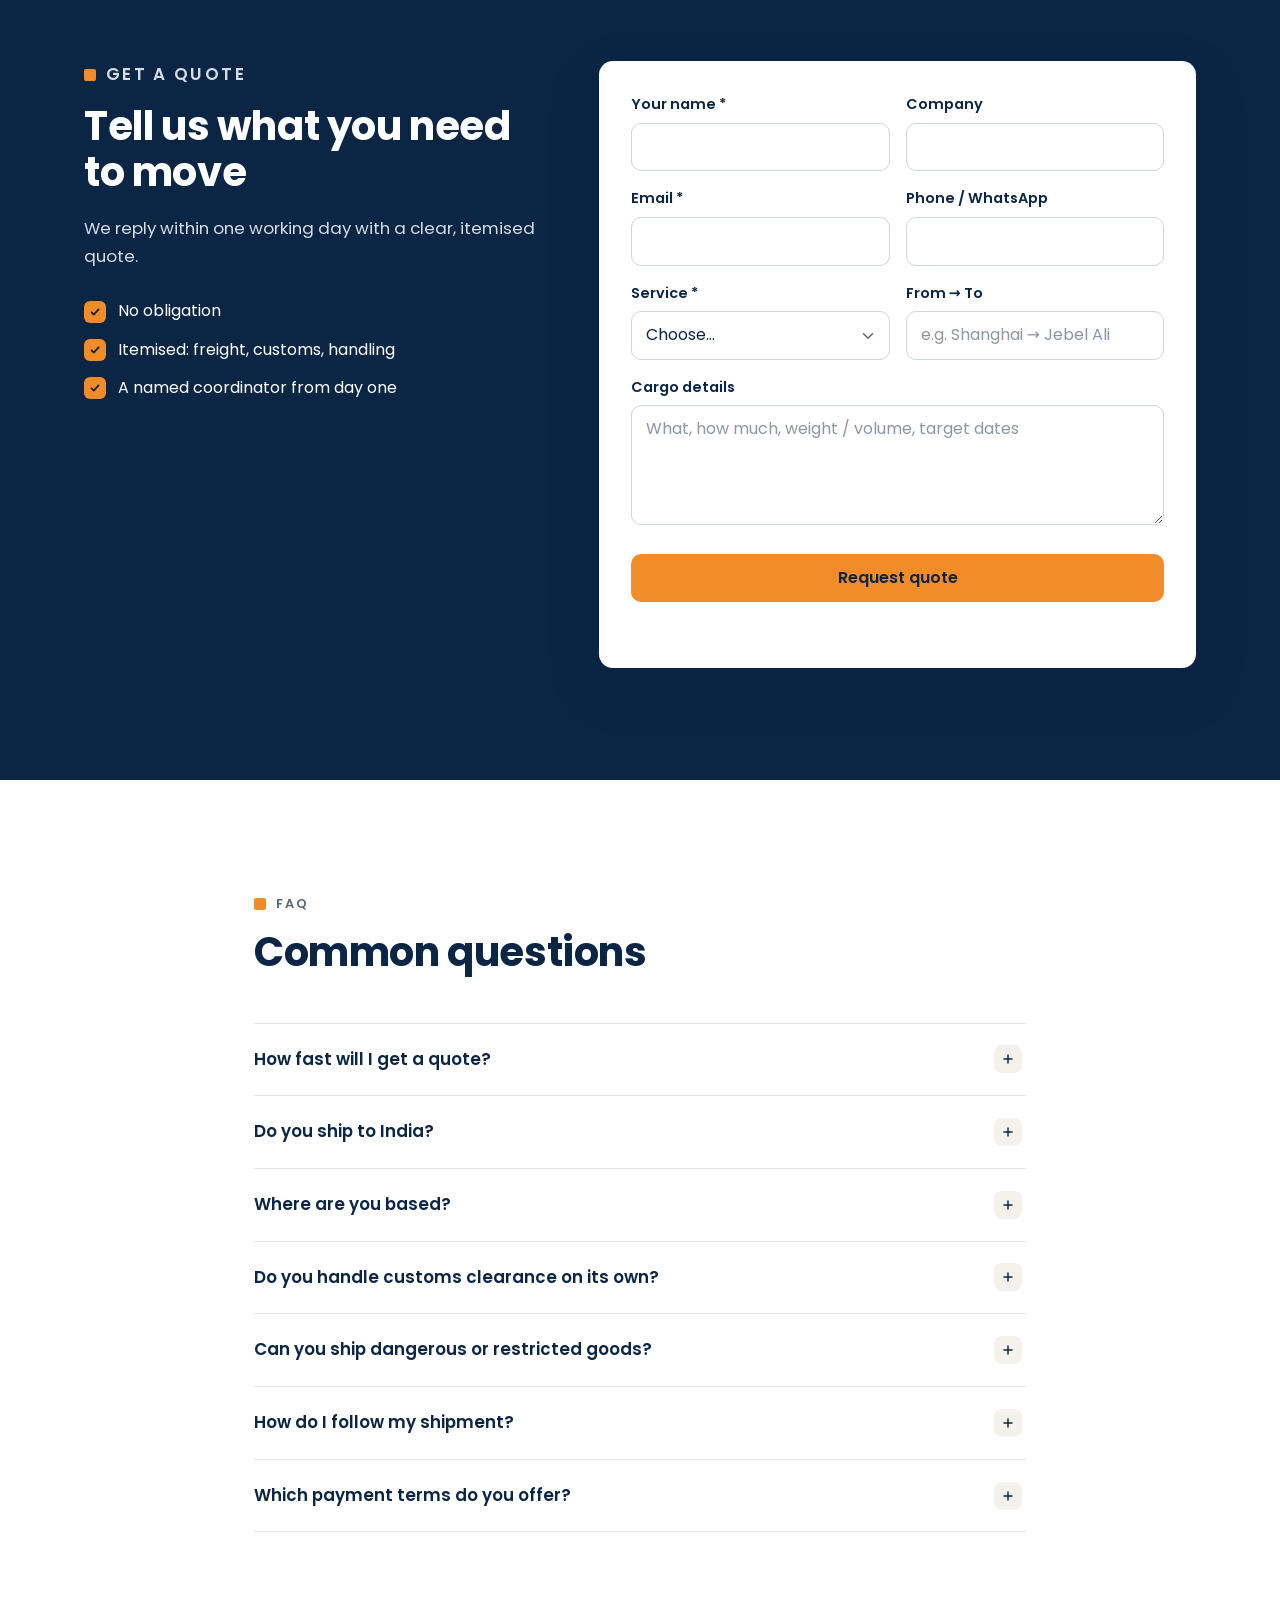
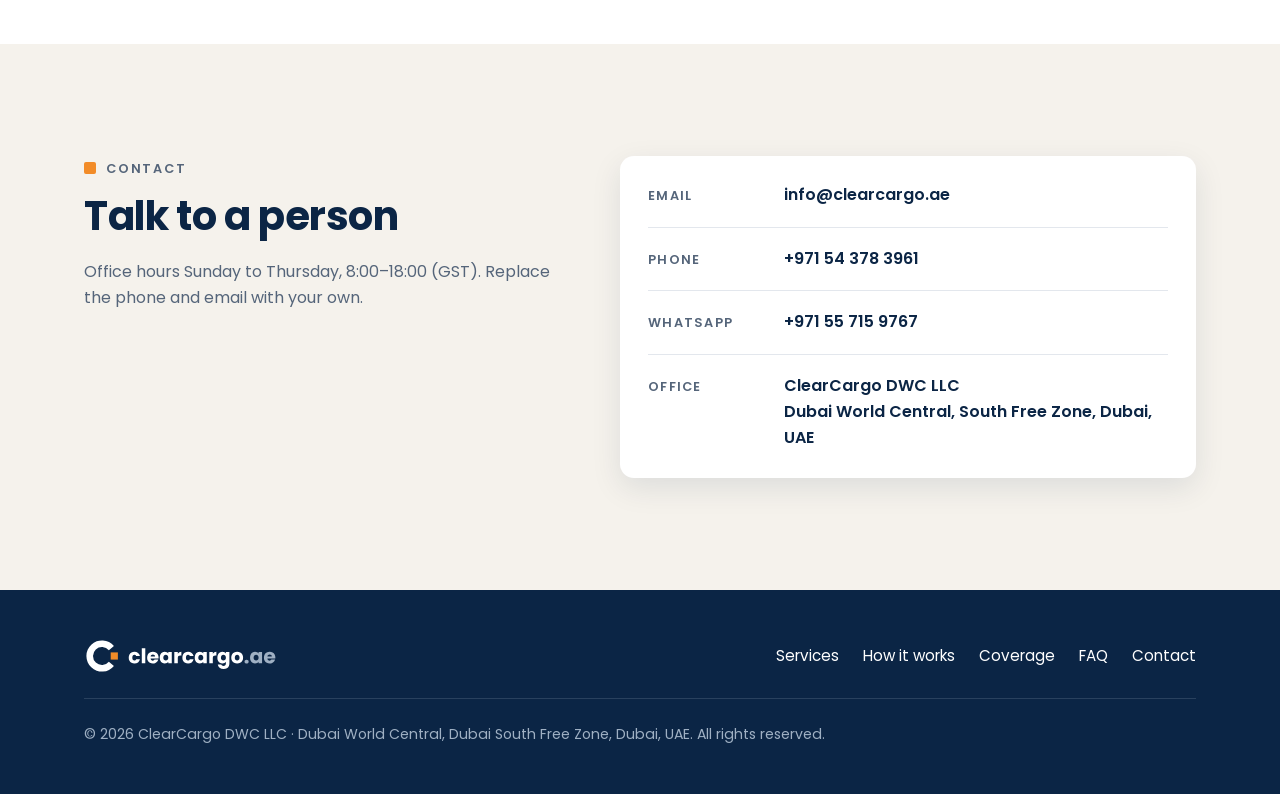
==== commit a38aab23: "Update index.html" ====
--- a/index.html
+++ b/index.html
@@ -257,10 +257,10 @@
           <p>Office hours Sunday to Thursday, 8:00–18:00 (GST). Replace the phone and email with your own.</p>
         </div>
         <ul class="contact-list">
-          <li><span>Email</span><a data-contact="email" href="mailto:hello@clearcargo.ae">hello@clearcargo.ae</a></li>
-          <li><span>Phone</span><a data-contact="phone" href="tel:+97140000000">+971 4 000 0000</a></li>
-          <li><span>WhatsApp</span><a data-contact="whatsapp" href="https://wa.me/97150000000" rel="noopener">+971 50 000 0000</a></li>
-          <li><span>Office</span><b>ClearCargo DWC LLC<br>Dubai South Free Zone, Dubai, UAE</b></li>
+          <li><span>Email</span><a data-contact="email" href="mailto:info@clearcargo.ae">info@clearcargo.ae</a></li>
+          <li><span>Phone</span><a data-contact="phone" href="tel:+971543783961">+971 54 378 3961</a></li>
+          <li><span>WhatsApp</span><a data-contact="whatsapp" href="https://wa.me/971557159767" rel="noopener">+971 55 715 9767</a></li>
+          <li><span>Office</span><b>ClearCargo DWC LLC<br>Dubai World Central, South Free Zone, Dubai, UAE</b></li>
         </ul>
       </div>
     </section>
@@ -272,7 +272,7 @@
       <nav aria-label="Footer">
         <a href="#services">Services</a><a href="#how">How it works</a><a href="#coverage">Coverage</a><a href="#faq">FAQ</a><a href="#contact">Contact</a>
       </nav>
-      <p>© <span id="year">2026</span> ClearCargo DWC LLC · Dubai South Free Zone, Dubai, UAE. All rights reserved.</p>
+      <p>© <span id="year">2026</span> ClearCargo DWC LLC · Dubai World Central, Dubai South Free Zone, Dubai, UAE. All rights reserved.</p>
     </div>
   </footer>
 
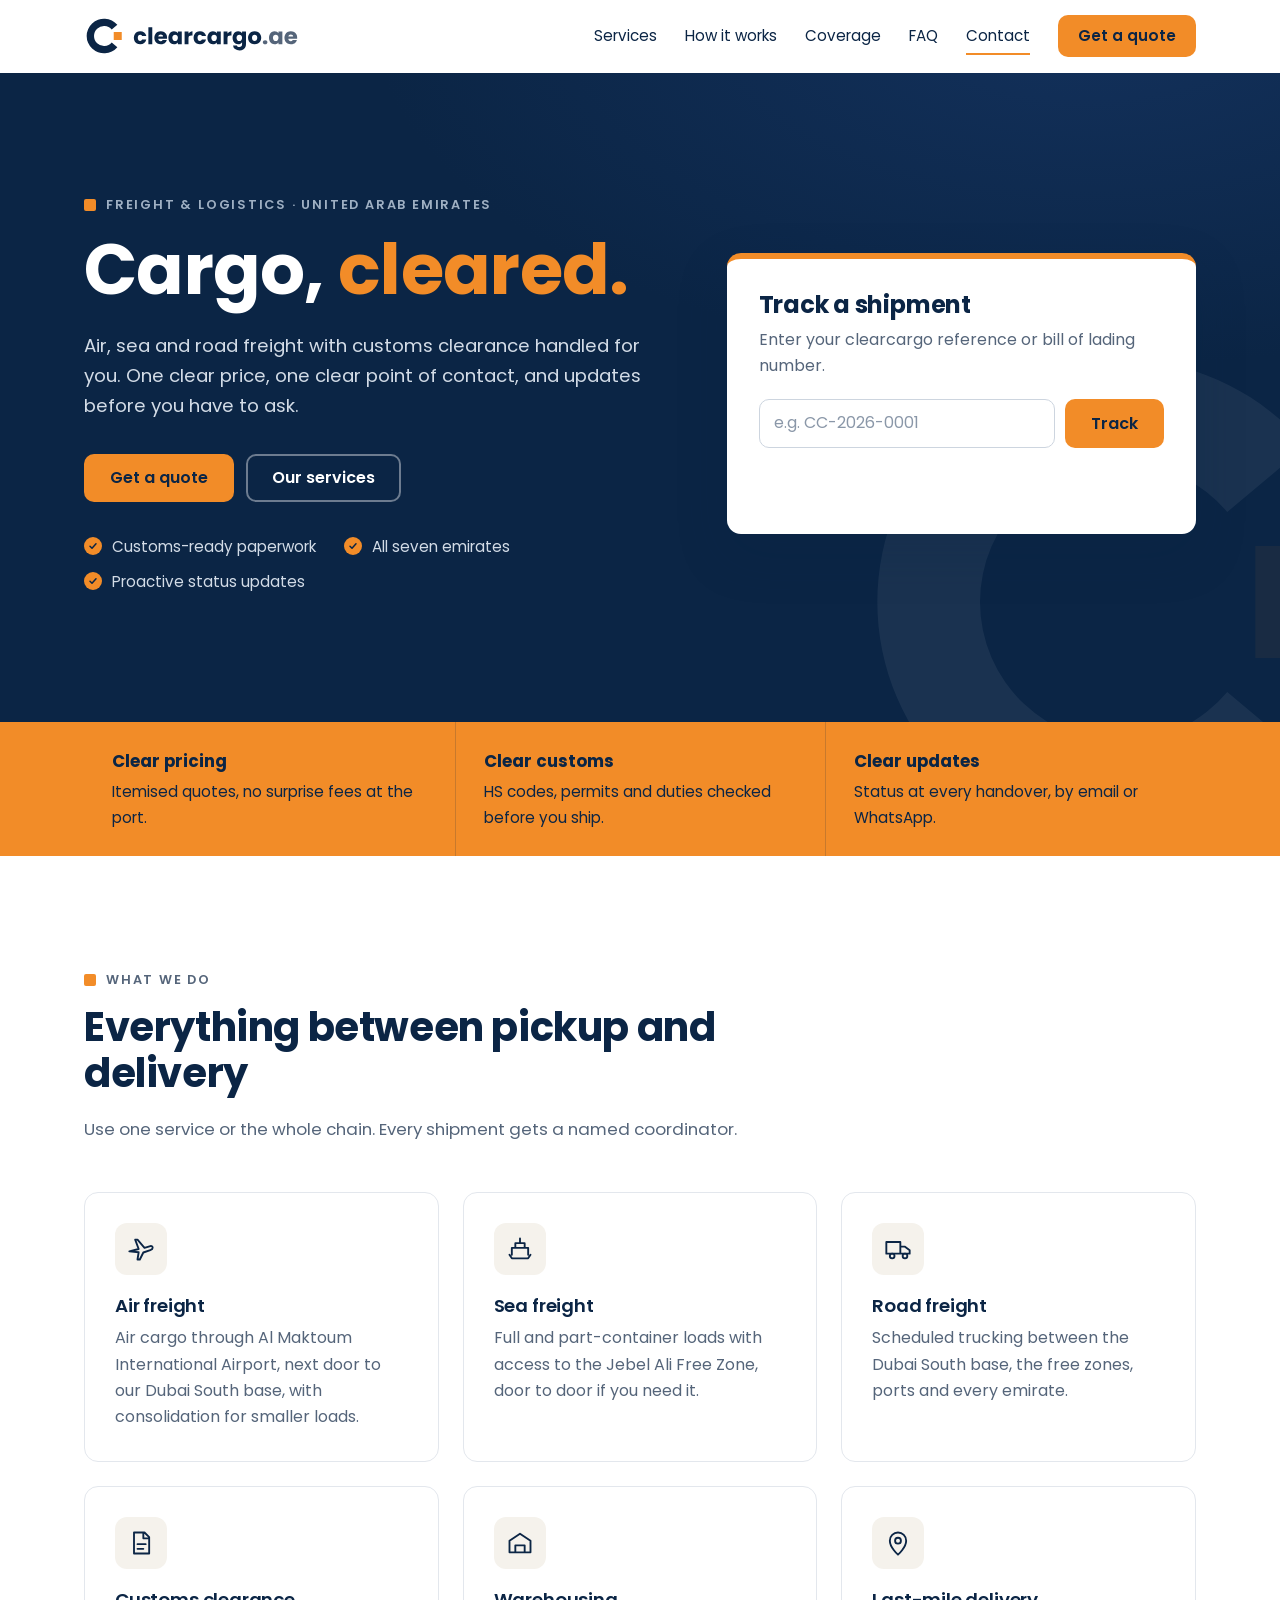
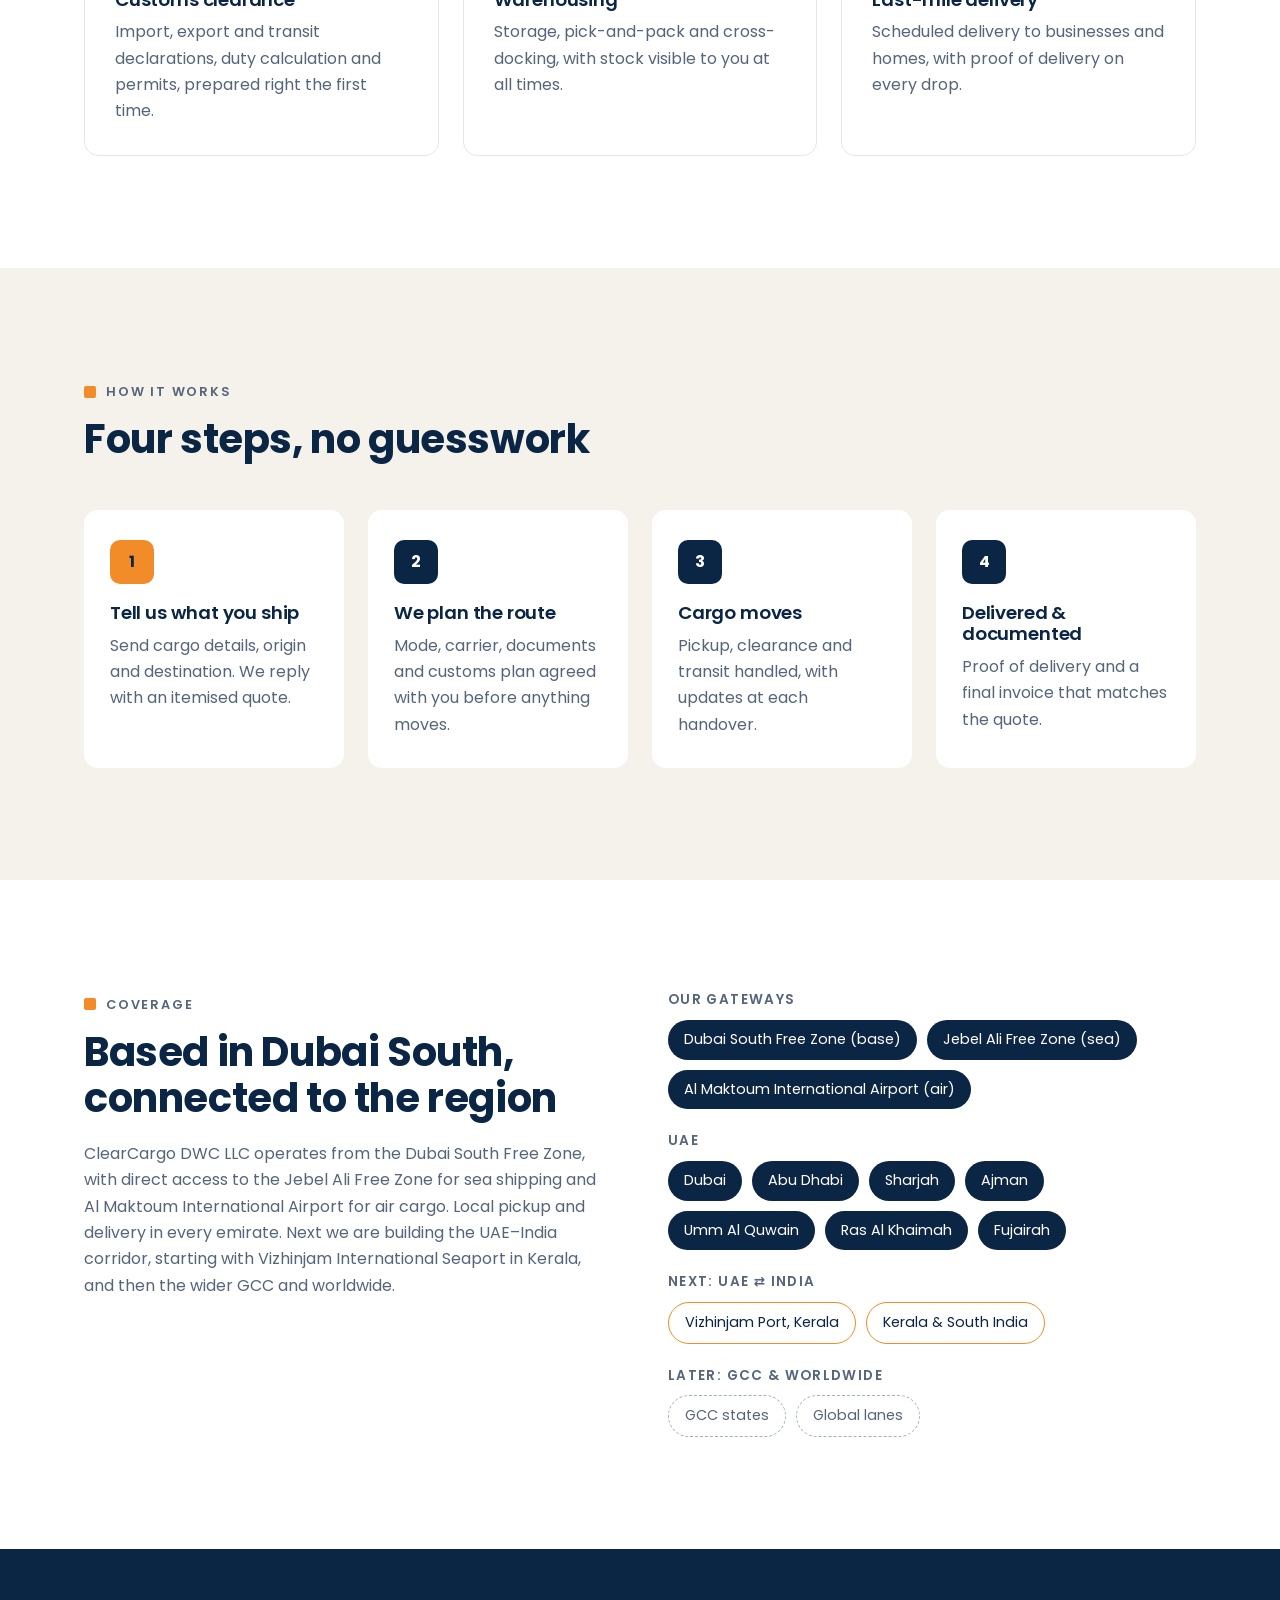
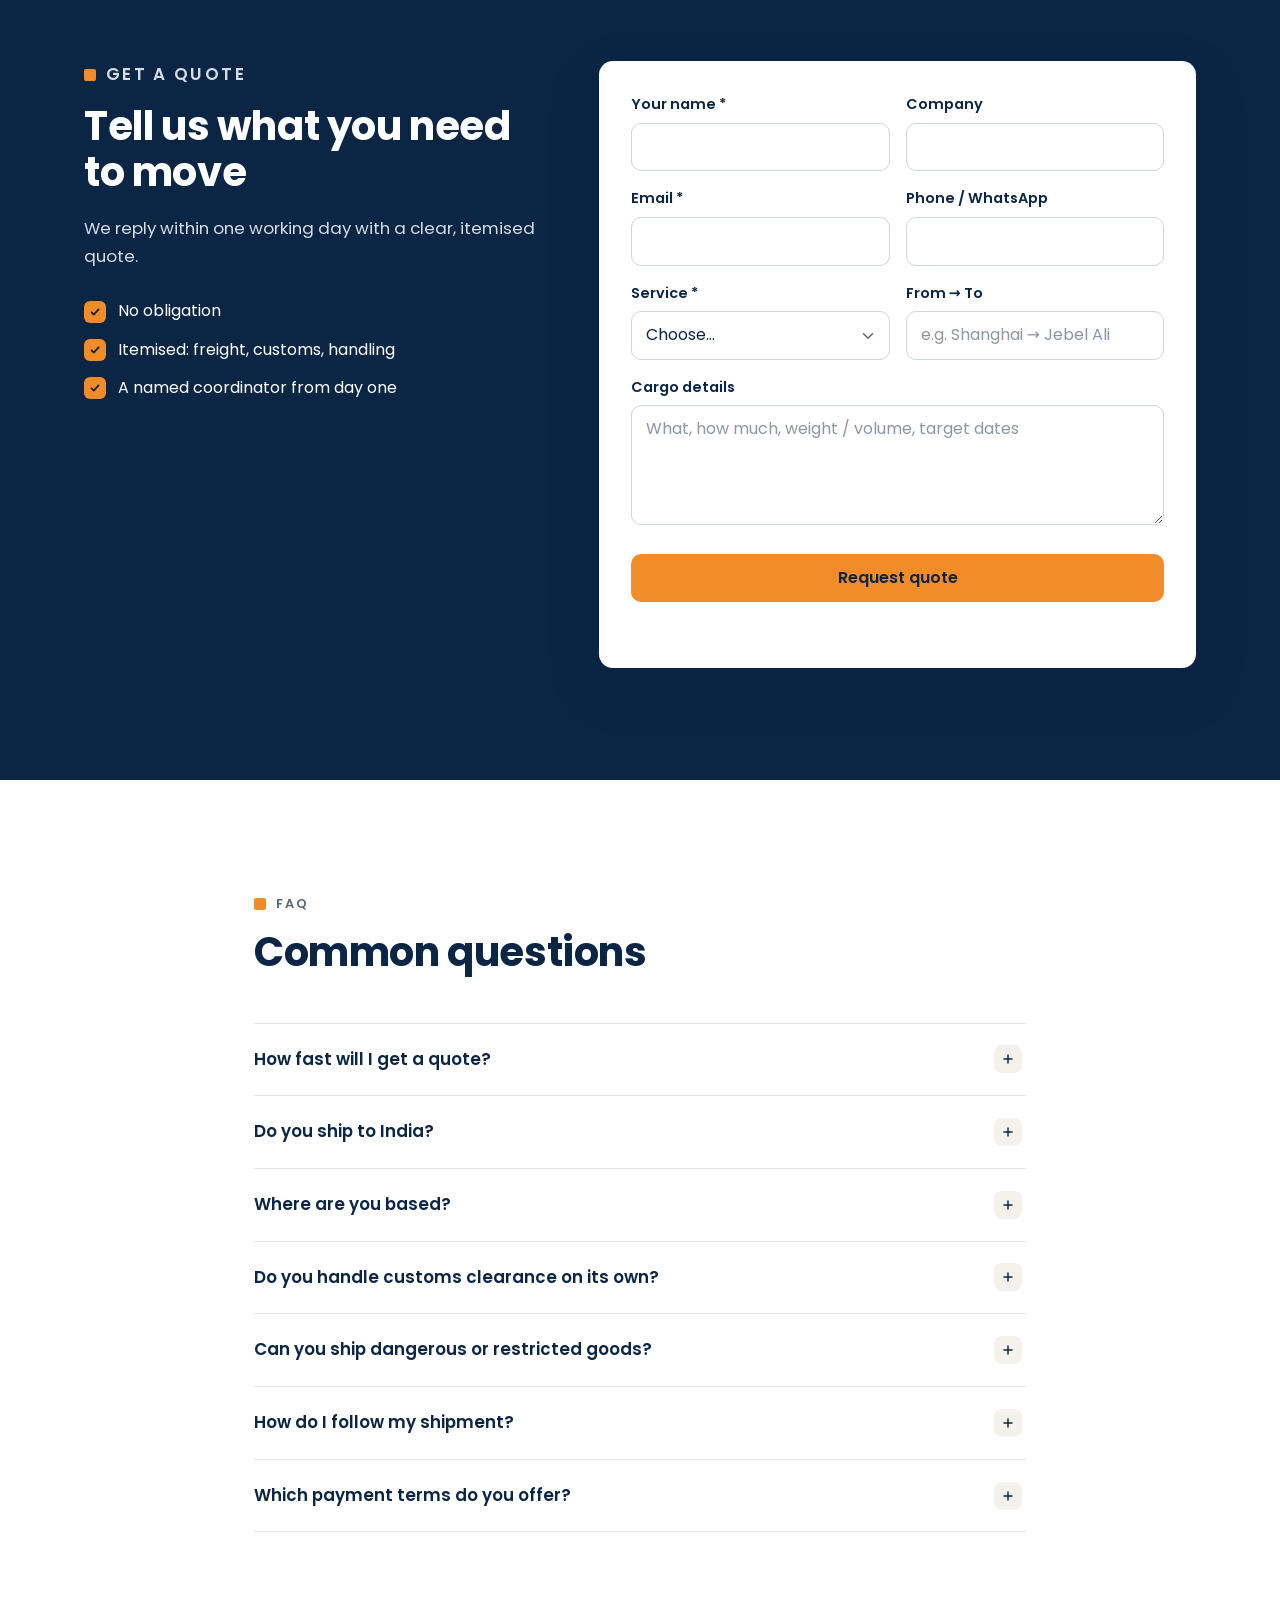
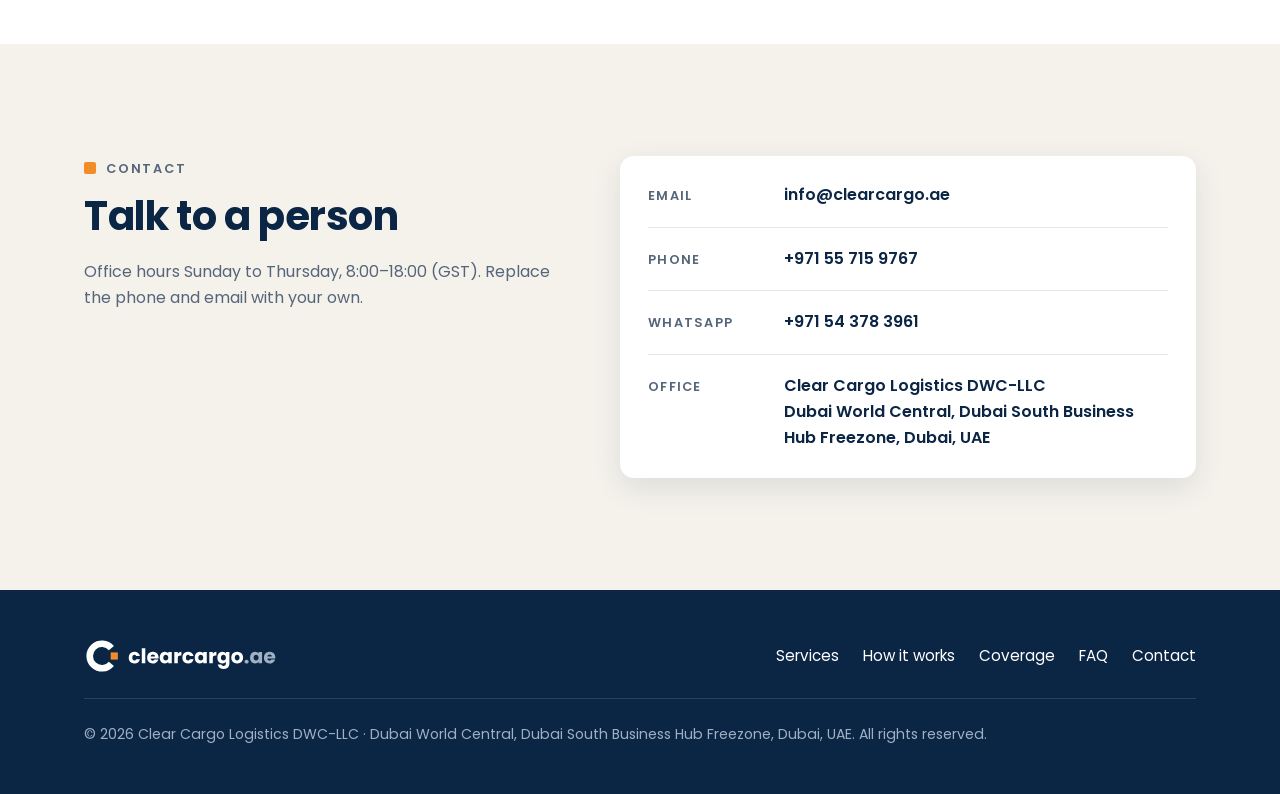
==== commit d9bd514d: "Update index.html" ====
--- a/index.html
+++ b/index.html
@@ -258,9 +258,9 @@
         </div>
         <ul class="contact-list">
           <li><span>Email</span><a data-contact="email" href="mailto:info@clearcargo.ae">info@clearcargo.ae</a></li>
-          <li><span>Phone</span><a data-contact="phone" href="tel:+971543783961">+971 54 378 3961</a></li>
-          <li><span>WhatsApp</span><a data-contact="whatsapp" href="https://wa.me/971557159767" rel="noopener">+971 55 715 9767</a></li>
-          <li><span>Office</span><b>ClearCargo DWC LLC<br>Dubai World Central, South Free Zone, Dubai, UAE</b></li>
+          <li><span>Phone</span><a data-contact="phone" href="tel:+971557159767">+971 55 715 9767</a></li>
+          <li><span>WhatsApp</span><a data-contact="whatsapp" href="https://wa.me/971543783961" rel="noopener">+971 54 378 3961</a></li>
+          <li><span>Office</span><b>Clear Cargo Logistics DWC-LLC<br>Dubai World Central, Dubai South Business Hub Freezone, Dubai, UAE</b></li>
         </ul>
       </div>
     </section>
@@ -272,7 +272,7 @@
       <nav aria-label="Footer">
         <a href="#services">Services</a><a href="#how">How it works</a><a href="#coverage">Coverage</a><a href="#faq">FAQ</a><a href="#contact">Contact</a>
       </nav>
-      <p>© <span id="year">2026</span> ClearCargo DWC LLC · Dubai World Central, Dubai South Free Zone, Dubai, UAE. All rights reserved.</p>
+      <p>© <span id="year">2026</span> Clear Cargo Logistics DWC-LLC · Dubai World Central, Dubai South Business Hub Freezone, Dubai, UAE. All rights reserved.</p>
     </div>
   </footer>
 
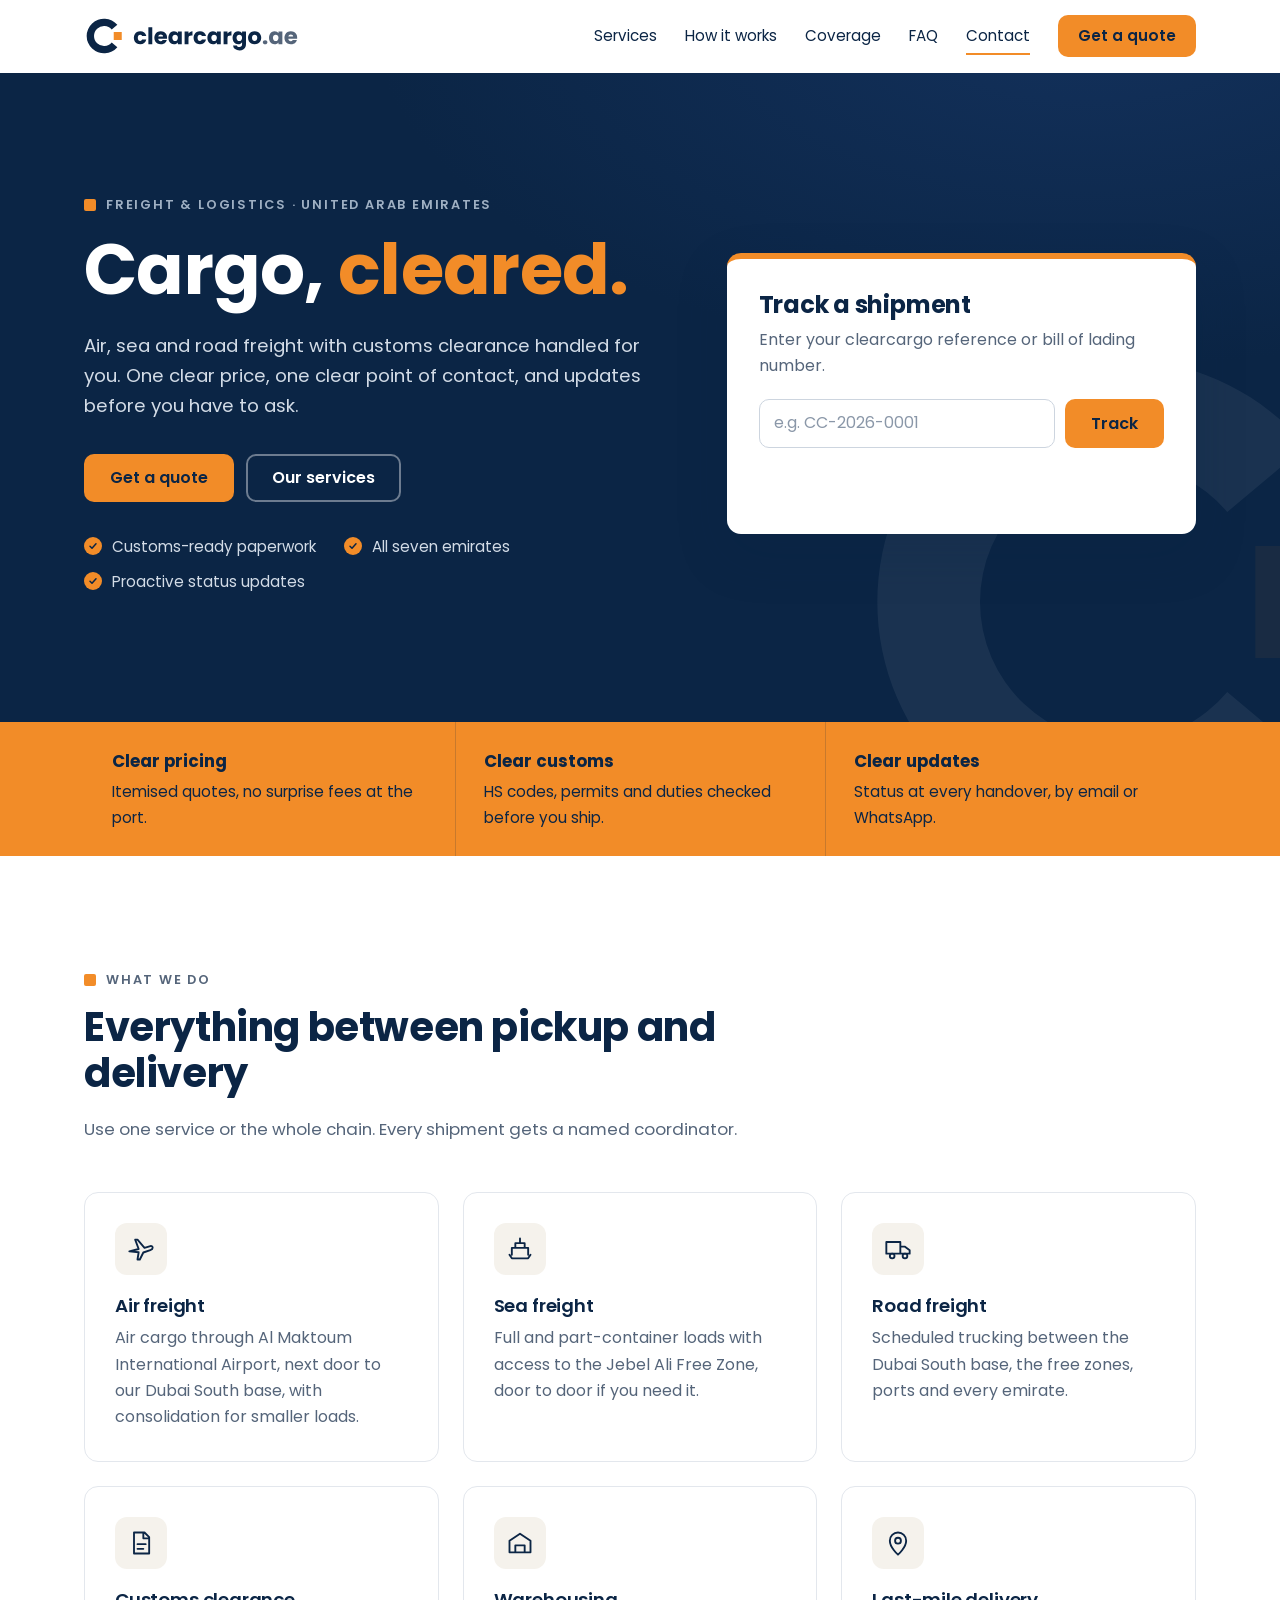
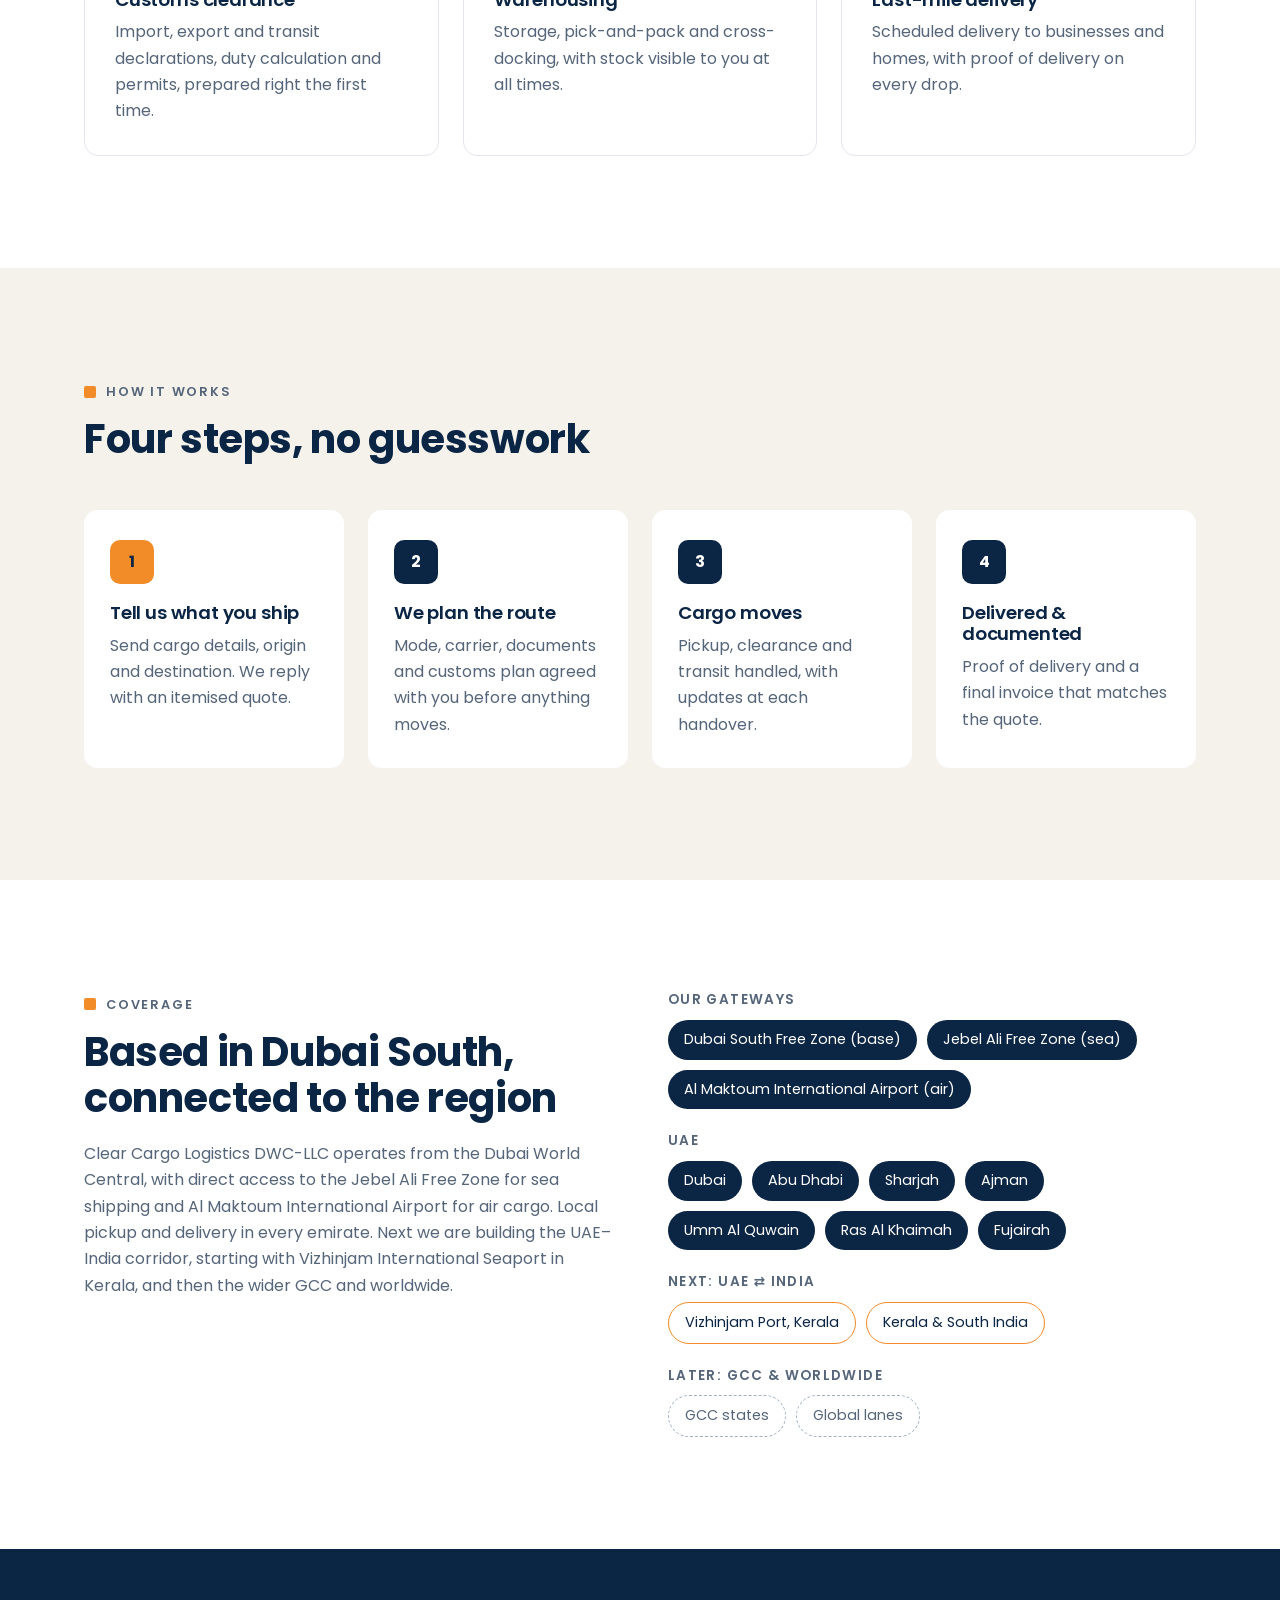
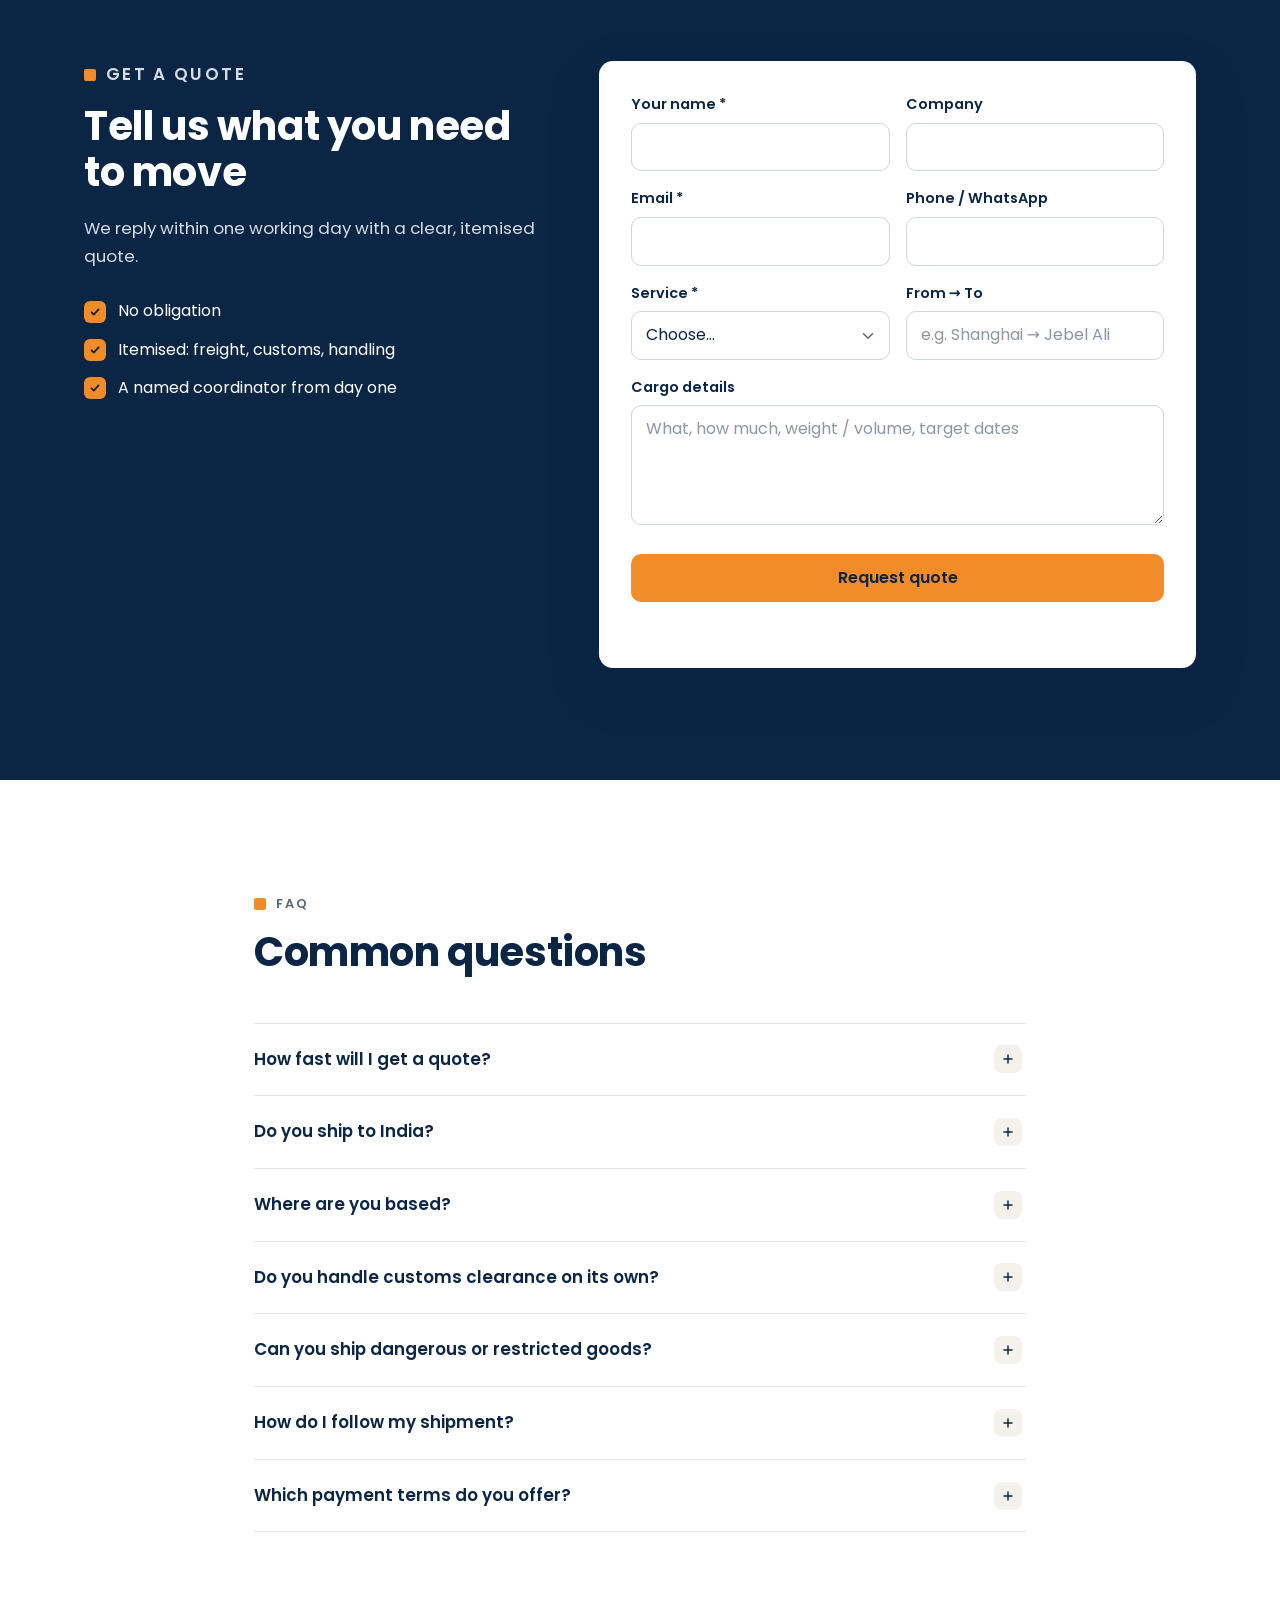
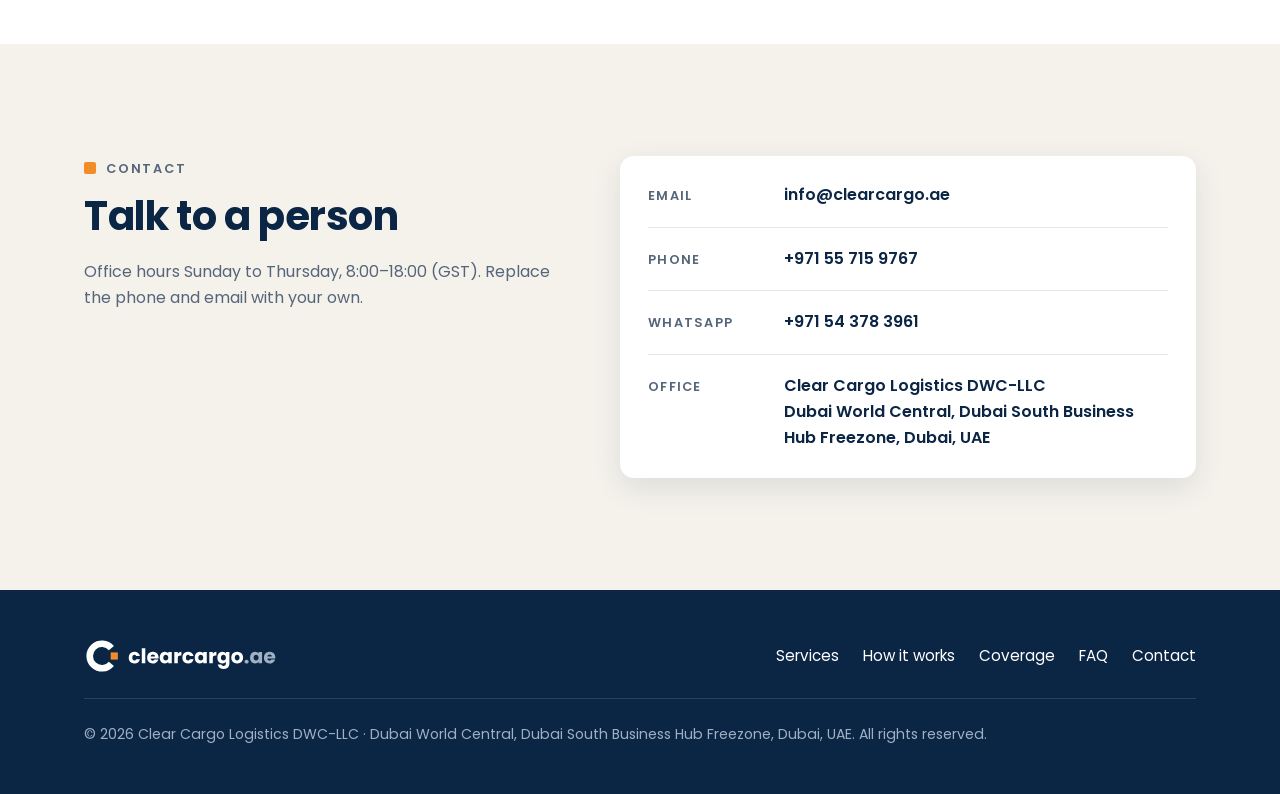
==== commit 18449ca0: "Update index.html" ====
--- a/index.html
+++ b/index.html
@@ -4,7 +4,7 @@
   <meta charset="utf-8">
   <meta name="viewport" content="width=device-width, initial-scale=1">
   <title>clearcargo.ae – Freight &amp; logistics in the UAE</title>
-  <meta name="description" content="ClearCargo DWC LLC, Dubai South Free Zone: logistics with access to Jebel Ali Free Zone and Al Maktoum International Airport: air, sea and road freight, customs clearance, warehousing and last-mile delivery. Cargo, cleared.">
+  <meta name="description" content="Clear Cargo Logistics DWC-LLC, Dubai World Central: logistics with access to Jebel Ali Free Zone and Al Maktoum International Airport: air, sea and road freight, customs clearance, warehousing and last-mile delivery. Cargo, cleared.">
   <meta name="theme-color" content="#0B2545">
   <link rel="canonical" href="https://clearcargo.ae/">
 
@@ -166,7 +166,7 @@
         <div>
           <p class="eyebrow dark">Coverage</p>
           <h2>Based in Dubai South, connected to the region</h2>
-          <p>ClearCargo DWC LLC operates from the Dubai South Free Zone, with direct access to the Jebel Ali Free Zone for sea shipping and Al Maktoum International Airport for air cargo. Local pickup and delivery in every emirate. Next we are building the UAE–India corridor, starting with Vizhinjam International Seaport in Kerala, and then the wider GCC and worldwide.</p>
+          <p>Clear Cargo Logistics DWC-LLC operates from the Dubai World Central, with direct access to the Jebel Ali Free Zone for sea shipping and Al Maktoum International Airport for air cargo. Local pickup and delivery in every emirate. Next we are building the UAE–India corridor, starting with Vizhinjam International Seaport in Kerala, and then the wider GCC and worldwide.</p>
         </div>
         <div class="chips-wrap">
           <h3>Our gateways</h3>
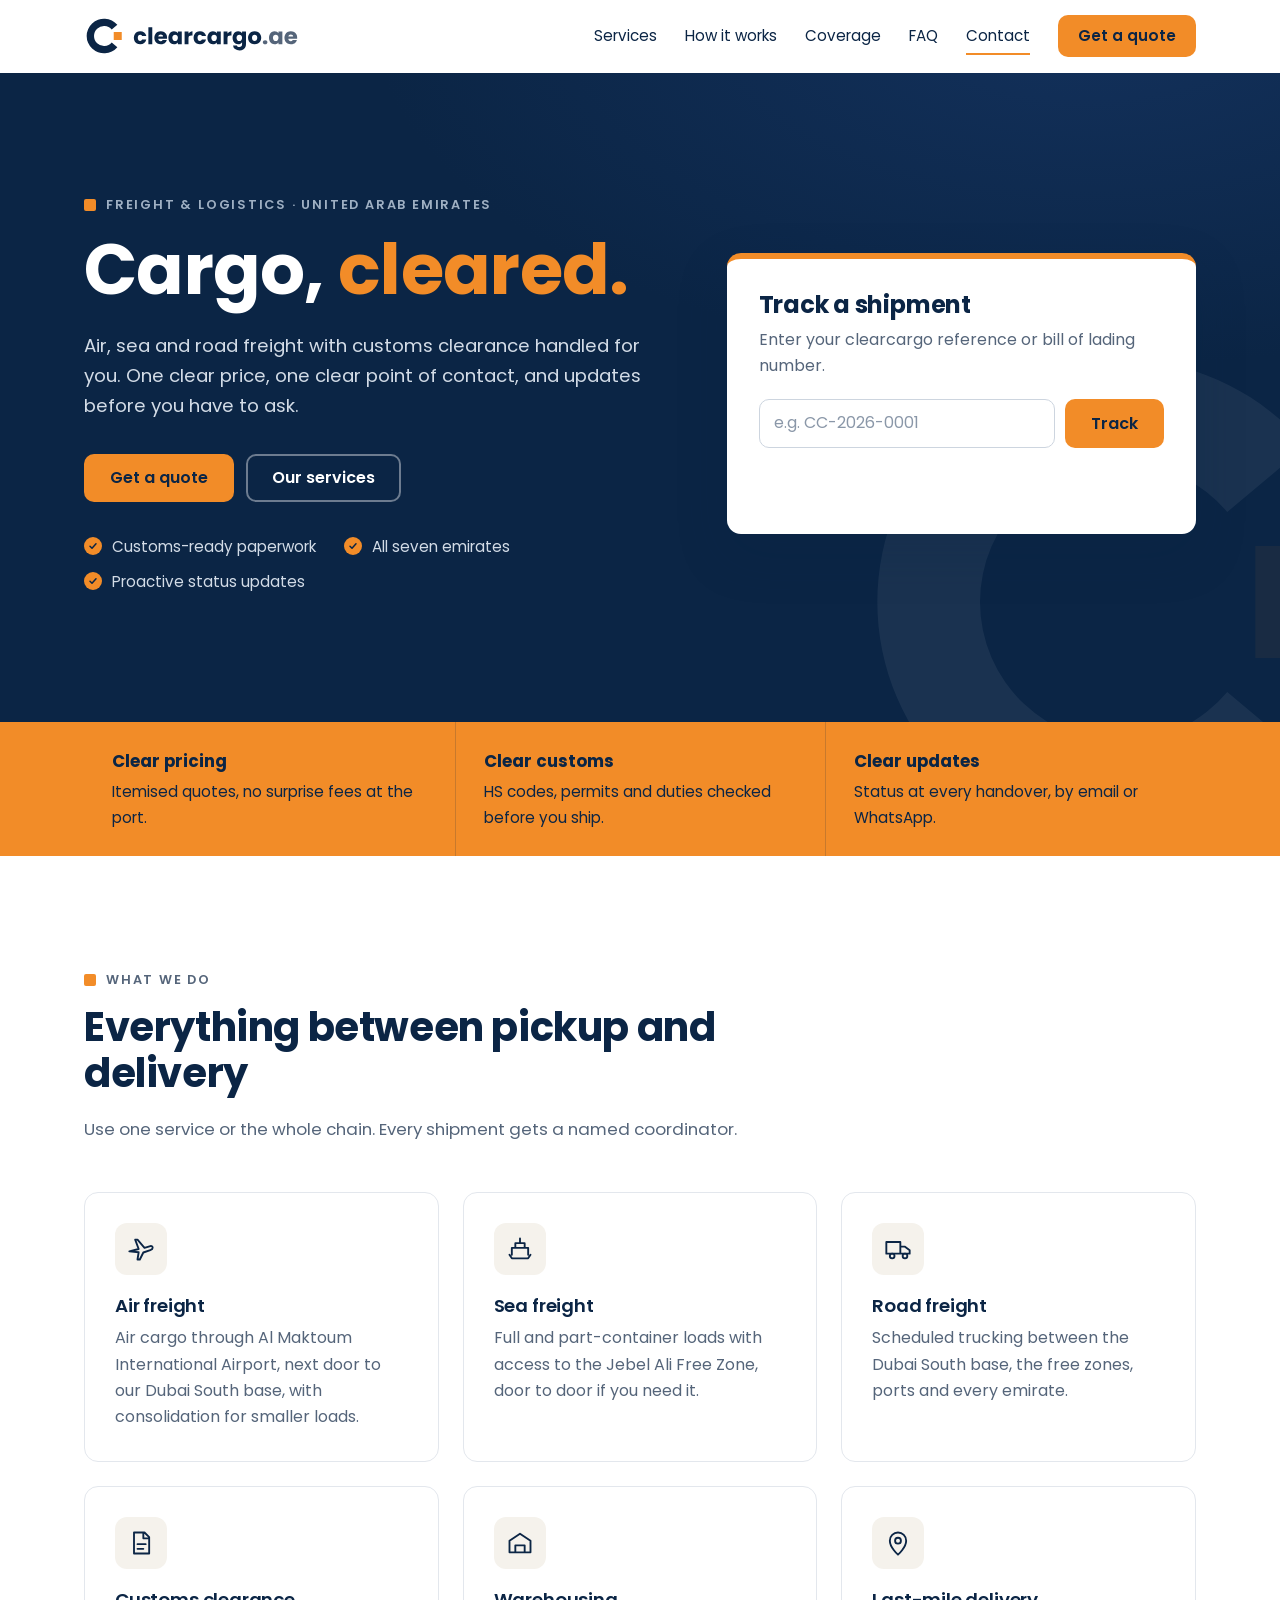
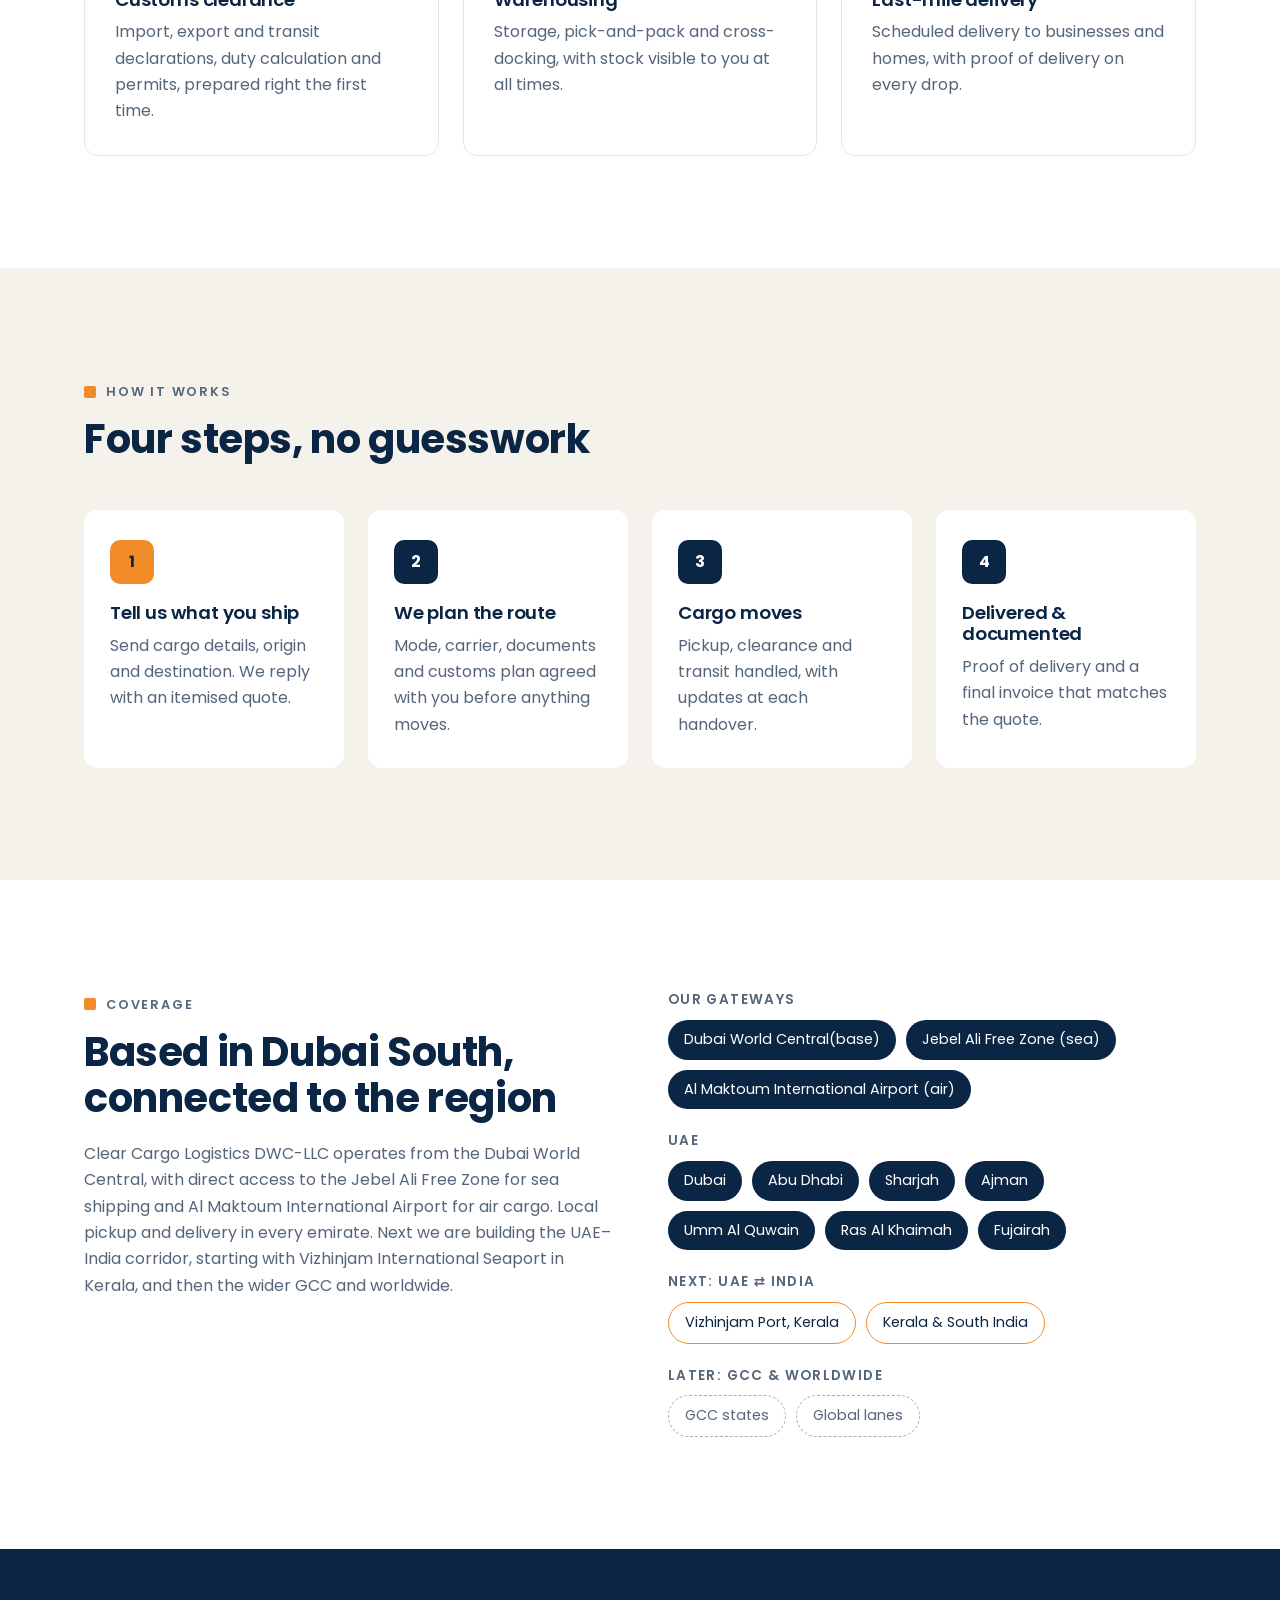
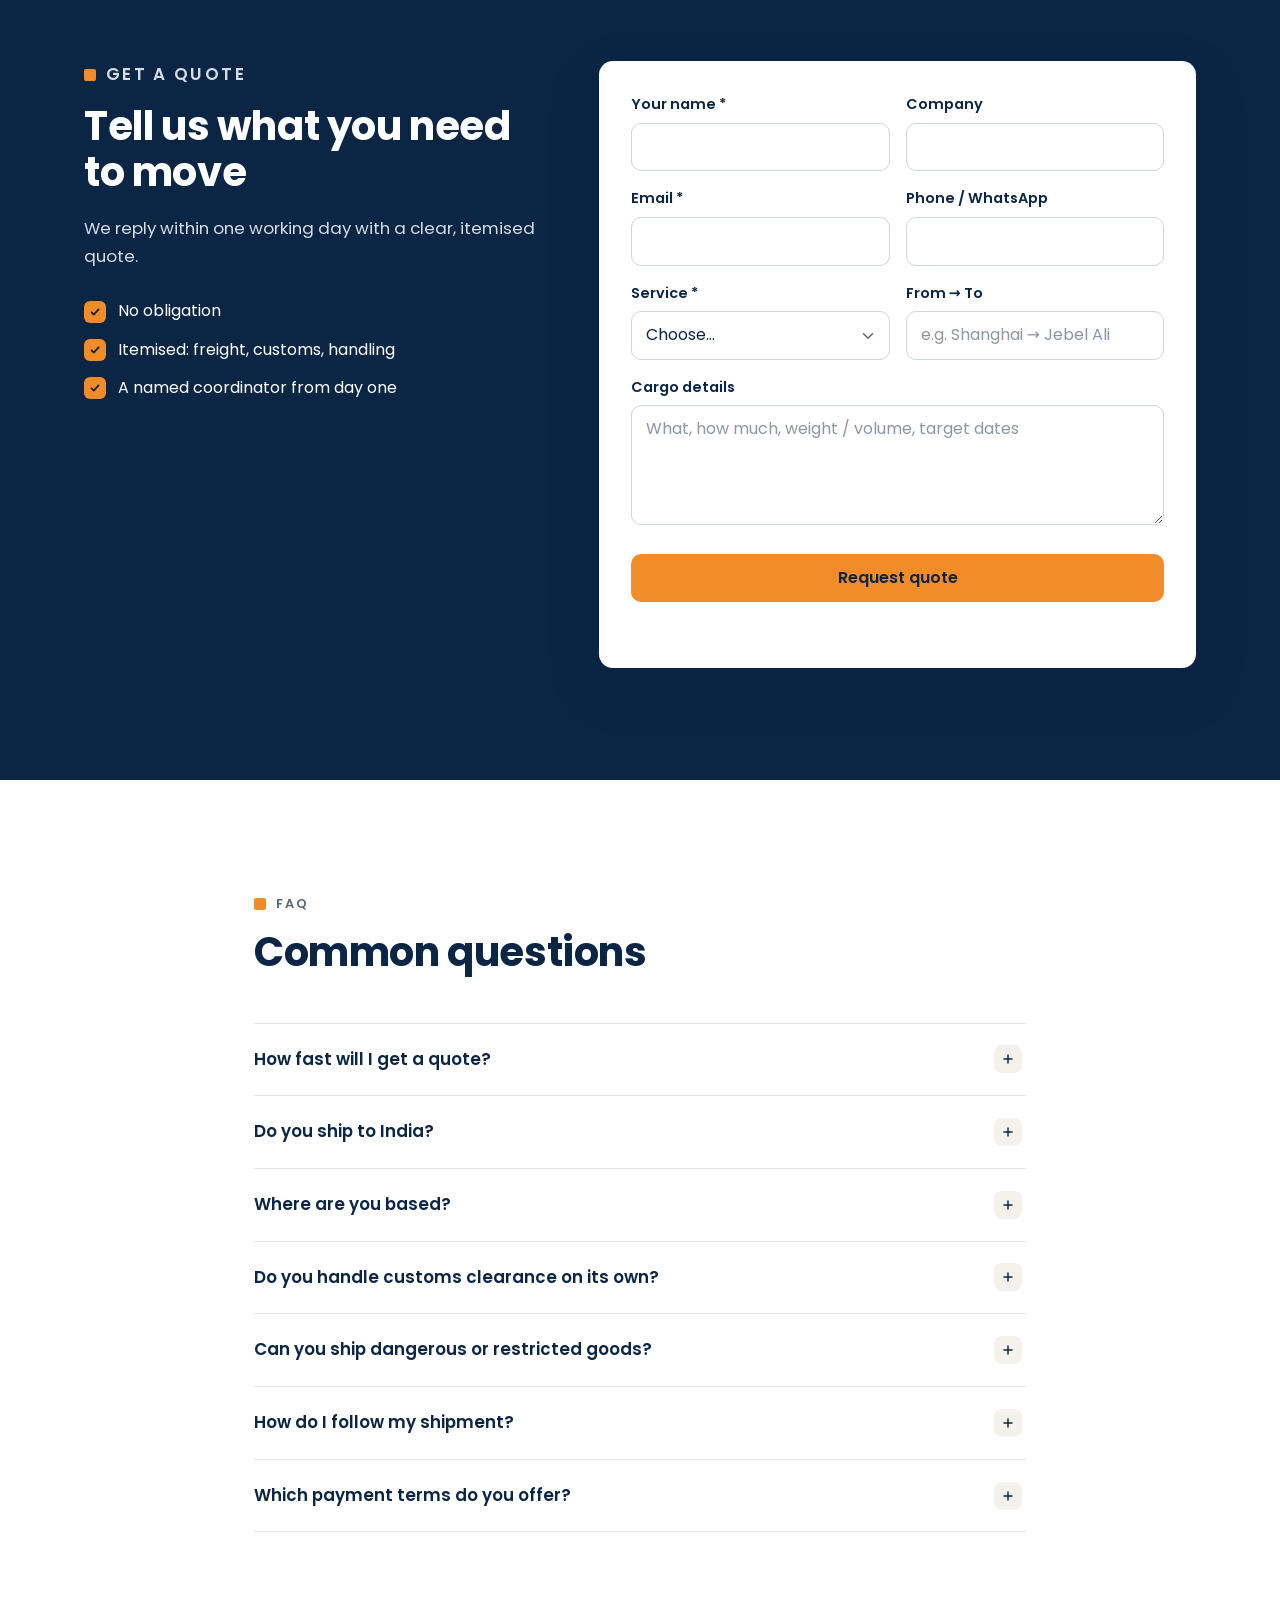
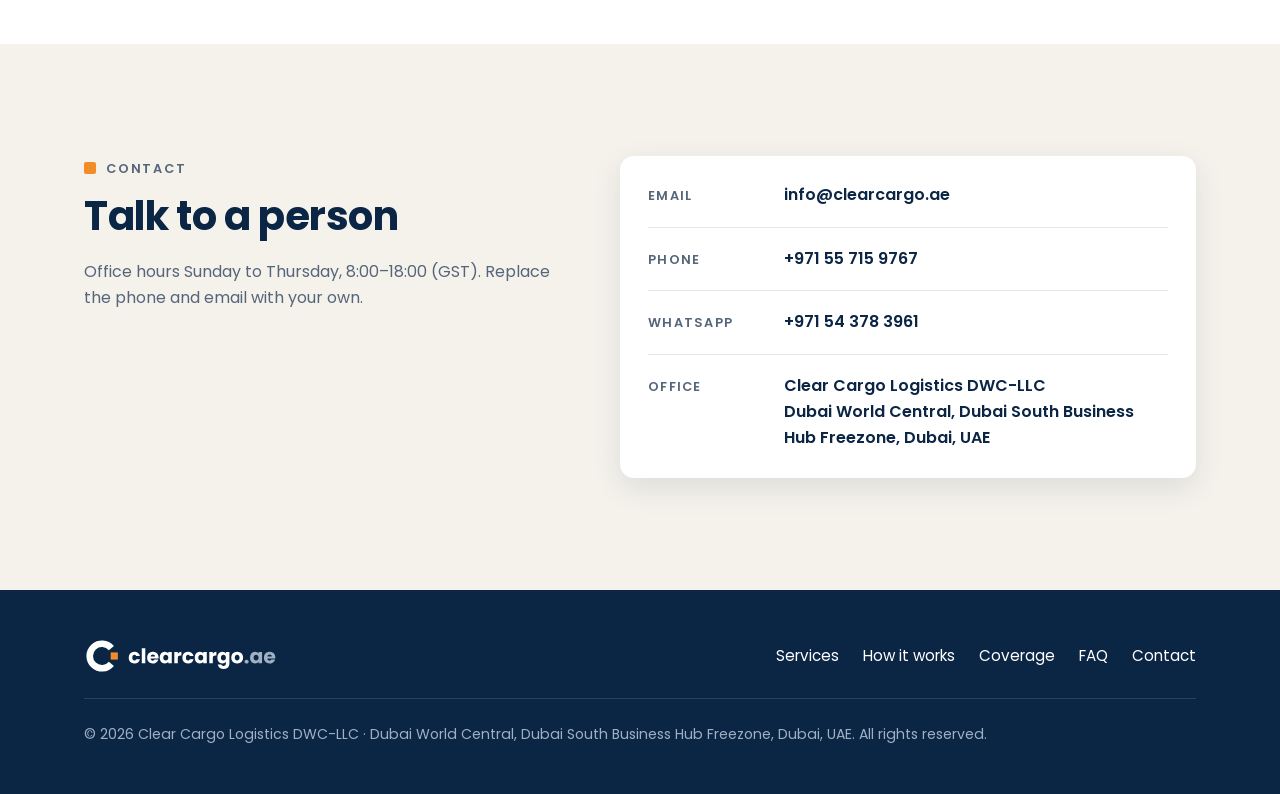
==== commit 6b5ee08e: "Update index.html" ====
--- a/index.html
+++ b/index.html
@@ -29,7 +29,7 @@
     "@context": "https://schema.org",
     "@type": "Organization",
     "name": "clearcargo.ae",
-    "legalName": "ClearCargo DWC LLC",
+    "legalName": "Clear Cargo Logistics DWC-LLC",
     "url": "https://clearcargo.ae/",
     "logo": "https://clearcargo.ae/assets/img/icon-512.png",
     "address": { "@type": "PostalAddress", "streetAddress": "Dubai South Free Zone", "addressLocality": "Dubai", "addressCountry": "AE" },
@@ -171,7 +171,7 @@
         <div class="chips-wrap">
           <h3>Our gateways</h3>
           <ul class="chips">
-            <li>Dubai South Free Zone (base)</li><li>Jebel Ali Free Zone (sea)</li><li>Al Maktoum International Airport (air)</li>
+            <li>Dubai World Central(base)</li><li>Jebel Ali Free Zone (sea)</li><li>Al Maktoum International Airport (air)</li>
           </ul>
           <h3>UAE</h3>
           <ul class="chips">
@@ -240,7 +240,7 @@
         </div>
         <details><summary>How fast will I get a quote?</summary><p>Usually within one working day. Urgent air shipments: mark it in the form or message us on WhatsApp.</p></details>
         <details><summary>Do you ship to India?</summary><p>The UAE–India corridor, starting with Vizhinjam International Seaport in Kerala, is our first planned expansion. Send us your shipment details and we will tell you what is available now.</p></details>
-        <details><summary>Where are you based?</summary><p>ClearCargo DWC LLC is in the Dubai South Free Zone, with access to the Jebel Ali Free Zone for sea shipping and Al Maktoum International Airport for air cargo.</p></details>
+        <details><summary>Where are you based?</summary><p>Clear Cargo Logistics DWC-LLC operates from the Dubai World Central, with access to the Jebel Ali Free Zone for sea shipping and Al Maktoum International Airport for air cargo.</p></details>
         <details><summary>Do you handle customs clearance on its own?</summary><p>Yes. You can use clearance without our freight service. Send us the commercial invoice, packing list and bill of lading or airway bill.</p></details>
         <details><summary>Can you ship dangerous or restricted goods?</summary><p>Some, with the right permits and packaging. Tell us what the cargo is when you request a quote and we will confirm what is possible.</p></details>
         <details><summary>How do I follow my shipment?</summary><p>Use the tracking box at the top of the page, or reply to any of our update emails and your coordinator will answer.</p></details>
